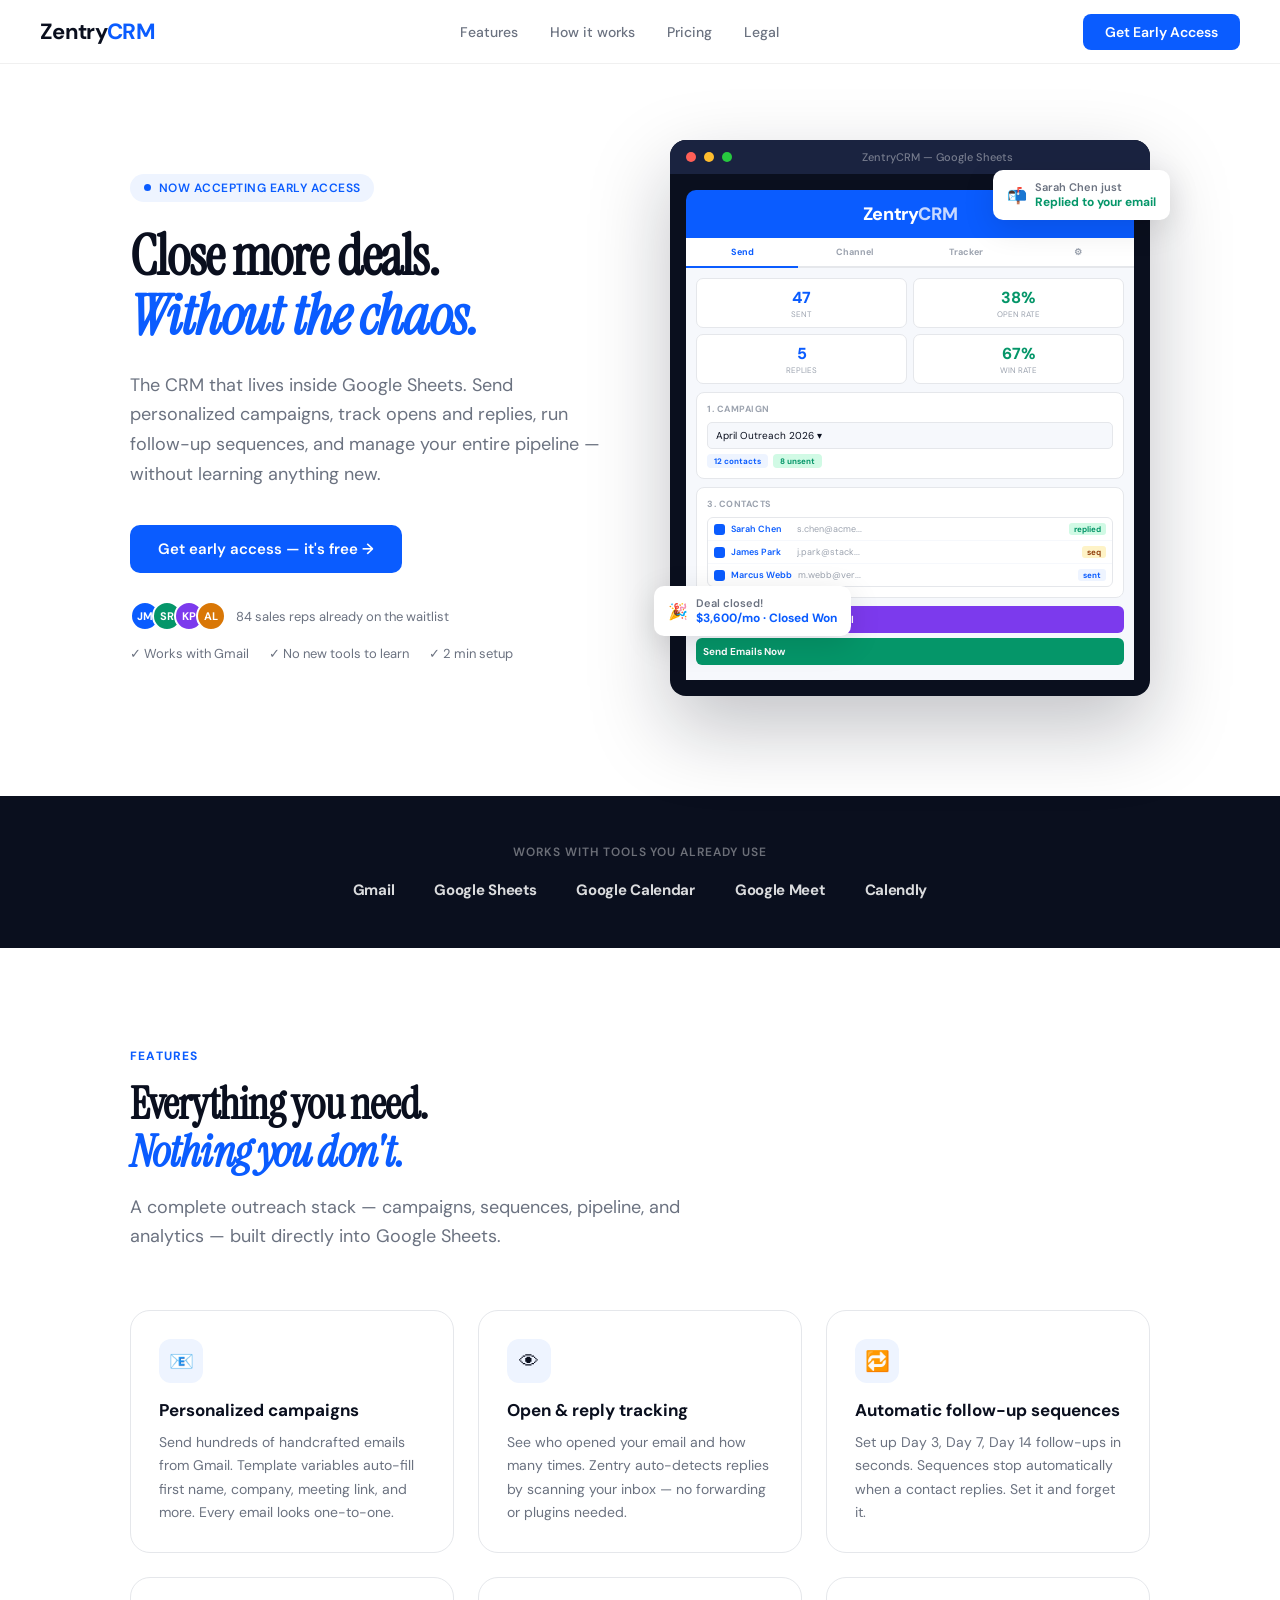
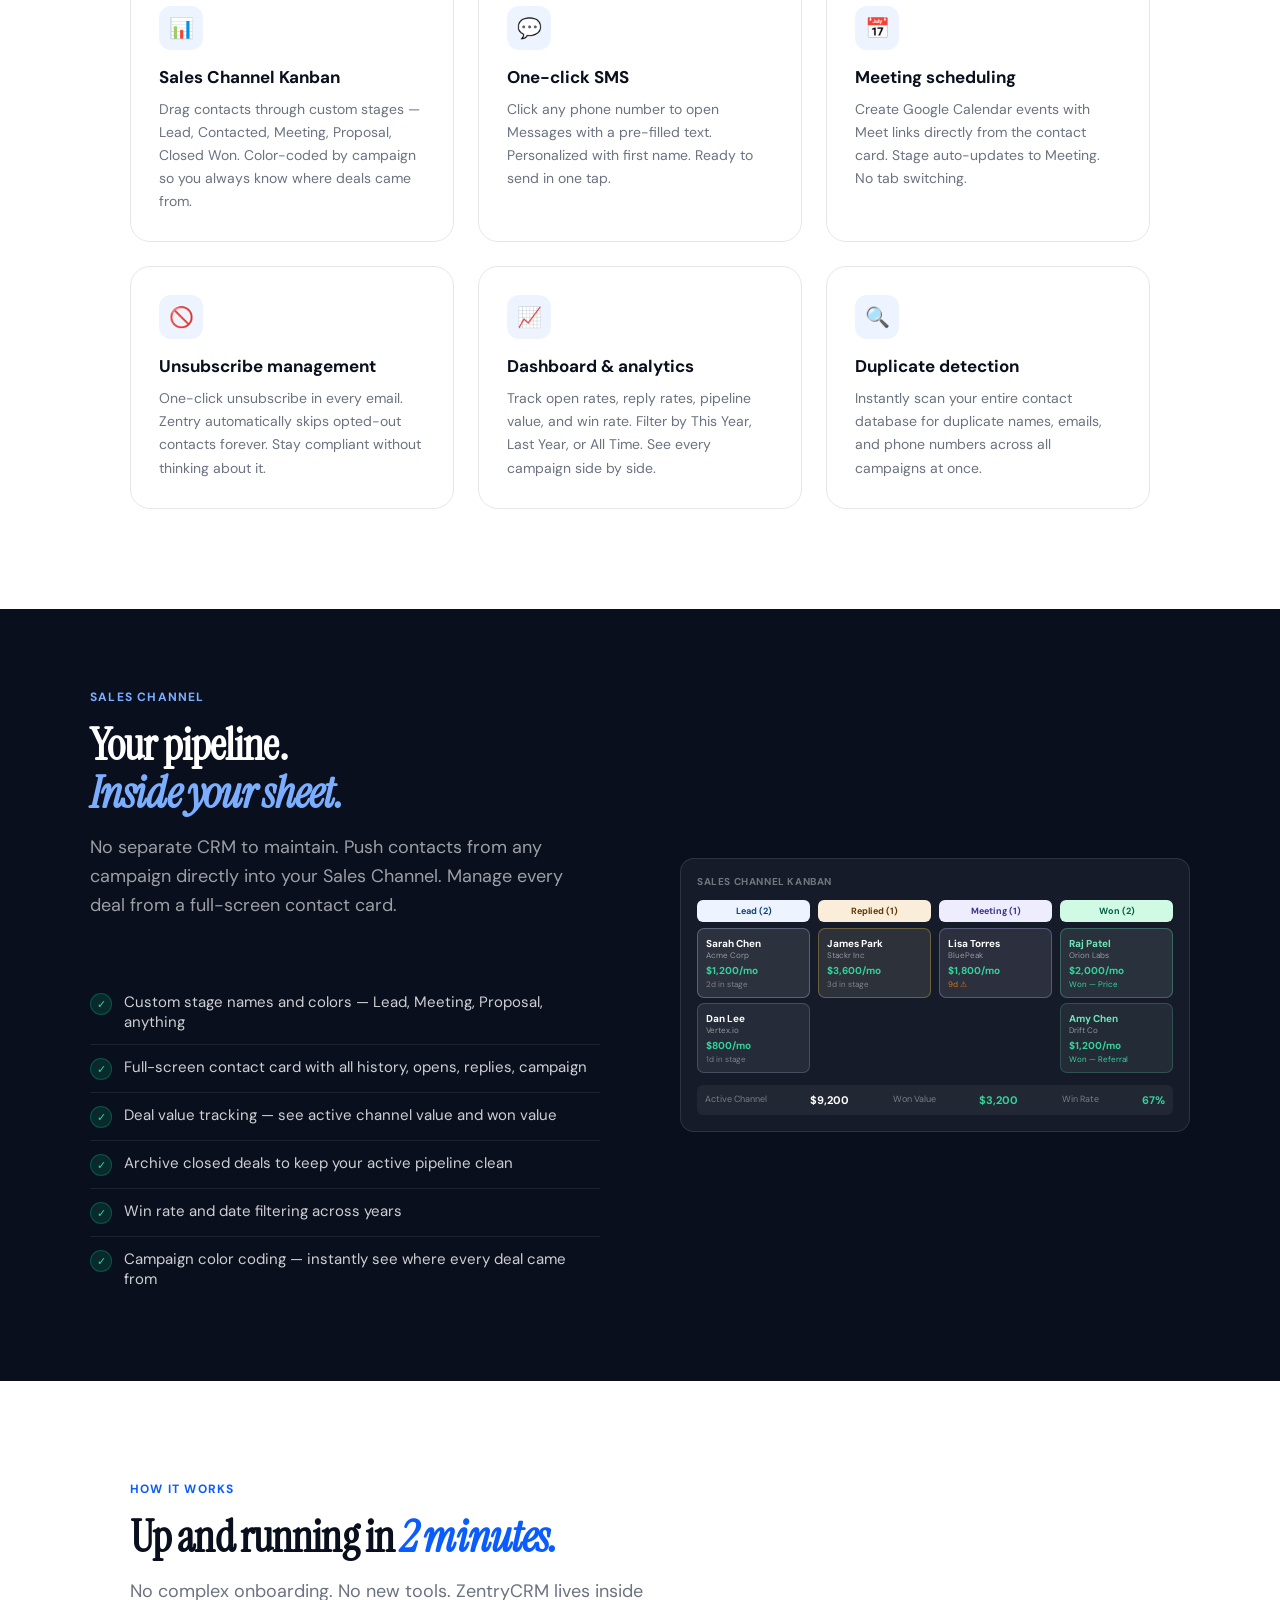
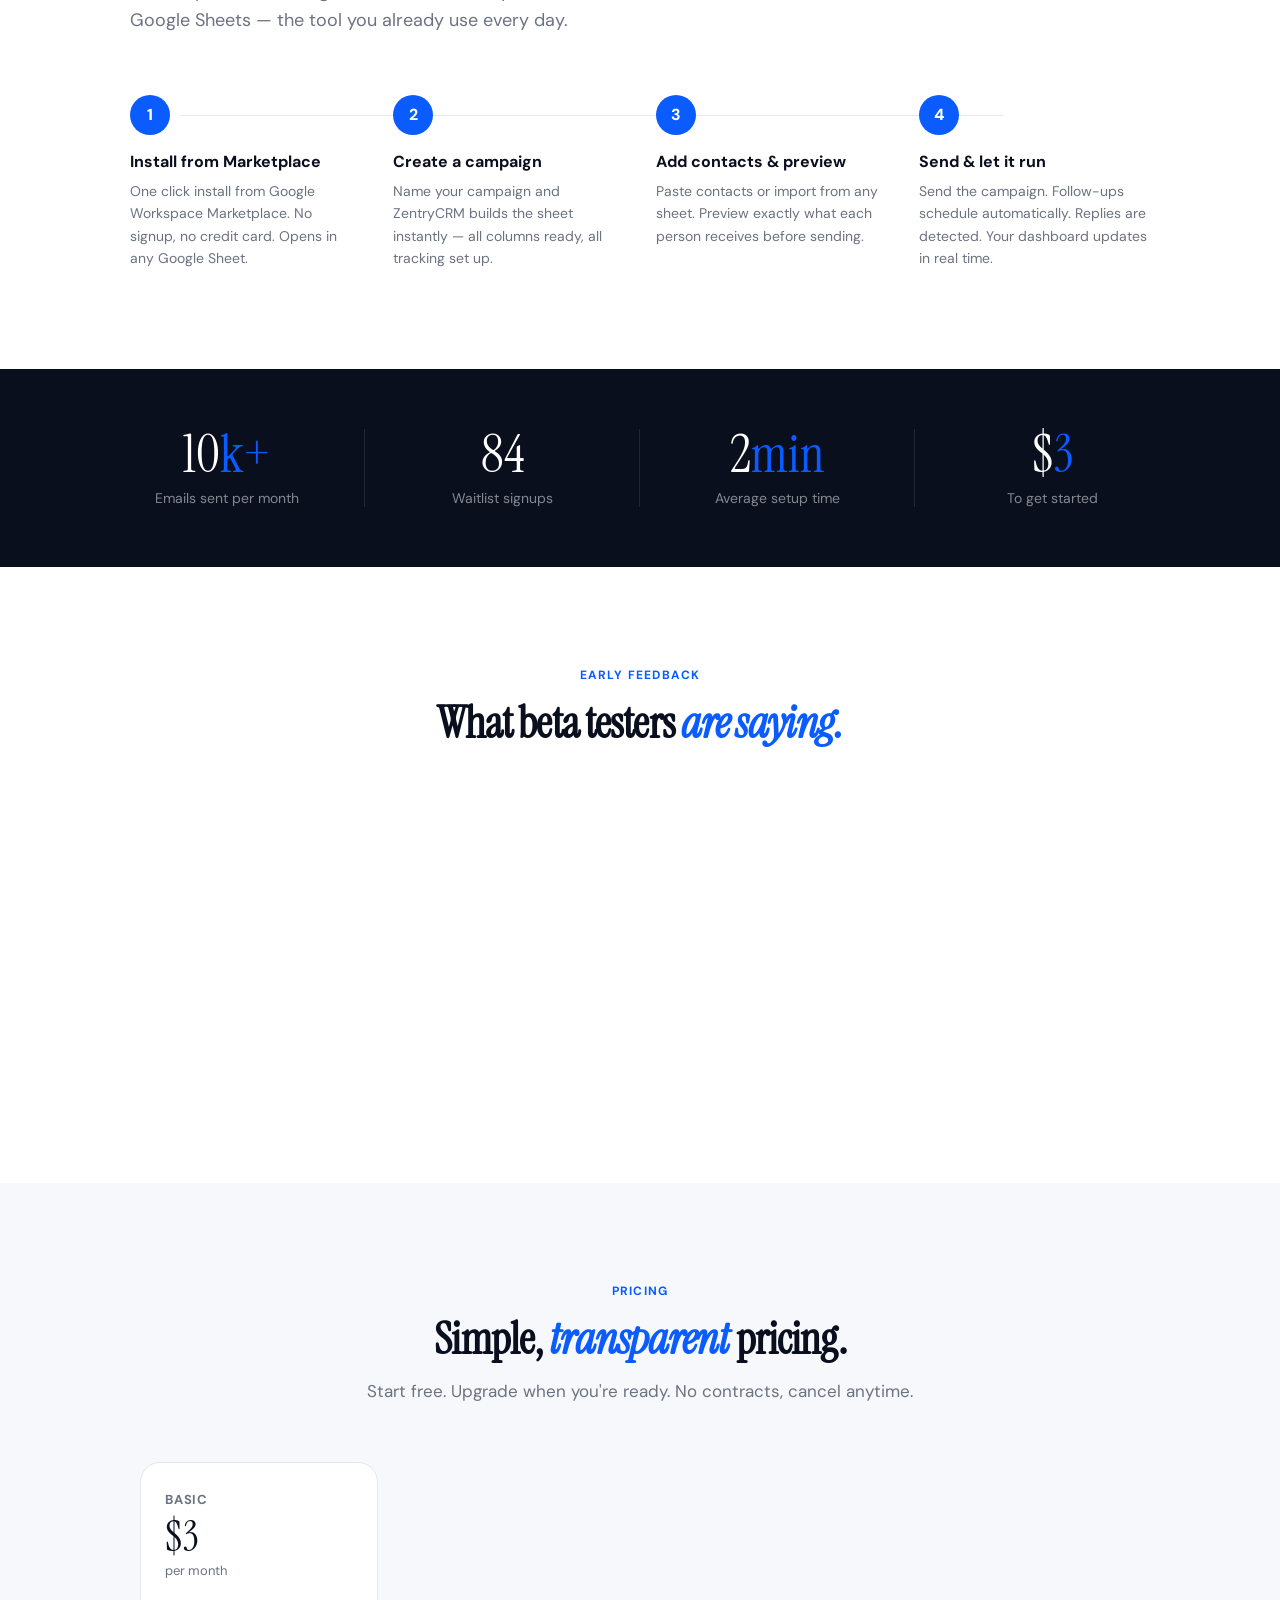
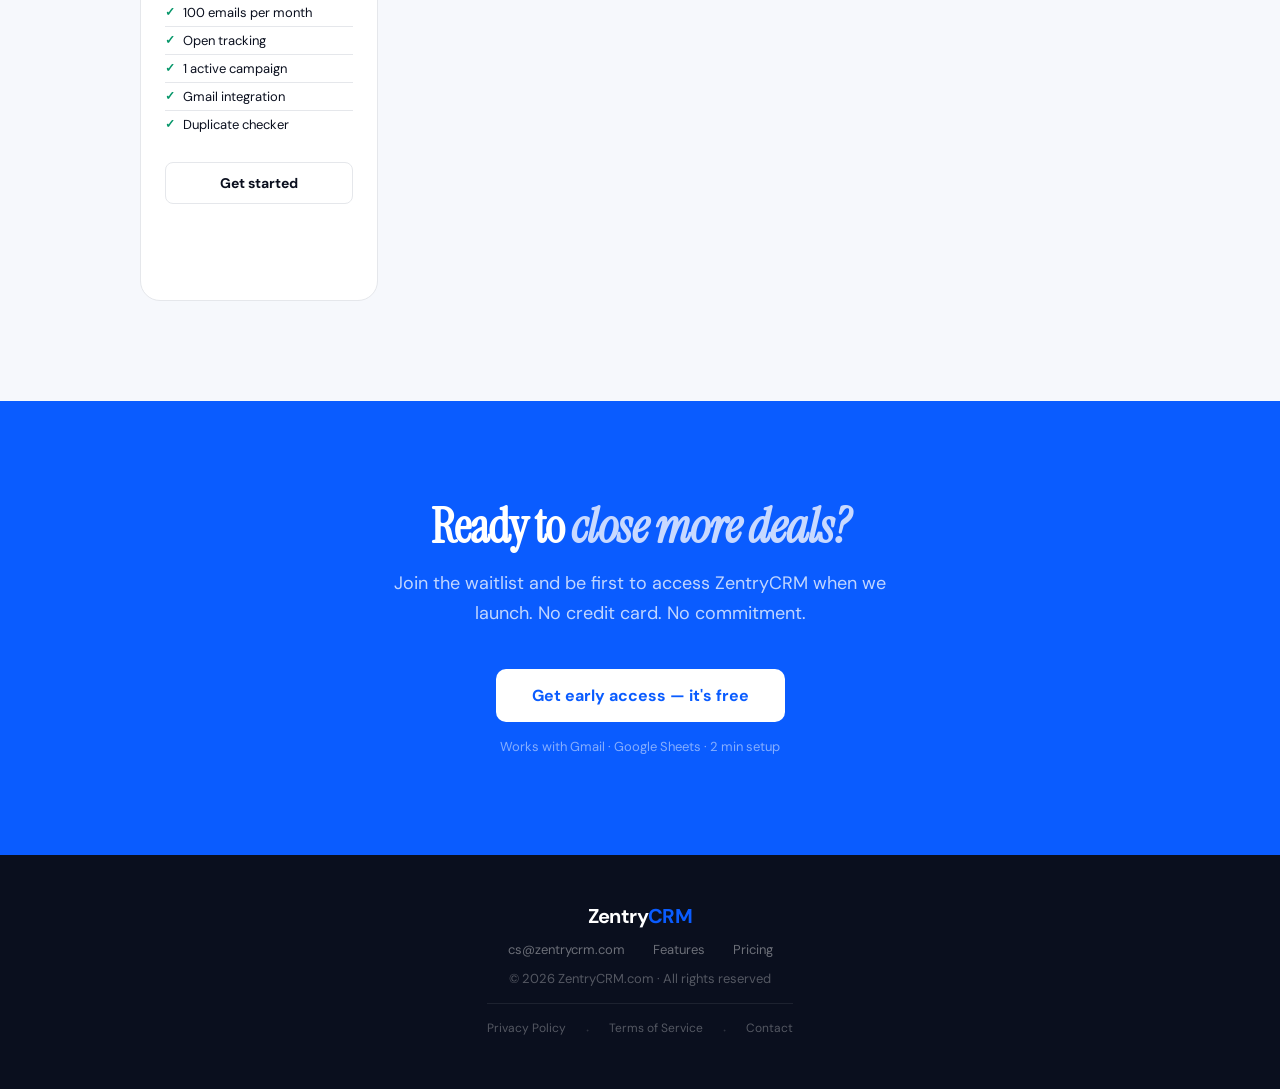
==== index.html @ ab3c55de "Update index.html" ====
<!DOCTYPE html>
<html lang="en">
<head>
<meta charset="UTF-8">
<meta name="viewport" content="width=device-width, initial-scale=1.0">
<title>ZentryCRM — Cold Outreach CRM for Google Sheets</title>
<link rel="preconnect" href="https://fonts.googleapis.com">
<link href="https://fonts.googleapis.com/css2?family=Instrument+Serif:ital@0;1&family=DM+Sans:wght@300;400;500;600;700&display=swap" rel="stylesheet">
<style>
:root {
  --blue: #0A5CFF;
  --blue-dark: #0040CC;
  --blue-light: #EEF4FF;
  --navy: #0A0F1E;
  --navy2: #111827;
  --green: #059669;
  --green-light: #D1FAE5;
  --text: #0A0F1E;
  --muted: #6B7280;
  --border: #E5E7EB;
  --bg: #F6F8FC;
  --white: #FFFFFF;
  --radius: 12px;
  --radius-lg: 20px;
}

* { box-sizing: border-box; margin: 0; padding: 0; }

html { scroll-behavior: smooth; }

body {
  font-family: 'DM Sans', sans-serif;
  font-size: 16px;
  color: var(--text);
  background: var(--white);
  overflow-x: hidden;
}

/* NAV */
nav {
  position: fixed; top: 0; left: 0; right: 0; z-index: 100;
  padding: 0 40px;
  display: flex; align-items: center; justify-content: space-between;
  height: 64px;
  background: rgba(255,255,255,0.92);
  backdrop-filter: blur(12px);
  border-bottom: 1px solid rgba(0,0,0,0.06);
}
.nav-logo {
  font-family: 'DM Sans', sans-serif;
  font-size: 22px; font-weight: 700;
  color: var(--navy); letter-spacing: -.03em;
}
.nav-logo span { color: var(--blue); }
.nav-links { display: flex; gap: 32px; }
.nav-links a {
  font-size: 14px; font-weight: 500;
  color: var(--muted); text-decoration: none;
  transition: color .2s;
}
.nav-links a:hover { color: var(--navy); }
.nav-cta {
  background: var(--blue); color: white;
  padding: 9px 22px; border-radius: 8px;
  font-size: 14px; font-weight: 600;
  text-decoration: none; transition: background .2s;
}
.nav-cta:hover { background: var(--blue-dark); }

/* HERO */
.hero {
  padding: 140px 40px 100px;
  max-width: 1100px; margin: 0 auto;
  display: grid; grid-template-columns: 1fr 1fr;
  gap: 60px; align-items: center;
}
.hero-badge {
  display: inline-flex; align-items: center; gap: 8px;
  background: var(--blue-light); color: var(--blue);
  padding: 6px 14px; border-radius: 100px;
  font-size: 12px; font-weight: 600;
  letter-spacing: .04em; text-transform: uppercase;
  margin-bottom: 24px;
}
.hero-badge span { width: 7px; height: 7px; background: var(--blue); border-radius: 50%; animation: pulse 2s infinite; }
@keyframes pulse { 0%,100%{opacity:1}50%{opacity:.4} }
h1 {
  font-family: 'Instrument Serif', serif;
  font-size: 56px; line-height: 1.08;
  color: var(--navy); margin-bottom: 24px;
  letter-spacing: -.02em;
}
h1 em { font-style: italic; color: var(--blue); }
.hero-sub {
  font-size: 18px; color: var(--muted);
  line-height: 1.65; margin-bottom: 36px;
  font-weight: 400;
}
.hero-actions { display: flex; gap: 12px; align-items: center; flex-wrap: wrap; }
.btn-primary {
  background: var(--blue); color: white;
  padding: 14px 28px; border-radius: 10px;
  font-size: 15px; font-weight: 600;
  text-decoration: none; transition: all .2s;
  display: inline-flex; align-items: center; gap: 8px;
}
.btn-primary:hover { background: var(--blue-dark); transform: translateY(-1px); box-shadow: 0 8px 24px rgba(10,92,255,.25); }
.btn-secondary {
  color: var(--muted); font-size: 14px; font-weight: 500;
  text-decoration: none; display: flex; align-items: center; gap: 6px;
}
.hero-trust {
  margin-top: 28px; display: flex; align-items: center; gap: 10px;
  font-size: 13px; color: var(--muted);
}
.trust-avatars { display: flex; }
.trust-avatars div {
  width: 30px; height: 30px; border-radius: 50%;
  border: 2px solid white; margin-left: -8px;
  font-size: 11px; font-weight: 700; color: white;
  display: flex; align-items: center; justify-content: center;
}
.trust-avatars div:first-child { margin-left: 0; }

/* HERO MOCKUP */
.hero-visual {
  position: relative;
}
.mockup-shell {
  background: var(--navy);
  border-radius: 16px;
  overflow: hidden;
  box-shadow: 0 32px 80px rgba(10,15,30,.25), 0 0 0 1px rgba(255,255,255,.08);
}
.mockup-bar {
  background: #1A2340; padding: 10px 16px;
  display: flex; align-items: center; gap: 8px;
}
.dot { width: 10px; height: 10px; border-radius: 50%; }
.d1{background:#FF5F57;} .d2{background:#FFBD2E;} .d3{background:#27C93F;}
.mockup-bar-title {
  flex: 1; text-align: center; font-size: 11px;
  color: rgba(255,255,255,.4); font-weight: 500;
}
.mockup-body { padding: 16px; }
.m-hdr {
  background: var(--blue); border-radius: 10px 10px 0 0;
  padding: 12px 16px; text-align: center;
  font-weight: 800; font-size: 18px; color: white; letter-spacing: -.02em;
}
.m-hdr span { color: #C8D9FF; }
.m-tabs {
  background: white; display: flex;
  border-bottom: 2px solid var(--border);
}
.m-tab {
  flex: 1; padding: 8px 4px; text-align: center;
  font-size: 9px; font-weight: 700; color: #9CA3AF;
  border-bottom: 2px solid transparent; margin-bottom: -2px;
}
.m-tab.on { color: var(--blue); border-bottom-color: var(--blue); }
.m-body { background: var(--bg); padding: 10px; }
.m-card {
  background: white; border: 1px solid var(--border);
  border-radius: 8px; padding: 10px; margin-bottom: 8px;
}
.m-card-title { font-size: 9px; font-weight: 700; color: #9CA3AF; text-transform: uppercase; letter-spacing: .06em; margin-bottom: 7px; }
.m-inp {
  width: 100%; background: var(--bg); border: 1px solid var(--border);
  border-radius: 5px; padding: 6px 8px; font-size: 10px; color: var(--text);
  margin-bottom: 5px;
}
.m-stat-row { display: grid; grid-template-columns: 1fr 1fr; gap: 6px; margin-bottom: 8px; }
.m-stat { background: white; border: 1px solid var(--border); border-radius: 7px; padding: 8px; text-align: center; }
.m-stat-n { font-size: 16px; font-weight: 800; color: var(--blue); }
.m-stat-l { font-size: 8px; color: #9CA3AF; margin-top: 1px; text-transform: uppercase; }
.m-contact {
  display: flex; align-items: center; gap: 6px;
  padding: 5px 6px; border-bottom: .5px solid var(--bg);
  font-size: 9px;
}
.m-contact:last-child { border-bottom: none; }
.m-cb { width: 11px; height: 11px; border-radius: 3px; background: var(--blue); flex-shrink: 0; }
.m-cname { font-weight: 600; color: var(--blue); min-width: 60px; }
.m-cemail { color: #9CA3AF; flex: 1; overflow: hidden; text-overflow: ellipsis; white-space: nowrap; }
.m-tag { padding: 1px 5px; border-radius: 3px; font-size: 8px; font-weight: 700; }
.m-tag-s { background: var(--blue-light); color: var(--blue); }
.m-tag-r { background: var(--green-light); color: var(--green); }
.m-tag-p { background: #FEF3C7; color: #92400E; }
.m-btn { display: block; width: 100%; padding: 7px; border-radius: 6px; border: none; font-size: 10px; font-weight: 700; margin-bottom: 5px; cursor: pointer; }
.m-btn-blue { background: var(--blue); color: white; }
.m-btn-green { background: var(--green); color: white; }
.m-btn-purple { background: #7C3AED; color: white; }
.float-badge {
  position: absolute; right: -20px; top: 30px;
  background: white; border-radius: 10px;
  padding: 10px 14px; box-shadow: 0 8px 32px rgba(0,0,0,.12);
  font-size: 12px; font-weight: 600;
  display: flex; align-items: center; gap: 8px;
  animation: float 3s ease-in-out infinite;
}
@keyframes float { 0%,100%{transform:translateY(0)}50%{transform:translateY(-6px)} }
.float-badge2 {
  position: absolute; left: -16px; bottom: 60px;
  background: white; border-radius: 10px;
  padding: 10px 14px; box-shadow: 0 8px 32px rgba(0,0,0,.12);
  font-size: 12px; font-weight: 600;
  display: flex; align-items: center; gap: 8px;
  animation: float 3s ease-in-out infinite .8s;
}
.badge-dot { width: 8px; height: 8px; border-radius: 50%; }

/* LOGOS */
.logos-section {
  padding: 48px 40px; text-align: center;
  background: var(--navy);
}
.logos-label { font-size: 12px; color: rgba(255,255,255,.4); text-transform: uppercase; letter-spacing: .08em; font-weight: 600; margin-bottom: 20px; }
.logos-row { display: flex; gap: 40px; justify-content: center; align-items: center; flex-wrap: wrap; }
.logo-item { font-size: 15px; font-weight: 700; color: rgba(255,255,255,.85); letter-spacing: -.02em; }

/* FEATURES */
.features {
  padding: 100px 40px;
  max-width: 1100px; margin: 0 auto;
}
.section-label {
  font-size: 12px; font-weight: 700; color: var(--blue);
  text-transform: uppercase; letter-spacing: .1em;
  margin-bottom: 16px;
}
h2 {
  font-family: 'Instrument Serif', serif;
  font-size: 44px; line-height: 1.1;
  color: var(--navy); margin-bottom: 16px;
  letter-spacing: -.02em;
}
h2 em { font-style: italic; color: var(--blue); }
.section-sub { font-size: 18px; color: var(--muted); max-width: 560px; line-height: 1.6; margin-bottom: 60px; }

.features-grid {
  display: grid; grid-template-columns: repeat(3,1fr); gap: 24px;
}
.feature-card {
  background: var(--white); border: 1px solid var(--border);
  border-radius: var(--radius-lg); padding: 28px;
  transition: all .25s;
  position: relative; overflow: hidden;
}
.feature-card::before {
  content: ''; position: absolute; inset: 0;
  background: linear-gradient(135deg, var(--blue-light) 0%, transparent 60%);
  opacity: 0; transition: opacity .25s;
}
.feature-card:hover { border-color: var(--blue); transform: translateY(-3px); box-shadow: 0 12px 40px rgba(10,92,255,.1); }
.feature-card:hover::before { opacity: 1; }
.feature-icon {
  width: 44px; height: 44px; border-radius: 12px;
  background: var(--blue-light); display: flex; align-items: center; justify-content: center;
  font-size: 20px; margin-bottom: 16px; position: relative; z-index: 1;
}
.feature-card h3 { font-size: 17px; font-weight: 700; color: var(--navy); margin-bottom: 10px; position: relative; z-index: 1; }
.feature-card p { font-size: 14px; color: var(--muted); line-height: 1.65; position: relative; z-index: 1; }

/* BIG FEATURE */
.big-feature {
  padding: 80px 40px;
  background: var(--navy);
}
.big-feature-inner {
  max-width: 1100px; margin: 0 auto;
  display: grid; grid-template-columns: 1fr 1fr;
  gap: 80px; align-items: center;
}
.big-feature h2 { color: white; }
.big-feature h2 em { color: #7BAEFF; }
.big-feature .section-label { color: #7BAEFF; }
.big-feature .section-sub { color: rgba(255,255,255,.6); }
.feature-list { list-style: none; }
.feature-list li {
  display: flex; align-items: flex-start; gap: 12px;
  padding: 12px 0; border-bottom: 1px solid rgba(255,255,255,.08);
  font-size: 15px; color: rgba(255,255,255,.8);
}
.feature-list li:last-child { border-bottom: none; }
.check {
  width: 22px; height: 22px; border-radius: 50%;
  background: rgba(5,150,105,.2); border: 1px solid rgba(5,150,105,.4);
  display: flex; align-items: center; justify-content: center;
  font-size: 11px; flex-shrink: 0; margin-top: 1px;
  color: #34D399;
}
.kanban-preview {
  background: rgba(255,255,255,.05);
  border: 1px solid rgba(255,255,255,.1);
  border-radius: 14px; padding: 16px; overflow: hidden;
}
.kanban-header { display: flex; gap: 8px; margin-bottom: 12px; }
.k-stage {
  flex: 1; border-radius: 6px; padding: 6px 8px;
  font-size: 9px; font-weight: 700; text-align: center;
}
.k-cards { display: flex; gap: 8px; }
.k-col { flex: 1; }
.k-card {
  border-radius: 7px; padding: 8px; margin-bottom: 6px;
  border: 1px solid;
}
.k-card-name { font-size: 10px; font-weight: 700; margin-bottom: 2px; }
.k-card-co { font-size: 8px; margin-bottom: 4px; }
.k-card-val { font-size: 10px; font-weight: 700; }
.k-card-age { font-size: 8px; margin-top: 2px; }

/* HOW IT WORKS */
.how {
  padding: 100px 40px;
  max-width: 1100px; margin: 0 auto;
}
.steps { display: grid; grid-template-columns: repeat(4,1fr); gap: 32px; margin-top: 60px; }
.step { position: relative; }
.step-num {
  width: 40px; height: 40px; border-radius: 50%;
  background: var(--blue); color: white;
  font-size: 16px; font-weight: 800;
  display: flex; align-items: center; justify-content: center;
  margin-bottom: 16px;
}
.step::after {
  content: ''; position: absolute;
  top: 20px; left: 50px; right: -50%;
  height: 1px; background: var(--border);
  z-index: 0;
}
.step:last-child::after { display: none; }
.step h3 { font-size: 16px; font-weight: 700; color: var(--navy); margin-bottom: 8px; }
.step p { font-size: 14px; color: var(--muted); line-height: 1.6; }

/* PRICING */
.pricing {
  padding: 100px 40px;
  background: var(--bg);
}
.pricing-inner { max-width: 1000px; margin: 0 auto; text-align: center; }
.pricing-grid { display: grid; grid-template-columns: repeat(4,1fr); gap: 16px; margin-top: 60px; }
.price-card {
  background: white; border: 1.5px solid var(--border);
  border-radius: var(--radius-lg); padding: 28px 24px;
  text-align: left; position: relative; transition: all .2s;
}
.price-card:hover { transform: translateY(-4px); box-shadow: 0 16px 48px rgba(0,0,0,.1); }
.price-card.featured {
  border-color: var(--blue); background: var(--blue);
  color: white;
}
.price-badge {
  position: absolute; top: -12px; left: 50%; transform: translateX(-50%);
  background: var(--green); color: white;
  padding: 3px 12px; border-radius: 100px;
  font-size: 11px; font-weight: 700; white-space: nowrap;
}
.price-name { font-size: 13px; font-weight: 700; text-transform: uppercase; letter-spacing: .06em; color: var(--muted); margin-bottom: 8px; }
.price-card.featured .price-name { color: rgba(255,255,255,.7); }
.price-amount { font-family: 'Instrument Serif', serif; font-size: 42px; line-height: 1; color: var(--navy); margin-bottom: 4px; }
.price-card.featured .price-amount { color: white; }
.price-period { font-size: 13px; color: var(--muted); margin-bottom: 20px; }
.price-card.featured .price-period { color: rgba(255,255,255,.6); }
.price-features { list-style: none; margin-bottom: 24px; }
.price-features li {
  font-size: 13px; color: var(--text); padding: 5px 0;
  display: flex; align-items: center; gap: 8px;
  border-bottom: .5px solid var(--border);
}
.price-card.featured .price-features li { color: rgba(255,255,255,.9); border-color: rgba(255,255,255,.15); }
.price-features li:last-child { border-bottom: none; }
.price-features li::before { content: '✓'; color: var(--green); font-weight: 700; font-size: 12px; flex-shrink: 0; }
.price-card.featured .price-features li::before { color: #6EE7B7; }
.price-btn {
  display: block; width: 100%; padding: 11px;
  border-radius: 8px; font-size: 14px; font-weight: 700;
  text-align: center; text-decoration: none; border: none; cursor: pointer;
  transition: all .2s;
}
.price-btn-outline {
  background: transparent; border: 1.5px solid var(--border);
  color: var(--navy);
}
.price-btn-outline:hover { border-color: var(--blue); color: var(--blue); }
.price-btn-solid { background: white; color: var(--blue); }
.price-btn-solid:hover { background: var(--blue-light); }

/* STATS */
.stats-band {
  background: var(--navy); padding: 60px 40px;
}
.stats-inner { max-width: 1100px; margin: 0 auto; display: grid; grid-template-columns: repeat(4,1fr); gap: 0; }
.stat-item { text-align: center; padding: 0 20px; border-right: 1px solid rgba(255,255,255,.1); }
.stat-item:last-child { border-right: none; }
.stat-num { font-family: 'Instrument Serif', serif; font-size: 52px; color: white; line-height: 1; }
.stat-num span { color: var(--blue); }
.stat-label { font-size: 14px; color: rgba(255,255,255,.5); margin-top: 8px; }

/* TESTIMONIALS */
.testimonials { padding: 100px 40px; max-width: 1100px; margin: 0 auto; }
.testimonial-grid { display: grid; grid-template-columns: repeat(3,1fr); gap: 24px; margin-top: 60px; }
.testimonial-card {
  background: var(--bg); border: 1px solid var(--border);
  border-radius: var(--radius-lg); padding: 28px;
}
.testimonial-stars { color: #FBBF24; font-size: 14px; margin-bottom: 14px; }
.testimonial-text { font-size: 15px; color: var(--text); line-height: 1.7; margin-bottom: 20px; font-style: italic; }
.testimonial-author { display: flex; align-items: center; gap: 10px; }
.testimonial-avatar {
  width: 38px; height: 38px; border-radius: 50%;
  display: flex; align-items: center; justify-content: center;
  font-size: 13px; font-weight: 700; color: white; flex-shrink: 0;
}
.testimonial-name { font-size: 14px; font-weight: 700; color: var(--navy); }
.testimonial-role { font-size: 12px; color: var(--muted); }

/* CTA */
.cta-section {
  padding: 100px 40px;
  background: var(--blue);
  text-align: center;
}
.cta-section h2 { color: white; font-size: 48px; }
.cta-section h2 em { color: #C8D9FF; font-style: italic; }
.cta-section p { color: rgba(255,255,255,.75); font-size: 18px; max-width: 500px; margin: 16px auto 40px; line-height: 1.65; }
.cta-white {
  background: white; color: var(--blue);
  padding: 16px 36px; border-radius: 10px;
  font-size: 16px; font-weight: 700;
  text-decoration: none; display: inline-block;
  transition: all .2s;
}
.cta-white:hover { background: var(--blue-light); transform: translateY(-2px); box-shadow: 0 12px 40px rgba(0,0,0,.2); }
.cta-note { color: rgba(255,255,255,.5); font-size: 13px; margin-top: 16px; }

/* FOOTER */
footer {
  background: var(--navy); padding: 48px 40px;
  display: flex; justify-content: space-between; align-items: center;
}
.footer-logo { font-size: 20px; font-weight: 700; color: white; letter-spacing: -.03em; }
.footer-logo span { color: var(--blue); }
.footer-links { display: flex; gap: 28px; }
.footer-links a { font-size: 13px; color: rgba(255,255,255,.4); text-decoration: none; }
.footer-links a:hover { color: rgba(255,255,255,.7); }
.footer-legal { display: flex; gap: 20px; justify-content: center; margin-top: 16px; padding-top: 16px; border-top: 1px solid rgba(255,255,255,.08); }
.footer-legal a { font-size: 12px; color: rgba(255,255,255,.3); text-decoration: none; }
.footer-legal a:hover { color: rgba(255,255,255,.6); }
.footer-copy { font-size: 13px; color: rgba(255,255,255,.3); }

/* ANIMATIONS */
.fade-up { opacity: 0; transform: translateY(24px); transition: all .6s cubic-bezier(.16,1,.3,1); }
.fade-up.visible { opacity: 1; transform: translateY(0); }

@media (max-width: 900px) {
  .hero { grid-template-columns: 1fr; padding: 100px 24px 60px; }
  .hero-visual { display: none; }
  h1 { font-size: 40px; }
  .features-grid { grid-template-columns: 1fr 1fr; }
  .big-feature-inner { grid-template-columns: 1fr; }
  .pricing-grid { grid-template-columns: 1fr 1fr; }
  .steps { grid-template-columns: 1fr 1fr; }
  .stats-inner { grid-template-columns: 1fr 1fr; gap: 24px; }
  nav { padding: 0 24px; }
  .nav-links { display: none; }
  footer { flex-direction: column; gap: 20px; text-align: center; }
  .testimonial-grid { grid-template-columns: 1fr; }
}
</style>
</head>
<body>

<!-- NAV -->
<nav>
  <div class="nav-logo">Zentry<span>CRM</span></div>
  <div class="nav-links">
    <a href="#features">Features</a>
    <a href="#how">How it works</a>
    <a href="#pricing">Pricing</a>
    <a href="/privacy.html" style="color:var(--muted)">Legal</a>
  </div>
  <a href="https://tally.so/r/obVMPx" class="nav-cta">Get Early Access</a>
</nav>

<!-- HERO -->
<section class="hero">
  <div class="hero-text">
    <div class="hero-badge"><span></span>Now accepting early access</div>
    <h1>Close more deals.<br><em>Without the chaos.</em></h1>
    <p class="hero-sub">The CRM that lives inside Google Sheets. Send personalized campaigns, track opens and replies, run follow-up sequences, and manage your entire pipeline — without learning anything new.</p>
    <div class="hero-actions">
      <a href="https://tally.so/r/obVMPx" class="btn-primary">Get early access — it's free →</a>
    </div>
    <div class="hero-trust">
      <div class="trust-avatars">
        <div style="background:#0A5CFF">JM</div>
        <div style="background:#059669">SR</div>
        <div style="background:#7C3AED">KP</div>
        <div style="background:#D97706">AL</div>
      </div>
      <span>84 sales reps already on the waitlist</span>
    </div>
    <div style="margin-top:14px;display:flex;gap:20px;font-size:13px;color:var(--muted)">
      <span>✓ Works with Gmail</span>
      <span>✓ No new tools to learn</span>
      <span>✓ 2 min setup</span>
    </div>
  </div>

  <div class="hero-visual">
    <div class="float-badge">
      <span style="font-size:16px">📬</span>
      <div><div style="font-size:11px;color:var(--muted)">Sarah Chen just</div><div style="font-size:12px;font-weight:700;color:var(--green)">Replied to your email</div></div>
    </div>
    <div class="mockup-shell">
      <div class="mockup-bar">
        <div class="dot d1"></div><div class="dot d2"></div><div class="dot d3"></div>
        <div class="mockup-bar-title">ZentryCRM — Google Sheets</div>
      </div>
      <div class="mockup-body">
        <div class="m-hdr">Zentry<span>CRM</span></div>
        <div class="m-tabs">
          <div class="m-tab on">Send</div>
          <div class="m-tab">Channel</div>
          <div class="m-tab">Tracker</div>
          <div class="m-tab">⚙</div>
        </div>
        <div class="m-body">
          <div class="m-stat-row">
            <div class="m-stat"><div class="m-stat-n">47</div><div class="m-stat-l">Sent</div></div>
            <div class="m-stat"><div class="m-stat-n" style="color:var(--green)">38%</div><div class="m-stat-l">Open Rate</div></div>
            <div class="m-stat"><div class="m-stat-n">5</div><div class="m-stat-l">Replies</div></div>
            <div class="m-stat"><div class="m-stat-n" style="color:var(--green)">67%</div><div class="m-stat-l">Win Rate</div></div>
          </div>
          <div class="m-card">
            <div class="m-card-title">1. Campaign</div>
            <div class="m-inp">April Outreach 2026 ▾</div>
            <div style="display:flex;gap:5px;margin-top:4px">
              <span style="background:var(--blue-light);color:var(--blue);padding:2px 7px;border-radius:4px;font-size:8px;font-weight:700">12 contacts</span>
              <span style="background:var(--green-light);color:var(--green);padding:2px 7px;border-radius:4px;font-size:8px;font-weight:700">8 unsent</span>
            </div>
          </div>
          <div class="m-card">
            <div class="m-card-title">3. Contacts</div>
            <div style="border:1px solid var(--border);border-radius:6px;background:white">
              <div class="m-contact"><div class="m-cb"></div><span class="m-cname">Sarah Chen</span><span class="m-cemail">s.chen@acme...</span><span class="m-tag m-tag-r">replied</span></div>
              <div class="m-contact"><div class="m-cb"></div><span class="m-cname">James Park</span><span class="m-cemail">j.park@stack...</span><span class="m-tag m-tag-p">seq</span></div>
              <div class="m-contact"><div class="m-cb"></div><span class="m-cname">Marcus Webb</span><span class="m-cemail">m.webb@ver...</span><span class="m-tag m-tag-s">sent</span></div>
            </div>
          </div>
          <div class="m-btn m-btn-purple">Push Selected to Sales Channel</div>
          <div class="m-btn m-btn-green">Send Emails Now</div>
        </div>
      </div>
    </div>
    <div class="float-badge2">
      <span style="font-size:16px">🎉</span>
      <div><div style="font-size:11px;color:var(--muted)">Deal closed!</div><div style="font-size:12px;font-weight:700;color:var(--blue)">$3,600/mo · Closed Won</div></div>
    </div>
  </div>
</section>

<!-- LOGOS -->
<div class="logos-section">
  <div class="logos-label">Works with tools you already use</div>
  <div class="logos-row">
    <div class="logo-item">Gmail</div>
    <div class="logo-item">Google Sheets</div>
    <div class="logo-item">Google Calendar</div>
    <div class="logo-item">Google Meet</div>
    <div class="logo-item">Calendly</div>
  </div>
</div>

<!-- FEATURES -->
<section class="features" id="features">
  <div class="fade-up">
    <div class="section-label">Features</div>
    <h2>Everything you need.<br><em>Nothing you don't.</em></h2>
    <p class="section-sub">A complete outreach stack — campaigns, sequences, pipeline, and analytics — built directly into Google Sheets.</p>
  </div>
  <div class="features-grid">
    <div class="feature-card fade-up">
      <div class="feature-icon">📧</div>
      <h3>Personalized campaigns</h3>
      <p>Send hundreds of handcrafted emails from Gmail. Template variables auto-fill first name, company, meeting link, and more. Every email looks one-to-one.</p>
    </div>
    <div class="feature-card fade-up">
      <div class="feature-icon">👁</div>
      <h3>Open & reply tracking</h3>
      <p>See who opened your email and how many times. Zentry auto-detects replies by scanning your inbox — no forwarding or plugins needed.</p>
    </div>
    <div class="feature-card fade-up">
      <div class="feature-icon">🔁</div>
      <h3>Automatic follow-up sequences</h3>
      <p>Set up Day 3, Day 7, Day 14 follow-ups in seconds. Sequences stop automatically when a contact replies. Set it and forget it.</p>
    </div>
    <div class="feature-card fade-up">
      <div class="feature-icon">📊</div>
      <h3>Sales Channel Kanban</h3>
      <p>Drag contacts through custom stages — Lead, Contacted, Meeting, Proposal, Closed Won. Color-coded by campaign so you always know where deals came from.</p>
    </div>
    <div class="feature-card fade-up">
      <div class="feature-icon">💬</div>
      <h3>One-click SMS</h3>
      <p>Click any phone number to open Messages with a pre-filled text. Personalized with first name. Ready to send in one tap.</p>
    </div>
    <div class="feature-card fade-up">
      <div class="feature-icon">📅</div>
      <h3>Meeting scheduling</h3>
      <p>Create Google Calendar events with Meet links directly from the contact card. Stage auto-updates to Meeting. No tab switching.</p>
    </div>
    <div class="feature-card fade-up">
      <div class="feature-icon">🚫</div>
      <h3>Unsubscribe management</h3>
      <p>One-click unsubscribe in every email. Zentry automatically skips opted-out contacts forever. Stay compliant without thinking about it.</p>
    </div>
    <div class="feature-card fade-up">
      <div class="feature-icon">📈</div>
      <h3>Dashboard & analytics</h3>
      <p>Track open rates, reply rates, pipeline value, and win rate. Filter by This Year, Last Year, or All Time. See every campaign side by side.</p>
    </div>
    <div class="feature-card fade-up">
      <div class="feature-icon">🔍</div>
      <h3>Duplicate detection</h3>
      <p>Instantly scan your entire contact database for duplicate names, emails, and phone numbers across all campaigns at once.</p>
    </div>
  </div>
</section>

<!-- BIG FEATURE — PIPELINE -->
<section class="big-feature" id="pipeline">
  <div class="big-feature-inner">
    <div class="fade-up">
      <div class="section-label">Sales Channel</div>
      <h2>Your pipeline.<br><em>Inside your sheet.</em></h2>
      <p class="section-sub">No separate CRM to maintain. Push contacts from any campaign directly into your Sales Channel. Manage every deal from a full-screen contact card.</p>
      <ul class="feature-list">
        <li><div class="check">✓</div>Custom stage names and colors — Lead, Meeting, Proposal, anything</li>
        <li><div class="check">✓</div>Full-screen contact card with all history, opens, replies, campaign</li>
        <li><div class="check">✓</div>Deal value tracking — see active channel value and won value</li>
        <li><div class="check">✓</div>Archive closed deals to keep your active pipeline clean</li>
        <li><div class="check">✓</div>Win rate and date filtering across years</li>
        <li><div class="check">✓</div>Campaign color coding — instantly see where every deal came from</li>
      </ul>
    </div>
    <div class="kanban-preview fade-up">
      <div style="font-size:10px;font-weight:700;color:rgba(255,255,255,.4);text-transform:uppercase;letter-spacing:.06em;margin-bottom:12px">Sales Channel Kanban</div>
      <div style="display:grid;grid-template-columns:1fr 1fr 1fr 1fr;gap:8px">
        <div>
          <div style="background:#EEF4FF;color:#0C447C;padding:5px 8px;border-radius:6px;font-size:9px;font-weight:700;text-align:center;margin-bottom:6px">Lead (2)</div>
          <div style="background:rgba(238,244,255,.1);border:1px solid rgba(191,219,254,.3);border-radius:7px;padding:8px;margin-bottom:5px">
            <div style="font-size:10px;font-weight:700;color:white">Sarah Chen</div>
            <div style="font-size:8px;color:rgba(255,255,255,.5)">Acme Corp</div>
            <div style="font-size:10px;font-weight:700;color:#34D399;margin-top:4px">$1,200/mo</div>
            <div style="font-size:8px;color:rgba(255,255,255,.4);margin-top:2px">2d in stage</div>
          </div>
          <div style="background:rgba(238,244,255,.07);border:1px solid rgba(191,219,254,.2);border-radius:7px;padding:8px">
            <div style="font-size:10px;font-weight:700;color:white">Dan Lee</div>
            <div style="font-size:8px;color:rgba(255,255,255,.5)">Vertex.io</div>
            <div style="font-size:10px;font-weight:700;color:#34D399;margin-top:4px">$800/mo</div>
            <div style="font-size:8px;color:rgba(255,255,255,.4);margin-top:2px">1d in stage</div>
          </div>
        </div>
        <div>
          <div style="background:#FAEEDA;color:#633806;padding:5px 8px;border-radius:6px;font-size:9px;font-weight:700;text-align:center;margin-bottom:6px">Replied (1)</div>
          <div style="background:rgba(250,238,218,.1);border:1px solid rgba(252,211,77,.3);border-radius:7px;padding:8px">
            <div style="font-size:10px;font-weight:700;color:white">James Park</div>
            <div style="font-size:8px;color:rgba(255,255,255,.5)">Stackr Inc</div>
            <div style="font-size:10px;font-weight:700;color:#34D399;margin-top:4px">$3,600/mo</div>
            <div style="font-size:8px;color:rgba(255,255,255,.4);margin-top:2px">3d in stage</div>
          </div>
        </div>
        <div>
          <div style="background:#EEEDFE;color:#3C3489;padding:5px 8px;border-radius:6px;font-size:9px;font-weight:700;text-align:center;margin-bottom:6px">Meeting (1)</div>
          <div style="background:rgba(238,237,254,.1);border:1px solid rgba(196,181,253,.3);border-radius:7px;padding:8px">
            <div style="font-size:10px;font-weight:700;color:white">Lisa Torres</div>
            <div style="font-size:8px;color:rgba(255,255,255,.5)">BluePeak</div>
            <div style="font-size:10px;font-weight:700;color:#34D399;margin-top:4px">$1,800/mo</div>
            <div style="font-size:8px;color:#D97706;margin-top:2px">9d ⚠</div>
          </div>
        </div>
        <div>
          <div style="background:#D1FAE5;color:#065F46;padding:5px 8px;border-radius:6px;font-size:9px;font-weight:700;text-align:center;margin-bottom:6px">Won (2)</div>
          <div style="background:rgba(209,250,229,.1);border:1px solid rgba(110,231,183,.3);border-radius:7px;padding:8px;margin-bottom:5px">
            <div style="font-size:10px;font-weight:700;color:#6EE7B7">Raj Patel</div>
            <div style="font-size:8px;color:rgba(255,255,255,.5)">Orion Labs</div>
            <div style="font-size:10px;font-weight:700;color:#34D399;margin-top:4px">$2,000/mo</div>
            <div style="font-size:8px;color:#34D399;margin-top:2px">Won — Price</div>
          </div>
          <div style="background:rgba(209,250,229,.07);border:1px solid rgba(110,231,183,.2);border-radius:7px;padding:8px">
            <div style="font-size:10px;font-weight:700;color:#6EE7B7">Amy Chen</div>
            <div style="font-size:8px;color:rgba(255,255,255,.5)">Drift Co</div>
            <div style="font-size:10px;font-weight:700;color:#34D399;margin-top:4px">$1,200/mo</div>
            <div style="font-size:8px;color:#34D399;margin-top:2px">Won — Referral</div>
          </div>
        </div>
      </div>
      <div style="margin-top:12px;padding:8px;background:rgba(255,255,255,.05);border-radius:6px;display:flex;justify-content:space-between">
        <span style="font-size:9px;color:rgba(255,255,255,.4)">Active Channel</span>
        <span style="font-size:11px;font-weight:700;color:white">$9,200</span>
        <span style="font-size:9px;color:rgba(255,255,255,.4)">Won Value</span>
        <span style="font-size:11px;font-weight:700;color:#34D399">$3,200</span>
        <span style="font-size:9px;color:rgba(255,255,255,.4)">Win Rate</span>
        <span style="font-size:11px;font-weight:700;color:#34D399">67%</span>
      </div>
    </div>
  </div>
</section>

<!-- HOW IT WORKS -->
<section class="how" id="how">
  <div class="fade-up">
    <div class="section-label">How it works</div>
    <h2>Up and running in <em>2 minutes.</em></h2>
    <p class="section-sub">No complex onboarding. No new tools. ZentryCRM lives inside Google Sheets — the tool you already use every day.</p>
  </div>
  <div class="steps">
    <div class="step fade-up">
      <div class="step-num">1</div>
      <h3>Install from Marketplace</h3>
      <p>One click install from Google Workspace Marketplace. No signup, no credit card. Opens in any Google Sheet.</p>
    </div>
    <div class="step fade-up">
      <div class="step-num">2</div>
      <h3>Create a campaign</h3>
      <p>Name your campaign and ZentryCRM builds the sheet instantly — all columns ready, all tracking set up.</p>
    </div>
    <div class="step fade-up">
      <div class="step-num">3</div>
      <h3>Add contacts & preview</h3>
      <p>Paste contacts or import from any sheet. Preview exactly what each person receives before sending.</p>
    </div>
    <div class="step fade-up">
      <div class="step-num">4</div>
      <h3>Send & let it run</h3>
      <p>Send the campaign. Follow-ups schedule automatically. Replies are detected. Your dashboard updates in real time.</p>
    </div>
  </div>
</section>

<!-- STATS -->
<div class="stats-band">
  <div class="stats-inner">
    <div class="stat-item fade-up">
      <div class="stat-num">10<span>k+</span></div>
      <div class="stat-label">Emails sent per month</div>
    </div>
    <div class="stat-item fade-up">
      <div class="stat-num">84</div>
      <div class="stat-label">Waitlist signups</div>
    </div>
    <div class="stat-item fade-up">
      <div class="stat-num">2<span>min</span></div>
      <div class="stat-label">Average setup time</div>
    </div>
    <div class="stat-item fade-up">
      <div class="stat-num">$<span>3</span></div>
      <div class="stat-label">To get started</div>
    </div>
  </div>
</div>

<!-- TESTIMONIALS -->
<section class="testimonials">
  <div class="fade-up" style="text-align:center">
    <div class="section-label" style="text-align:center">Early feedback</div>
    <h2>What beta testers <em>are saying.</em></h2>
  </div>
  <div class="testimonial-grid">
    <div class="testimonial-card fade-up">
      <div class="testimonial-stars">★★★★★</div>
      <p class="testimonial-text">"I've been using HubSpot for 3 years. ZentryCRM does 80% of what I need for a fraction of the cost — and it's already in my Sheets."</p>
      <div class="testimonial-author">
        <div class="testimonial-avatar" style="background:#0A5CFF">JM</div>
        <div>
          <div class="testimonial-name">Jeff M.</div>
          <div class="testimonial-role">SaaS Account Executive</div>
        </div>
      </div>
    </div>
    <div class="testimonial-card fade-up">
      <div class="testimonial-stars">★★★★★</div>
      <p class="testimonial-text">"The sequence feature is a game changer. Set up my Day 3 and Day 7 follow-ups once and they just run. Closed 2 deals this month I would have forgotten about."</p>
      <div class="testimonial-author">
        <div class="testimonial-avatar" style="background:#059669">SR</div>
        <div>
          <div class="testimonial-name">Sarah R.</div>
          <div class="testimonial-role">Freelance Consultant</div>
        </div>
      </div>
    </div>
    <div class="testimonial-card fade-up">
      <div class="testimonial-stars">★★★★★</div>
      <p class="testimonial-text">"Finally a CRM that doesn't require a 3-hour onboarding. My whole team was using it in 10 minutes. The Kanban view inside Sheets is genuinely impressive."</p>
      <div class="testimonial-author">
        <div class="testimonial-avatar" style="background:#7C3AED">KP</div>
        <div>
          <div class="testimonial-name">Kevin P.</div>
          <div class="testimonial-role">Startup Founder</div>
        </div>
      </div>
    </div>
  </div>
</section>

<!-- PRICING -->
<section class="pricing" id="pricing">
  <div class="pricing-inner">
    <div class="fade-up">
      <div class="section-label" style="text-align:center">Pricing</div>
      <h2>Simple, <em>transparent</em> pricing.</h2>
      <p style="color:var(--muted);font-size:17px;margin-top:12px">Start free. Upgrade when you're ready. No contracts, cancel anytime.</p>
    </div>
    <div class="pricing-grid">
      <div class="price-card fade-up">
        <div class="price-name">Basic</div>
        <div class="price-amount">$3</div>
        <div class="price-period">per month</div>
        <ul class="price-features">
          <li>100 emails per month</li>
          <li>Open tracking</li>
          <li>1 active campaign</li>
          <li>Gmail integration</li>
          <li>Duplicate checker</li>
        </ul>
        <a href="https://tally.so/r/obVMPx" class="price-btn price-btn-outline">Get started</a>
      </div>
      <div class="price-card fade-up">
        <div class="price-name">Starter</div>
        <div class="price-amount" style="font-size:28px;color:var(--muted)">Coming Soon</div>
        <div class="price-period">&nbsp;</div>
        <ul class="price-features">
          <li>500 emails per month</li>
          <li>Open & reply tracking</li>
          <li>Unlimited campaigns</li>
          <li>One-click SMS</li>
          <li>Unsubscribe management</li>
        </ul>
        <a href="https://tally.so/r/obVMPx" class="price-btn price-btn-outline">Get started</a>
      </div>
      <div class="price-card featured fade-up">
        <div class="price-badge">Most popular</div>
        <div class="price-name">Pro</div>
        <div class="price-amount" style="font-size:28px;color:rgba(255,255,255,.7)">Coming Soon</div>
        <div class="price-period">&nbsp;</div>
        <ul class="price-features">
          <li>Unlimited emails</li>
          <li>Full Sales Channel CRM</li>
          <li>Auto follow-up sequences</li>
          <li>Auto reply detection</li>
          <li>Meeting scheduling</li>
          <li>Dashboard & analytics</li>
          <li>Campaign color coding</li>
          <li>Priority support</li>
        </ul>
        <a href="https://tally.so/r/obVMPx" class="price-btn price-btn-solid">Get started</a>
      </div>
      <div class="price-card fade-up">
        <div class="price-name">Team</div>
        <div class="price-amount" style="font-size:28px;color:var(--muted)">Coming Soon</div>
        <div class="price-period">&nbsp;</div>
        <ul class="price-features">
          <li>Up to 5 users</li>
          <li>Shared pipeline view</li>
          <li>Team campaigns</li>
          <li>Admin dashboard</li>
          <li>Onboarding support</li>
        </ul>
        <a href="https://tally.so/r/obVMPx" class="price-btn price-btn-outline">Get started</a>
      </div>
    </div>
  </div>
</section>

<!-- CTA -->
<section class="cta-section">
  <h2>Ready to <em>close more deals?</em></h2>
  <p>Join the waitlist and be first to access ZentryCRM when we launch. No credit card. No commitment.</p>
  <a href="https://tally.so/r/obVMPx" class="cta-white">Get early access — it's free</a>
  <div class="cta-note">Works with Gmail · Google Sheets · 2 min setup</div>
</section>

<!-- FOOTER -->
<footer style="flex-direction:column;align-items:center;text-align:center;gap:0">
  <div class="footer-logo" style="margin-bottom:12px">Zentry<span>CRM</span></div>
  <div class="footer-links" style="justify-content:center">
    <a href="mailto:cs@zentrycrm.com">cs@zentrycrm.com</a>
    <a href="#features">Features</a>
    <a href="#pricing">Pricing</a>
  </div>
  <div class="footer-copy" style="margin-top:12px">© 2026 ZentryCRM.com · All rights reserved</div>
  <div class="footer-legal">
    <a href="/privacy.html">Privacy Policy</a>
    <span style="color:rgba(255,255,255,.15)">·</span>
    <a href="/terms.html">Terms of Service</a>
    <span style="color:rgba(255,255,255,.15)">·</span>
    <a href="mailto:cs@zentrycrm.com">Contact</a>
  </div>
</footer>

<script>
// Scroll animations
const obs = new IntersectionObserver((entries) => {
  entries.forEach((e, i) => {
    if (e.isIntersecting) {
      setTimeout(() => e.target.classList.add('visible'), i * 80);
    }
  });
}, { threshold: 0.1 });
document.querySelectorAll('.fade-up').forEach(el => obs.observe(el));

// Nav shadow on scroll
window.addEventListener('scroll', () => {
  document.querySelector('nav').style.boxShadow = window.scrollY > 20
    ? '0 2px 20px rgba(0,0,0,.08)' : 'none';
});
</script>
</body>
</html>
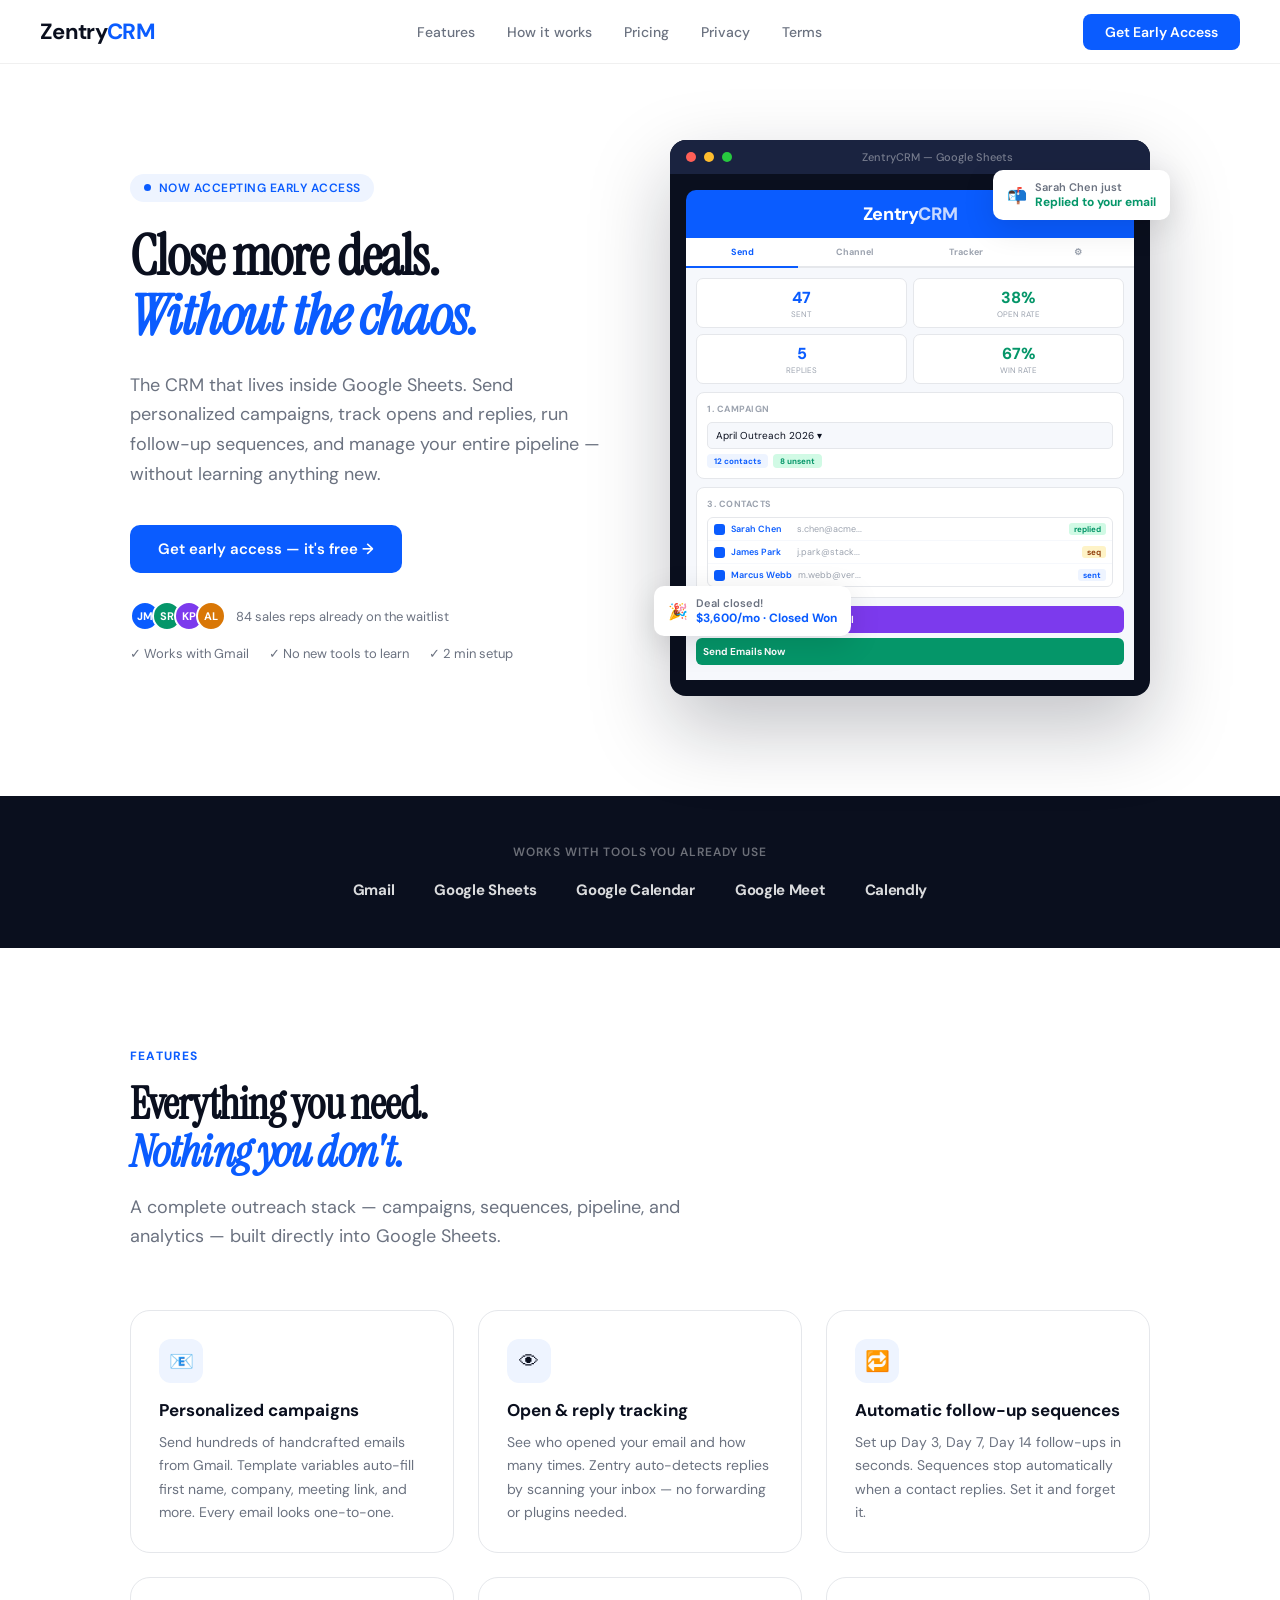
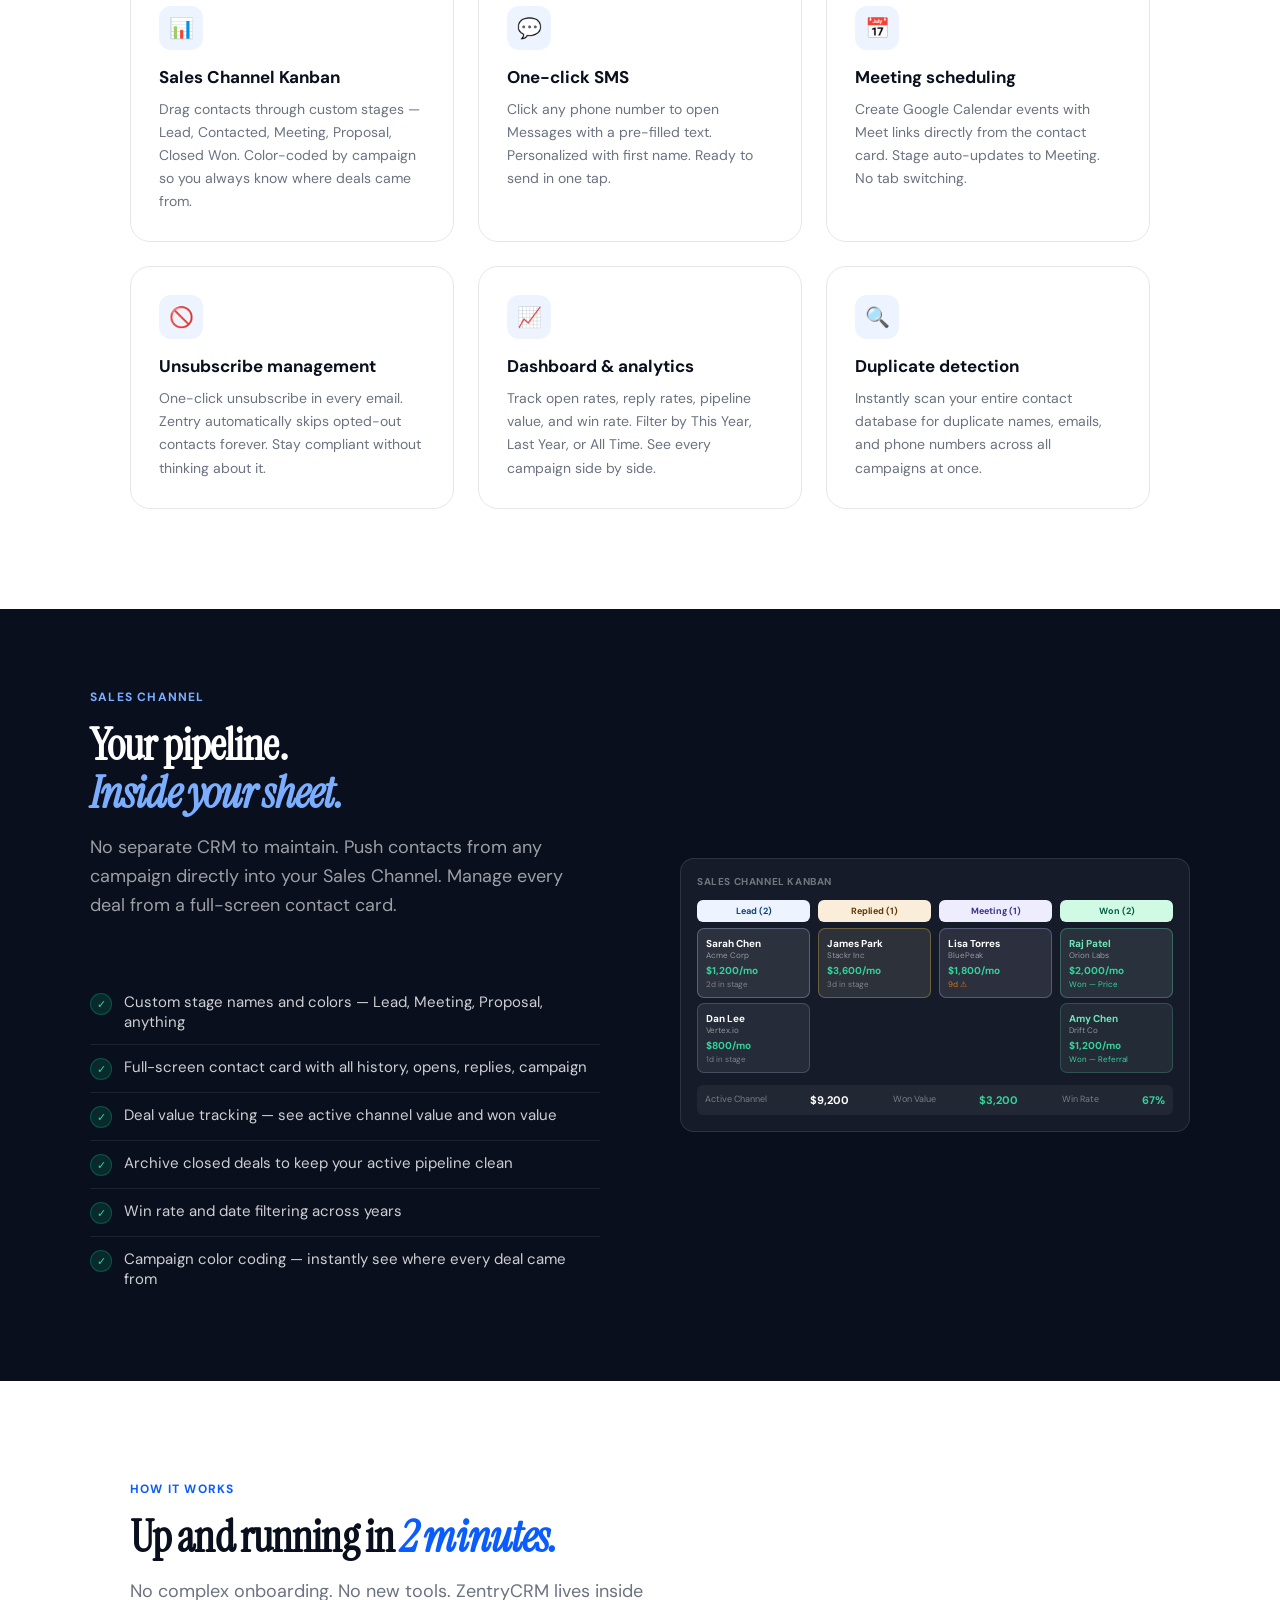
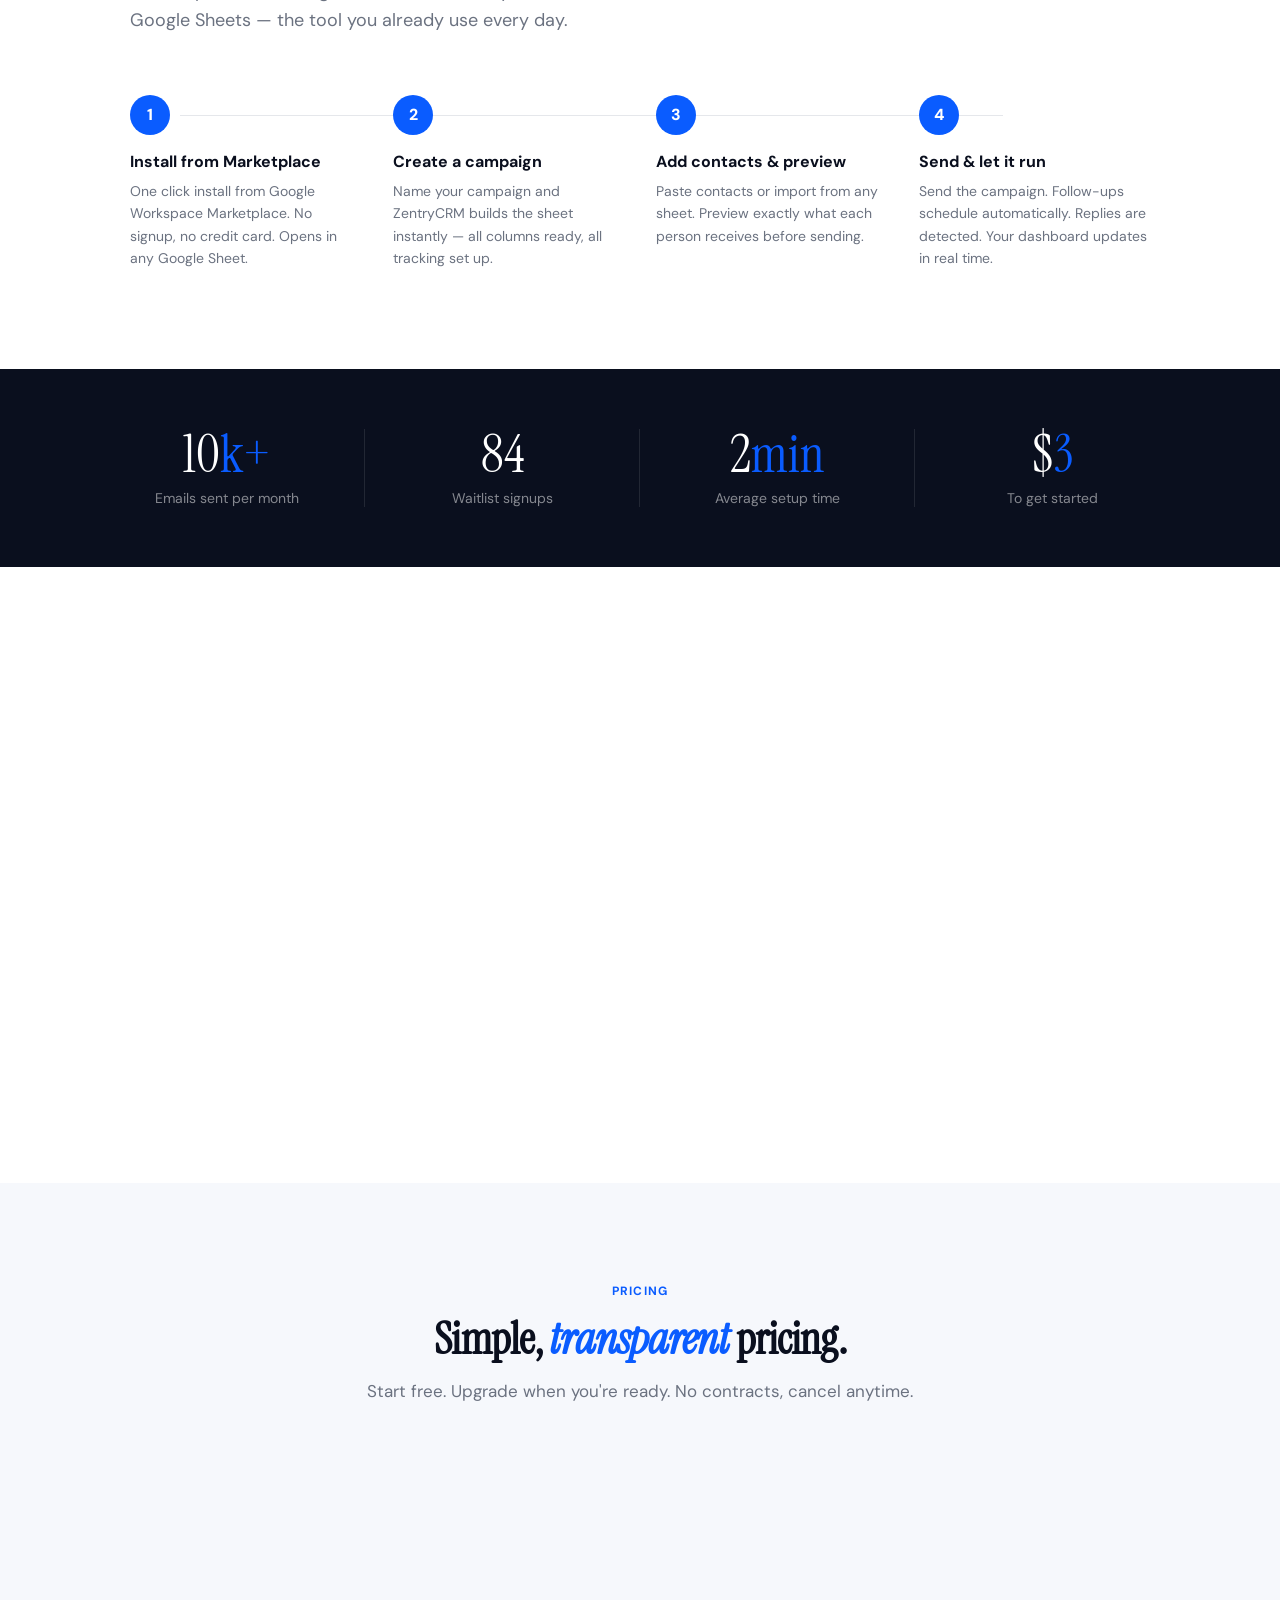
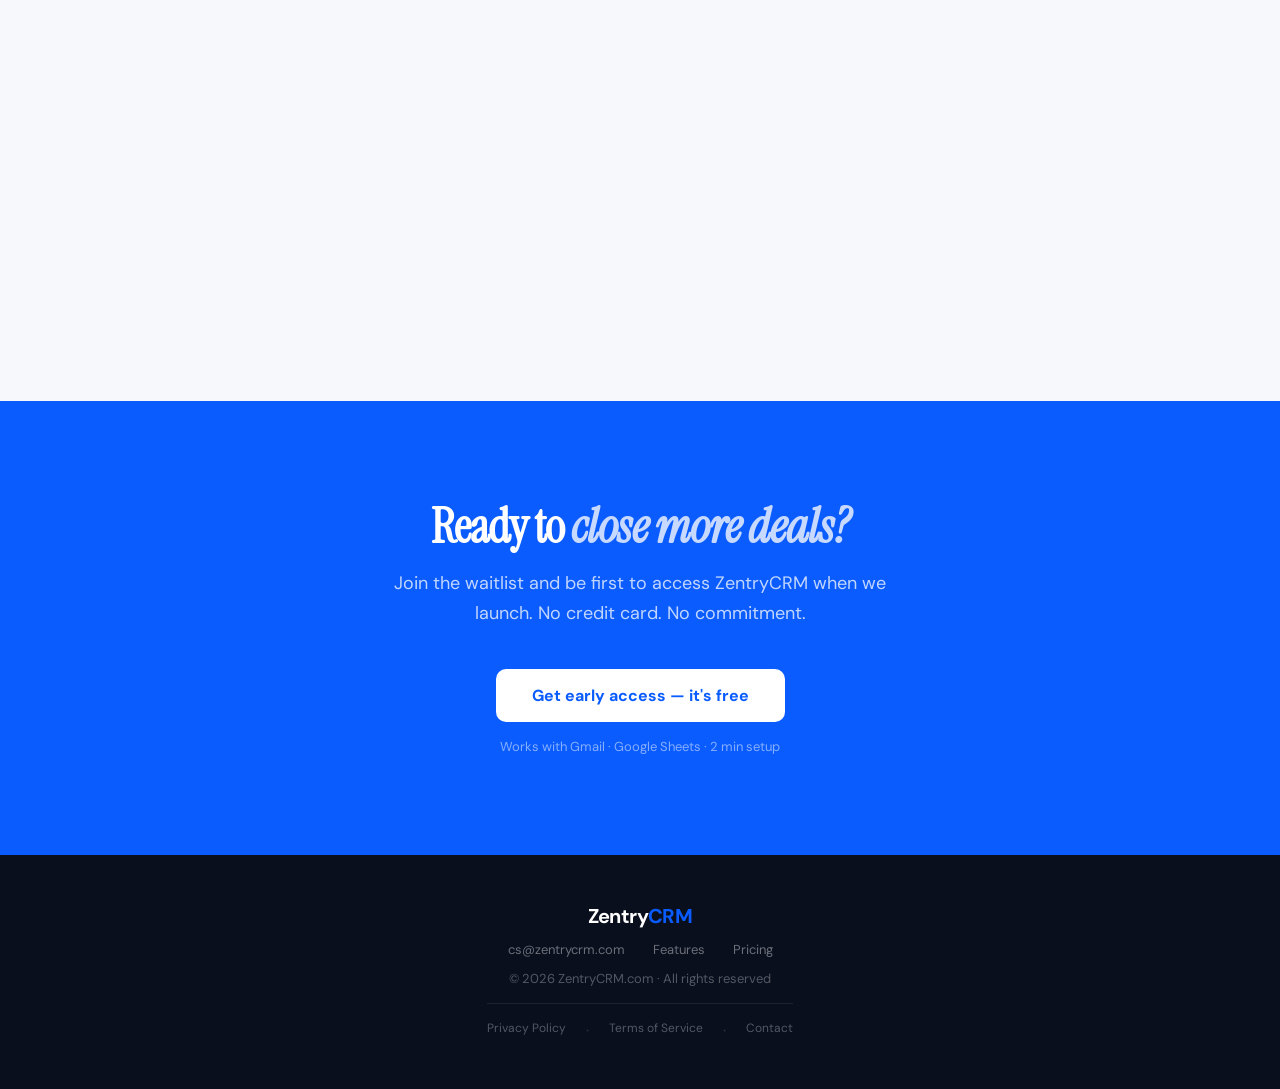
==== commit a111447e: "Update index.html" ====
--- a/index.html
+++ b/index.html
@@ -480,7 +480,8 @@
     <a href="#features">Features</a>
     <a href="#how">How it works</a>
     <a href="#pricing">Pricing</a>
-    <a href="/privacy.html" style="color:var(--muted)">Legal</a>
+    <a href="/privacy.html">Privacy</a>
+    <a href="/terms.html">Terms</a>
   </div>
   <a href="https://tally.so/r/obVMPx" class="nav-cta">Get Early Access</a>
 </nav>
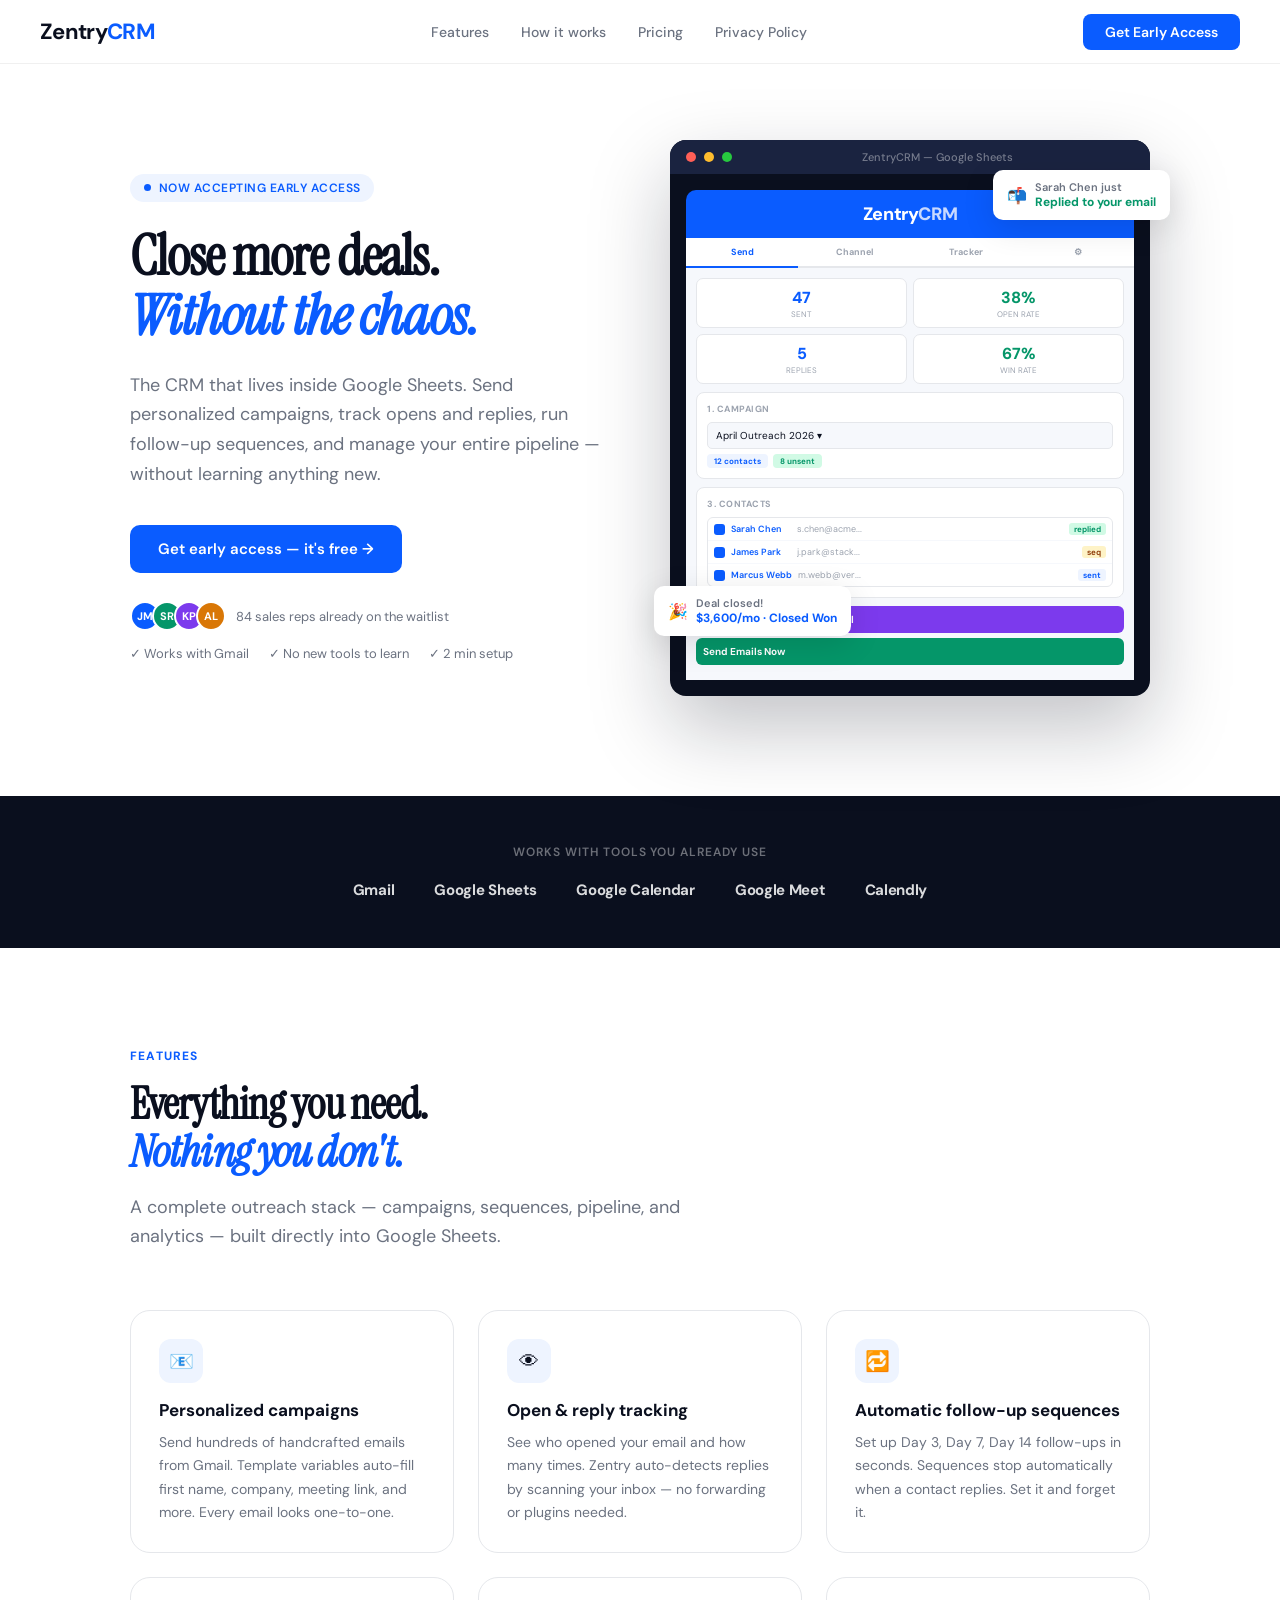
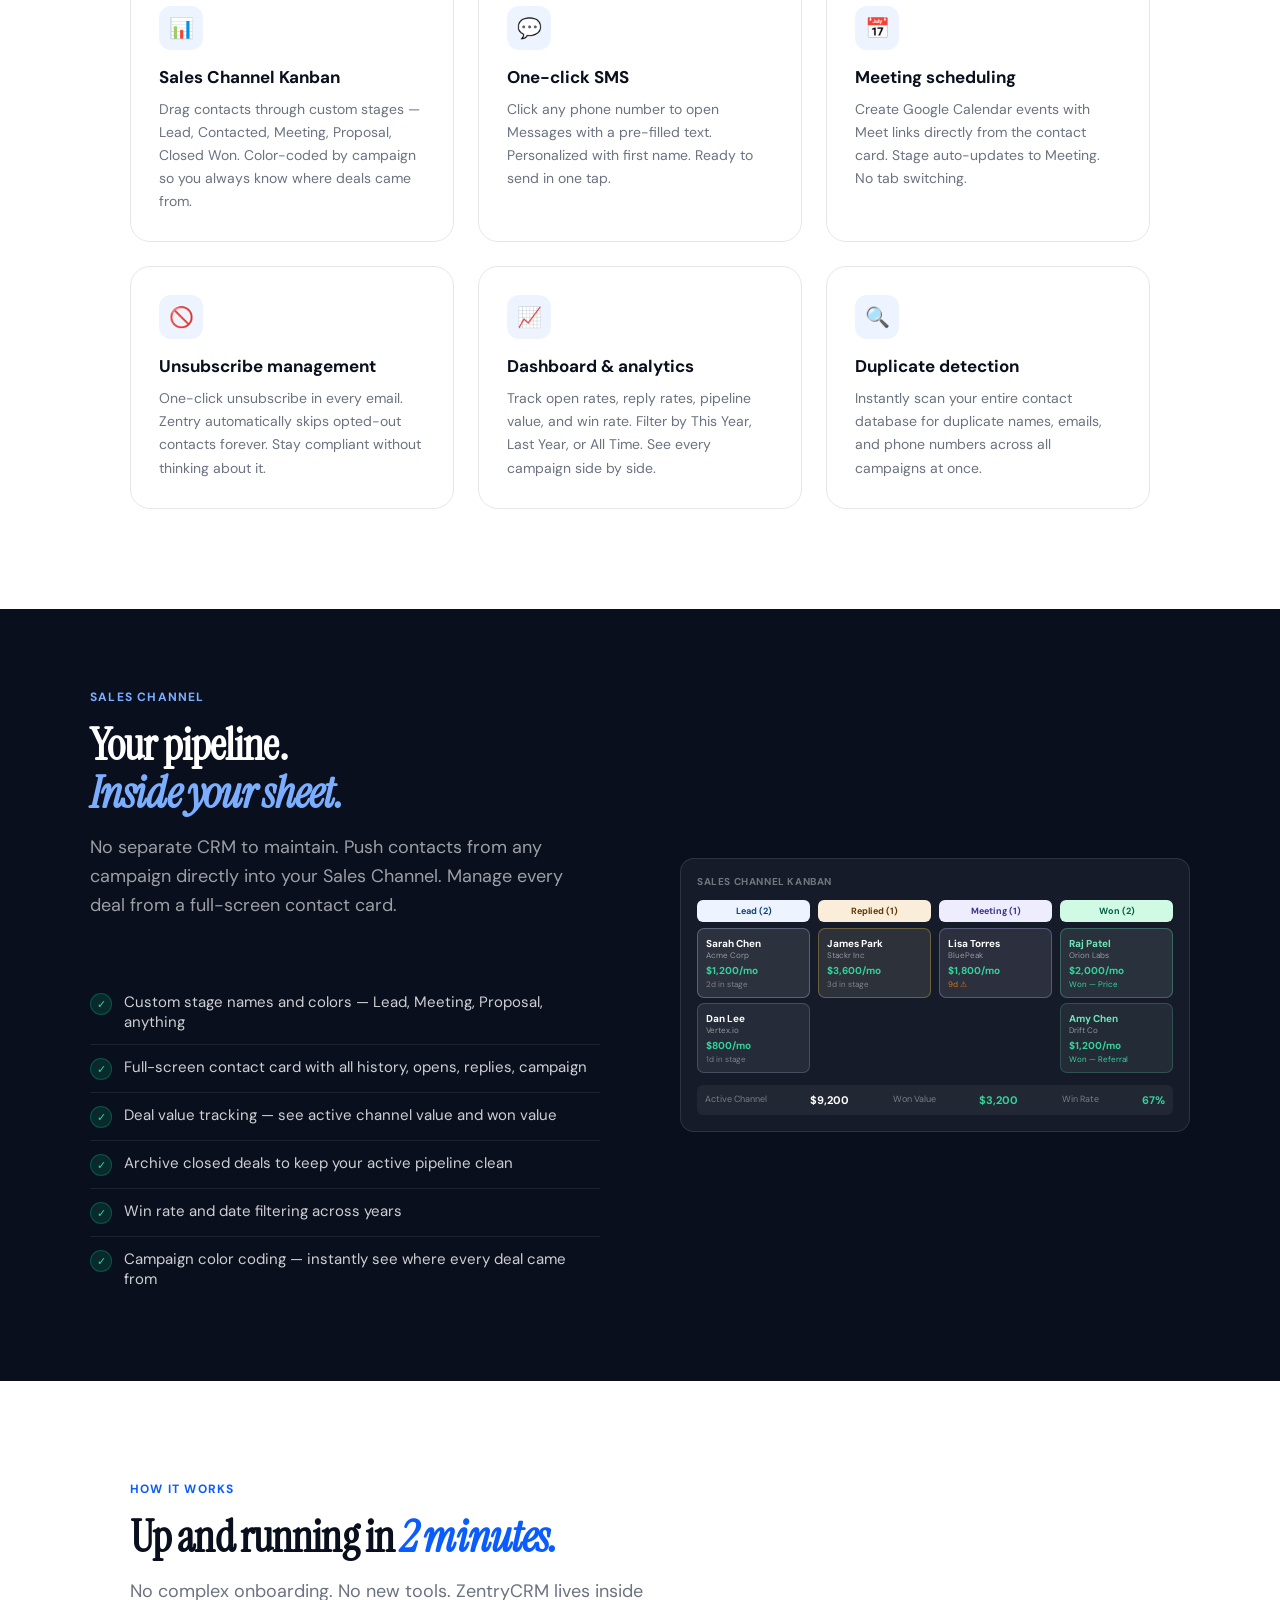
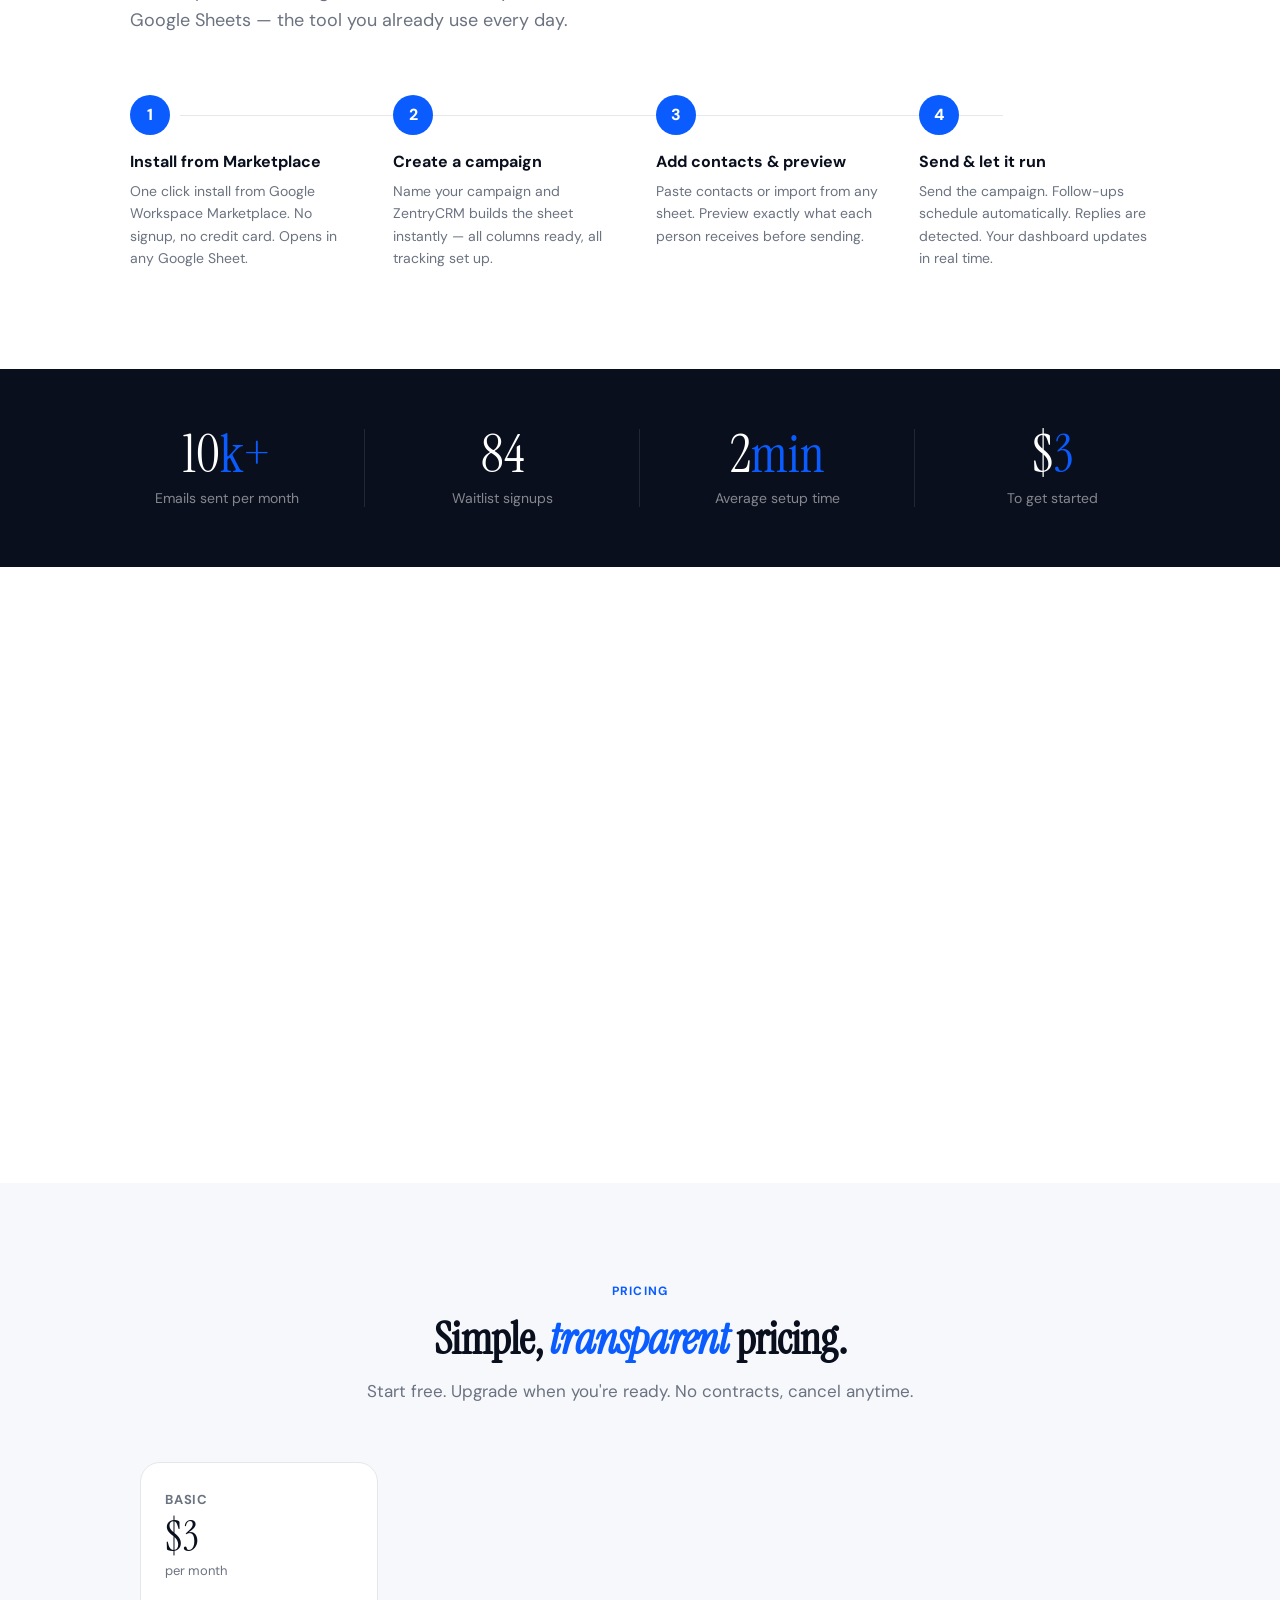
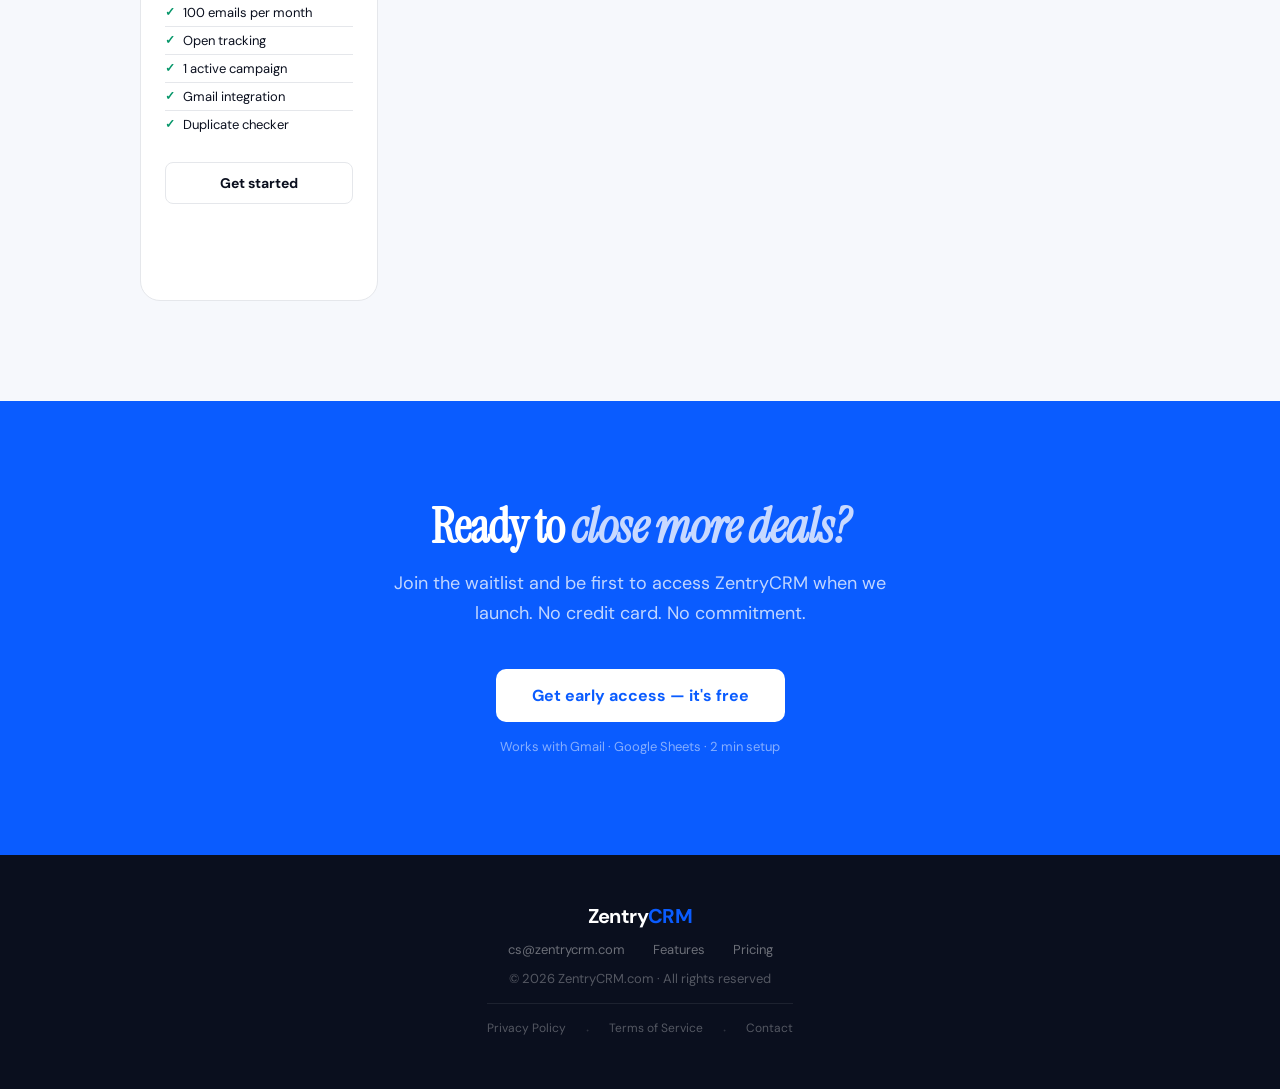
==== commit 6dc639f3: "Update index.html" ====
--- a/index.html
+++ b/index.html
@@ -480,8 +480,7 @@
     <a href="#features">Features</a>
     <a href="#how">How it works</a>
     <a href="#pricing">Pricing</a>
-    <a href="/privacy.html">Privacy</a>
-    <a href="/terms.html">Terms</a>
+    <a href="/privacy.html">Privacy Policy</a>
   </div>
   <a href="https://tally.so/r/obVMPx" class="nav-cta">Get Early Access</a>
 </nav>
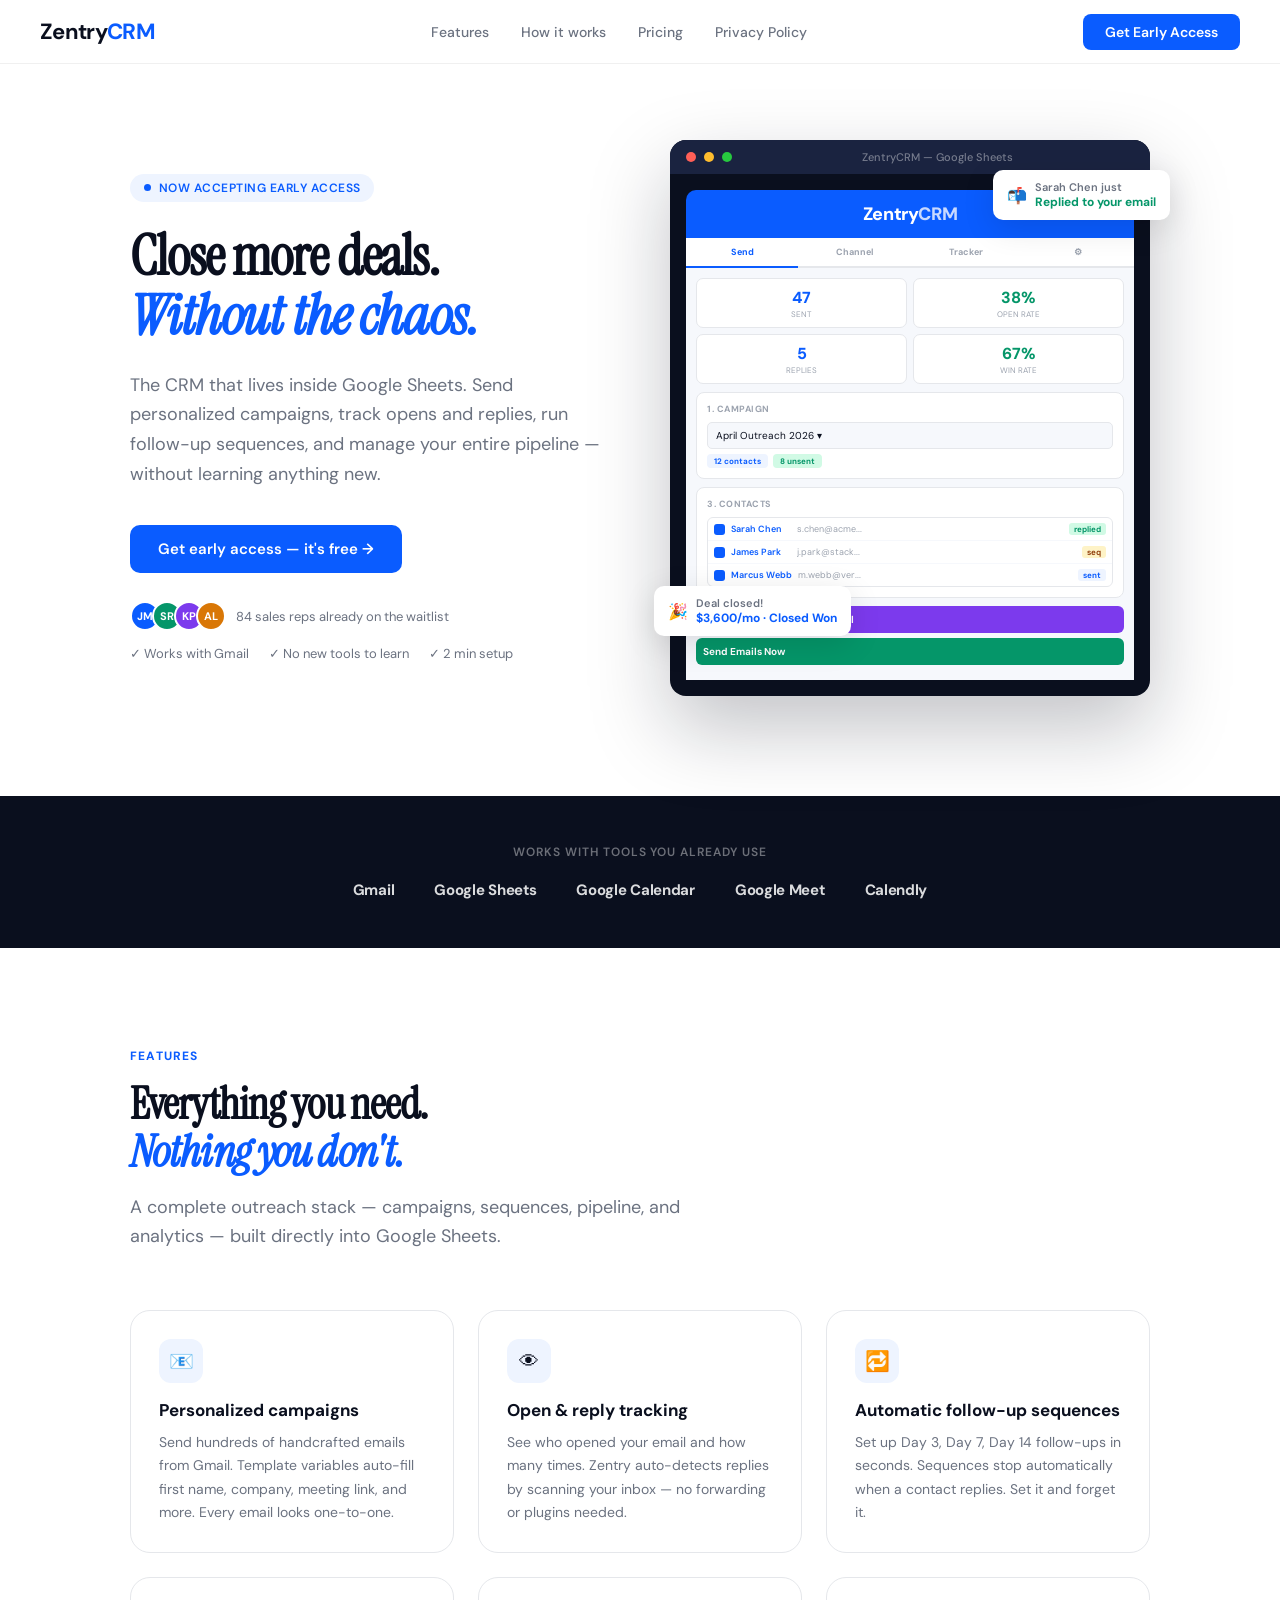
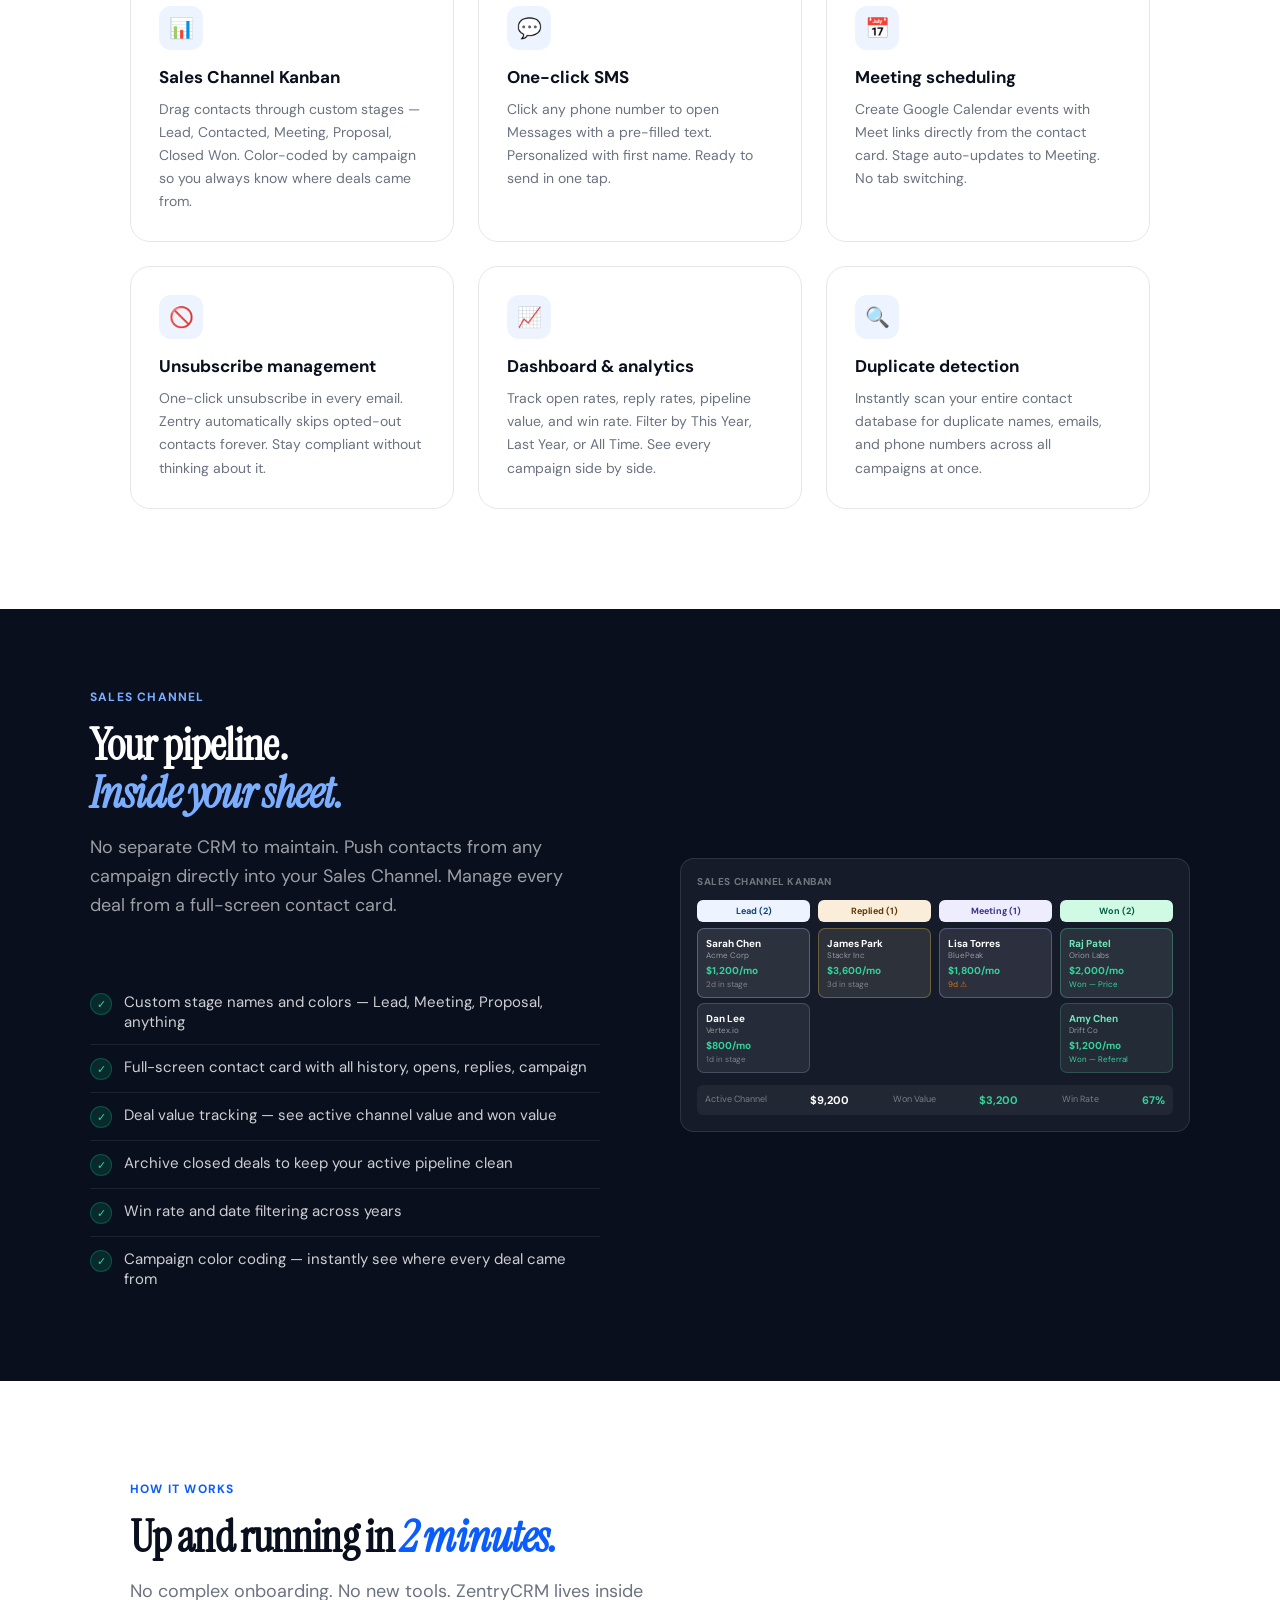
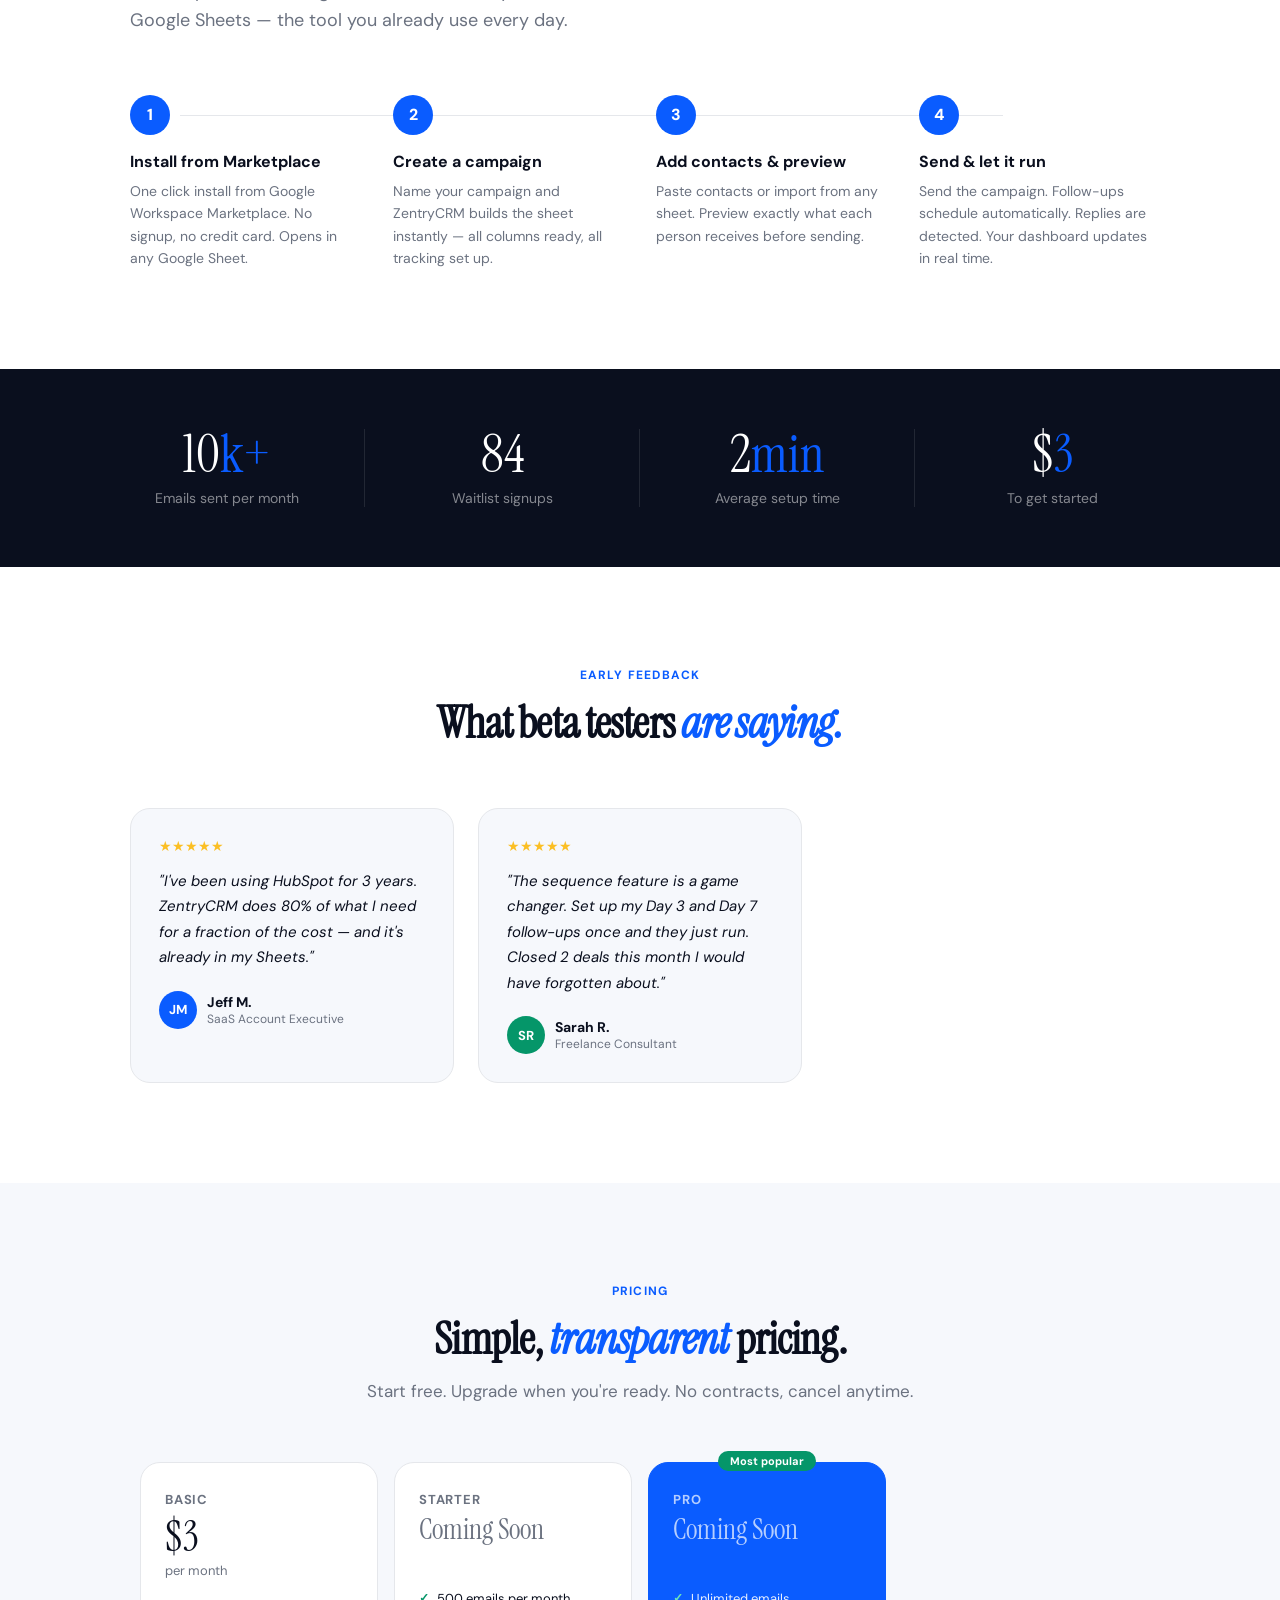
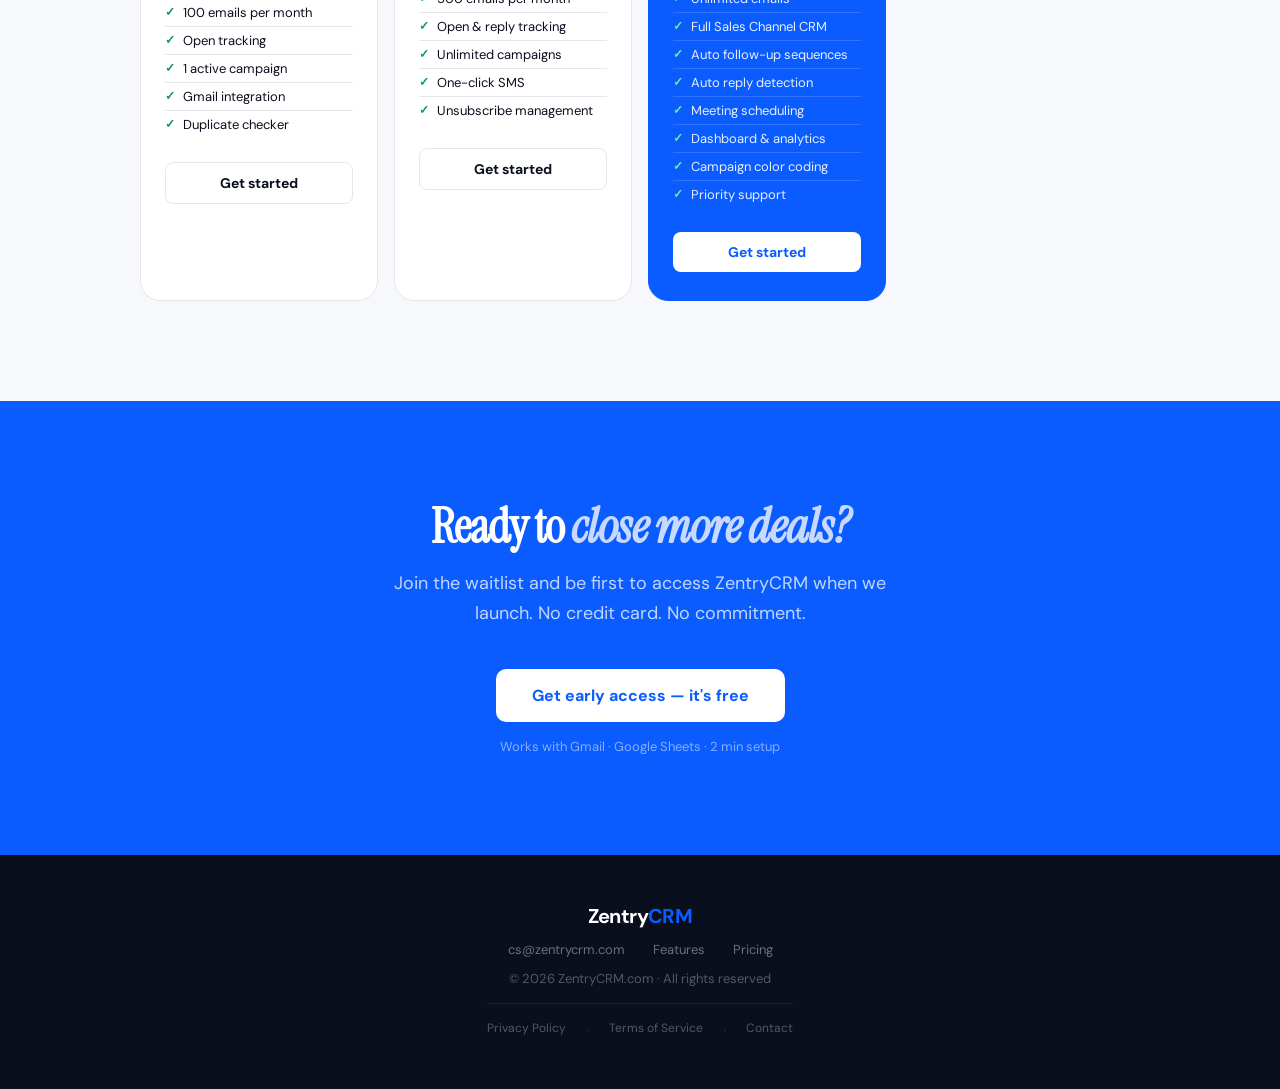
==== commit 4dd550a5: "Update index.html" ====
--- a/index.html
+++ b/index.html
@@ -480,7 +480,7 @@
     <a href="#features">Features</a>
     <a href="#how">How it works</a>
     <a href="#pricing">Pricing</a>
-    <a href="/privacy.html">Privacy Policy</a>
+    <a href="/privacy">Privacy Policy</a>
   </div>
   <a href="https://tally.so/r/obVMPx" class="nav-cta">Get Early Access</a>
 </nav>
@@ -894,9 +894,9 @@
   </div>
   <div class="footer-copy" style="margin-top:12px">© 2026 ZentryCRM.com · All rights reserved</div>
   <div class="footer-legal">
-    <a href="/privacy.html">Privacy Policy</a>
+    <a href="/privacy">Privacy Policy</a>
     <span style="color:rgba(255,255,255,.15)">·</span>
-    <a href="/terms.html">Terms of Service</a>
+    <a href="/terms">Terms of Service</a>
     <span style="color:rgba(255,255,255,.15)">·</span>
     <a href="mailto:cs@zentrycrm.com">Contact</a>
   </div>
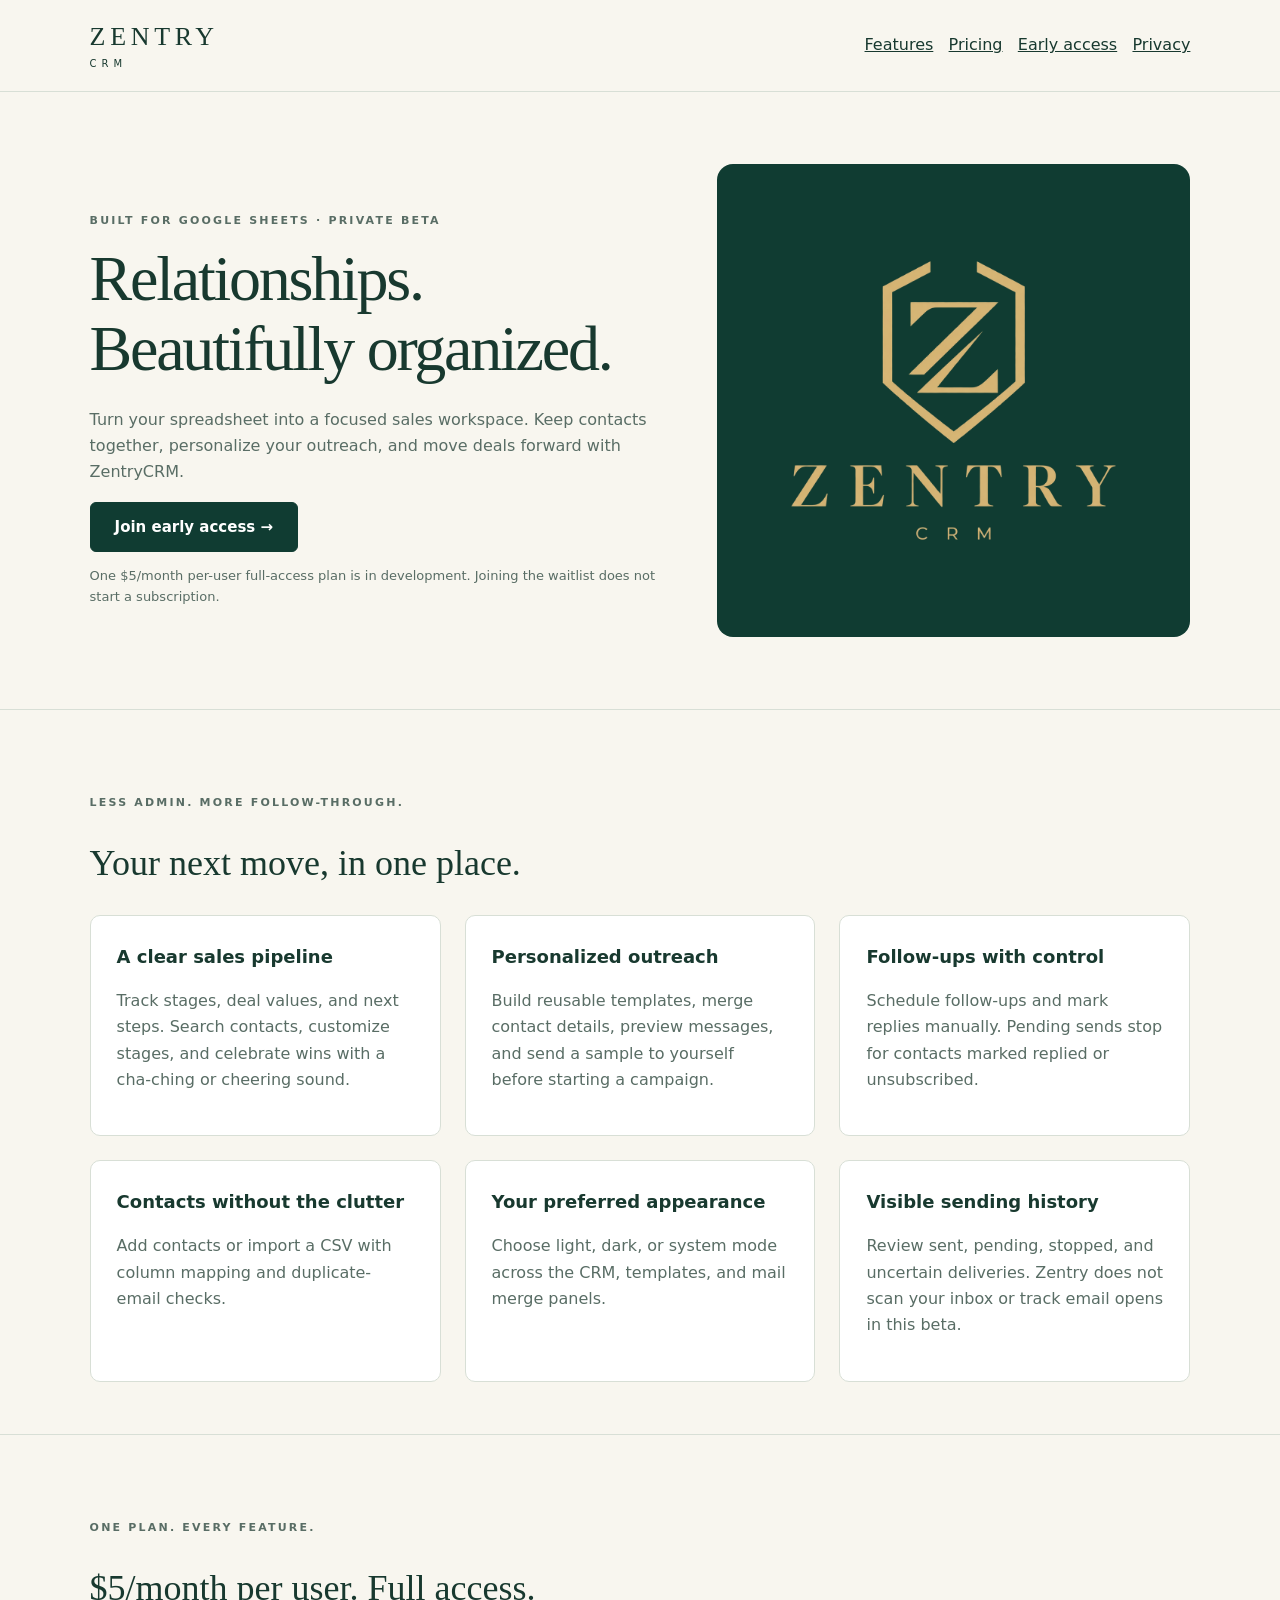
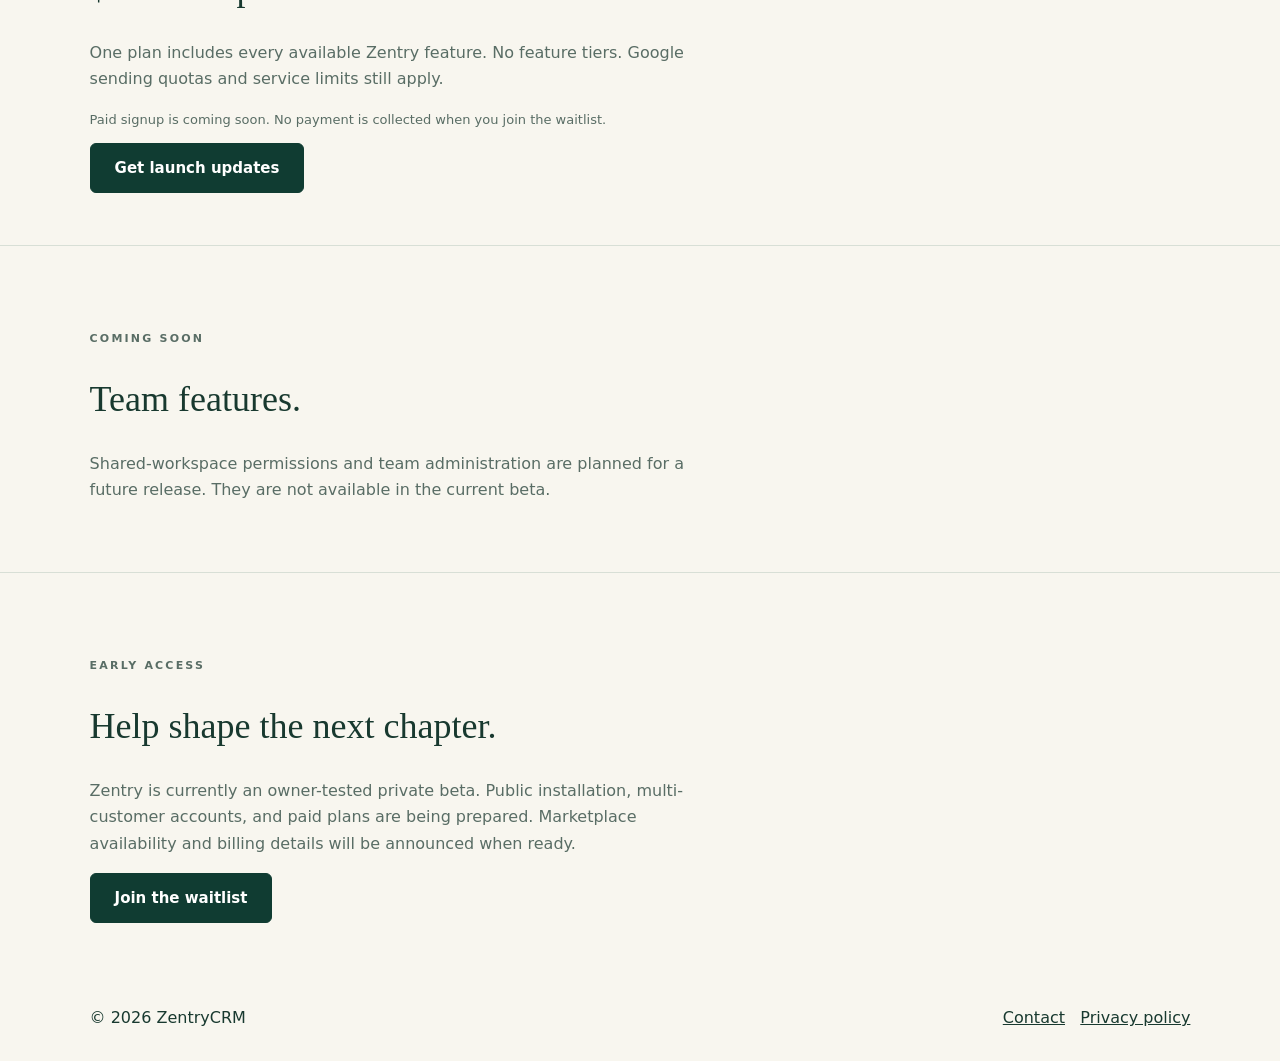
==== commit 76248c5f: "Align Zentry branding, pricing and feature claims with beta" ====
--- a/index.html
+++ b/index.html
@@ -1,923 +1 @@
-<!DOCTYPE html>
-<html lang="en">
-<head>
-<meta charset="UTF-8">
-<meta name="viewport" content="width=device-width, initial-scale=1.0">
-<title>ZentryCRM — Cold Outreach CRM for Google Sheets</title>
-<link rel="preconnect" href="https://fonts.googleapis.com">
-<link href="https://fonts.googleapis.com/css2?family=Instrument+Serif:ital@0;1&family=DM+Sans:wght@300;400;500;600;700&display=swap" rel="stylesheet">
-<style>
-:root {
-  --blue: #0A5CFF;
-  --blue-dark: #0040CC;
-  --blue-light: #EEF4FF;
-  --navy: #0A0F1E;
-  --navy2: #111827;
-  --green: #059669;
-  --green-light: #D1FAE5;
-  --text: #0A0F1E;
-  --muted: #6B7280;
-  --border: #E5E7EB;
-  --bg: #F6F8FC;
-  --white: #FFFFFF;
-  --radius: 12px;
-  --radius-lg: 20px;
-}
-
-* { box-sizing: border-box; margin: 0; padding: 0; }
-
-html { scroll-behavior: smooth; }
-
-body {
-  font-family: 'DM Sans', sans-serif;
-  font-size: 16px;
-  color: var(--text);
-  background: var(--white);
-  overflow-x: hidden;
-}
-
-/* NAV */
-nav {
-  position: fixed; top: 0; left: 0; right: 0; z-index: 100;
-  padding: 0 40px;
-  display: flex; align-items: center; justify-content: space-between;
-  height: 64px;
-  background: rgba(255,255,255,0.92);
-  backdrop-filter: blur(12px);
-  border-bottom: 1px solid rgba(0,0,0,0.06);
-}
-.nav-logo {
-  font-family: 'DM Sans', sans-serif;
-  font-size: 22px; font-weight: 700;
-  color: var(--navy); letter-spacing: -.03em;
-}
-.nav-logo span { color: var(--blue); }
-.nav-links { display: flex; gap: 32px; }
-.nav-links a {
-  font-size: 14px; font-weight: 500;
-  color: var(--muted); text-decoration: none;
-  transition: color .2s;
-}
-.nav-links a:hover { color: var(--navy); }
-.nav-cta {
-  background: var(--blue); color: white;
-  padding: 9px 22px; border-radius: 8px;
-  font-size: 14px; font-weight: 600;
-  text-decoration: none; transition: background .2s;
-}
-.nav-cta:hover { background: var(--blue-dark); }
-
-/* HERO */
-.hero {
-  padding: 140px 40px 100px;
-  max-width: 1100px; margin: 0 auto;
-  display: grid; grid-template-columns: 1fr 1fr;
-  gap: 60px; align-items: center;
-}
-.hero-badge {
-  display: inline-flex; align-items: center; gap: 8px;
-  background: var(--blue-light); color: var(--blue);
-  padding: 6px 14px; border-radius: 100px;
-  font-size: 12px; font-weight: 600;
-  letter-spacing: .04em; text-transform: uppercase;
-  margin-bottom: 24px;
-}
-.hero-badge span { width: 7px; height: 7px; background: var(--blue); border-radius: 50%; animation: pulse 2s infinite; }
-@keyframes pulse { 0%,100%{opacity:1}50%{opacity:.4} }
-h1 {
-  font-family: 'Instrument Serif', serif;
-  font-size: 56px; line-height: 1.08;
-  color: var(--navy); margin-bottom: 24px;
-  letter-spacing: -.02em;
-}
-h1 em { font-style: italic; color: var(--blue); }
-.hero-sub {
-  font-size: 18px; color: var(--muted);
-  line-height: 1.65; margin-bottom: 36px;
-  font-weight: 400;
-}
-.hero-actions { display: flex; gap: 12px; align-items: center; flex-wrap: wrap; }
-.btn-primary {
-  background: var(--blue); color: white;
-  padding: 14px 28px; border-radius: 10px;
-  font-size: 15px; font-weight: 600;
-  text-decoration: none; transition: all .2s;
-  display: inline-flex; align-items: center; gap: 8px;
-}
-.btn-primary:hover { background: var(--blue-dark); transform: translateY(-1px); box-shadow: 0 8px 24px rgba(10,92,255,.25); }
-.btn-secondary {
-  color: var(--muted); font-size: 14px; font-weight: 500;
-  text-decoration: none; display: flex; align-items: center; gap: 6px;
-}
-.hero-trust {
-  margin-top: 28px; display: flex; align-items: center; gap: 10px;
-  font-size: 13px; color: var(--muted);
-}
-.trust-avatars { display: flex; }
-.trust-avatars div {
-  width: 30px; height: 30px; border-radius: 50%;
-  border: 2px solid white; margin-left: -8px;
-  font-size: 11px; font-weight: 700; color: white;
-  display: flex; align-items: center; justify-content: center;
-}
-.trust-avatars div:first-child { margin-left: 0; }
-
-/* HERO MOCKUP */
-.hero-visual {
-  position: relative;
-}
-.mockup-shell {
-  background: var(--navy);
-  border-radius: 16px;
-  overflow: hidden;
-  box-shadow: 0 32px 80px rgba(10,15,30,.25), 0 0 0 1px rgba(255,255,255,.08);
-}
-.mockup-bar {
-  background: #1A2340; padding: 10px 16px;
-  display: flex; align-items: center; gap: 8px;
-}
-.dot { width: 10px; height: 10px; border-radius: 50%; }
-.d1{background:#FF5F57;} .d2{background:#FFBD2E;} .d3{background:#27C93F;}
-.mockup-bar-title {
-  flex: 1; text-align: center; font-size: 11px;
-  color: rgba(255,255,255,.4); font-weight: 500;
-}
-.mockup-body { padding: 16px; }
-.m-hdr {
-  background: var(--blue); border-radius: 10px 10px 0 0;
-  padding: 12px 16px; text-align: center;
-  font-weight: 800; font-size: 18px; color: white; letter-spacing: -.02em;
-}
-.m-hdr span { color: #C8D9FF; }
-.m-tabs {
-  background: white; display: flex;
-  border-bottom: 2px solid var(--border);
-}
-.m-tab {
-  flex: 1; padding: 8px 4px; text-align: center;
-  font-size: 9px; font-weight: 700; color: #9CA3AF;
-  border-bottom: 2px solid transparent; margin-bottom: -2px;
-}
-.m-tab.on { color: var(--blue); border-bottom-color: var(--blue); }
-.m-body { background: var(--bg); padding: 10px; }
-.m-card {
-  background: white; border: 1px solid var(--border);
-  border-radius: 8px; padding: 10px; margin-bottom: 8px;
-}
-.m-card-title { font-size: 9px; font-weight: 700; color: #9CA3AF; text-transform: uppercase; letter-spacing: .06em; margin-bottom: 7px; }
-.m-inp {
-  width: 100%; background: var(--bg); border: 1px solid var(--border);
-  border-radius: 5px; padding: 6px 8px; font-size: 10px; color: var(--text);
-  margin-bottom: 5px;
-}
-.m-stat-row { display: grid; grid-template-columns: 1fr 1fr; gap: 6px; margin-bottom: 8px; }
-.m-stat { background: white; border: 1px solid var(--border); border-radius: 7px; padding: 8px; text-align: center; }
-.m-stat-n { font-size: 16px; font-weight: 800; color: var(--blue); }
-.m-stat-l { font-size: 8px; color: #9CA3AF; margin-top: 1px; text-transform: uppercase; }
-.m-contact {
-  display: flex; align-items: center; gap: 6px;
-  padding: 5px 6px; border-bottom: .5px solid var(--bg);
-  font-size: 9px;
-}
-.m-contact:last-child { border-bottom: none; }
-.m-cb { width: 11px; height: 11px; border-radius: 3px; background: var(--blue); flex-shrink: 0; }
-.m-cname { font-weight: 600; color: var(--blue); min-width: 60px; }
-.m-cemail { color: #9CA3AF; flex: 1; overflow: hidden; text-overflow: ellipsis; white-space: nowrap; }
-.m-tag { padding: 1px 5px; border-radius: 3px; font-size: 8px; font-weight: 700; }
-.m-tag-s { background: var(--blue-light); color: var(--blue); }
-.m-tag-r { background: var(--green-light); color: var(--green); }
-.m-tag-p { background: #FEF3C7; color: #92400E; }
-.m-btn { display: block; width: 100%; padding: 7px; border-radius: 6px; border: none; font-size: 10px; font-weight: 700; margin-bottom: 5px; cursor: pointer; }
-.m-btn-blue { background: var(--blue); color: white; }
-.m-btn-green { background: var(--green); color: white; }
-.m-btn-purple { background: #7C3AED; color: white; }
-.float-badge {
-  position: absolute; right: -20px; top: 30px;
-  background: white; border-radius: 10px;
-  padding: 10px 14px; box-shadow: 0 8px 32px rgba(0,0,0,.12);
-  font-size: 12px; font-weight: 600;
-  display: flex; align-items: center; gap: 8px;
-  animation: float 3s ease-in-out infinite;
-}
-@keyframes float { 0%,100%{transform:translateY(0)}50%{transform:translateY(-6px)} }
-.float-badge2 {
-  position: absolute; left: -16px; bottom: 60px;
-  background: white; border-radius: 10px;
-  padding: 10px 14px; box-shadow: 0 8px 32px rgba(0,0,0,.12);
-  font-size: 12px; font-weight: 600;
-  display: flex; align-items: center; gap: 8px;
-  animation: float 3s ease-in-out infinite .8s;
-}
-.badge-dot { width: 8px; height: 8px; border-radius: 50%; }
-
-/* LOGOS */
-.logos-section {
-  padding: 48px 40px; text-align: center;
-  background: var(--navy);
-}
-.logos-label { font-size: 12px; color: rgba(255,255,255,.4); text-transform: uppercase; letter-spacing: .08em; font-weight: 600; margin-bottom: 20px; }
-.logos-row { display: flex; gap: 40px; justify-content: center; align-items: center; flex-wrap: wrap; }
-.logo-item { font-size: 15px; font-weight: 700; color: rgba(255,255,255,.85); letter-spacing: -.02em; }
-
-/* FEATURES */
-.features {
-  padding: 100px 40px;
-  max-width: 1100px; margin: 0 auto;
-}
-.section-label {
-  font-size: 12px; font-weight: 700; color: var(--blue);
-  text-transform: uppercase; letter-spacing: .1em;
-  margin-bottom: 16px;
-}
-h2 {
-  font-family: 'Instrument Serif', serif;
-  font-size: 44px; line-height: 1.1;
-  color: var(--navy); margin-bottom: 16px;
-  letter-spacing: -.02em;
-}
-h2 em { font-style: italic; color: var(--blue); }
-.section-sub { font-size: 18px; color: var(--muted); max-width: 560px; line-height: 1.6; margin-bottom: 60px; }
-
-.features-grid {
-  display: grid; grid-template-columns: repeat(3,1fr); gap: 24px;
-}
-.feature-card {
-  background: var(--white); border: 1px solid var(--border);
-  border-radius: var(--radius-lg); padding: 28px;
-  transition: all .25s;
-  position: relative; overflow: hidden;
-}
-.feature-card::before {
-  content: ''; position: absolute; inset: 0;
-  background: linear-gradient(135deg, var(--blue-light) 0%, transparent 60%);
-  opacity: 0; transition: opacity .25s;
-}
-.feature-card:hover { border-color: var(--blue); transform: translateY(-3px); box-shadow: 0 12px 40px rgba(10,92,255,.1); }
-.feature-card:hover::before { opacity: 1; }
-.feature-icon {
-  width: 44px; height: 44px; border-radius: 12px;
-  background: var(--blue-light); display: flex; align-items: center; justify-content: center;
-  font-size: 20px; margin-bottom: 16px; position: relative; z-index: 1;
-}
-.feature-card h3 { font-size: 17px; font-weight: 700; color: var(--navy); margin-bottom: 10px; position: relative; z-index: 1; }
-.feature-card p { font-size: 14px; color: var(--muted); line-height: 1.65; position: relative; z-index: 1; }
-
-/* BIG FEATURE */
-.big-feature {
-  padding: 80px 40px;
-  background: var(--navy);
-}
-.big-feature-inner {
-  max-width: 1100px; margin: 0 auto;
-  display: grid; grid-template-columns: 1fr 1fr;
-  gap: 80px; align-items: center;
-}
-.big-feature h2 { color: white; }
-.big-feature h2 em { color: #7BAEFF; }
-.big-feature .section-label { color: #7BAEFF; }
-.big-feature .section-sub { color: rgba(255,255,255,.6); }
-.feature-list { list-style: none; }
-.feature-list li {
-  display: flex; align-items: flex-start; gap: 12px;
-  padding: 12px 0; border-bottom: 1px solid rgba(255,255,255,.08);
-  font-size: 15px; color: rgba(255,255,255,.8);
-}
-.feature-list li:last-child { border-bottom: none; }
-.check {
-  width: 22px; height: 22px; border-radius: 50%;
-  background: rgba(5,150,105,.2); border: 1px solid rgba(5,150,105,.4);
-  display: flex; align-items: center; justify-content: center;
-  font-size: 11px; flex-shrink: 0; margin-top: 1px;
-  color: #34D399;
-}
-.kanban-preview {
-  background: rgba(255,255,255,.05);
-  border: 1px solid rgba(255,255,255,.1);
-  border-radius: 14px; padding: 16px; overflow: hidden;
-}
-.kanban-header { display: flex; gap: 8px; margin-bottom: 12px; }
-.k-stage {
-  flex: 1; border-radius: 6px; padding: 6px 8px;
-  font-size: 9px; font-weight: 700; text-align: center;
-}
-.k-cards { display: flex; gap: 8px; }
-.k-col { flex: 1; }
-.k-card {
-  border-radius: 7px; padding: 8px; margin-bottom: 6px;
-  border: 1px solid;
-}
-.k-card-name { font-size: 10px; font-weight: 700; margin-bottom: 2px; }
-.k-card-co { font-size: 8px; margin-bottom: 4px; }
-.k-card-val { font-size: 10px; font-weight: 700; }
-.k-card-age { font-size: 8px; margin-top: 2px; }
-
-/* HOW IT WORKS */
-.how {
-  padding: 100px 40px;
-  max-width: 1100px; margin: 0 auto;
-}
-.steps { display: grid; grid-template-columns: repeat(4,1fr); gap: 32px; margin-top: 60px; }
-.step { position: relative; }
-.step-num {
-  width: 40px; height: 40px; border-radius: 50%;
-  background: var(--blue); color: white;
-  font-size: 16px; font-weight: 800;
-  display: flex; align-items: center; justify-content: center;
-  margin-bottom: 16px;
-}
-.step::after {
-  content: ''; position: absolute;
-  top: 20px; left: 50px; right: -50%;
-  height: 1px; background: var(--border);
-  z-index: 0;
-}
-.step:last-child::after { display: none; }
-.step h3 { font-size: 16px; font-weight: 700; color: var(--navy); margin-bottom: 8px; }
-.step p { font-size: 14px; color: var(--muted); line-height: 1.6; }
-
-/* PRICING */
-.pricing {
-  padding: 100px 40px;
-  background: var(--bg);
-}
-.pricing-inner { max-width: 1000px; margin: 0 auto; text-align: center; }
-.pricing-grid { display: grid; grid-template-columns: repeat(4,1fr); gap: 16px; margin-top: 60px; }
-.price-card {
-  background: white; border: 1.5px solid var(--border);
-  border-radius: var(--radius-lg); padding: 28px 24px;
-  text-align: left; position: relative; transition: all .2s;
-}
-.price-card:hover { transform: translateY(-4px); box-shadow: 0 16px 48px rgba(0,0,0,.1); }
-.price-card.featured {
-  border-color: var(--blue); background: var(--blue);
-  color: white;
-}
-.price-badge {
-  position: absolute; top: -12px; left: 50%; transform: translateX(-50%);
-  background: var(--green); color: white;
-  padding: 3px 12px; border-radius: 100px;
-  font-size: 11px; font-weight: 700; white-space: nowrap;
-}
-.price-name { font-size: 13px; font-weight: 700; text-transform: uppercase; letter-spacing: .06em; color: var(--muted); margin-bottom: 8px; }
-.price-card.featured .price-name { color: rgba(255,255,255,.7); }
-.price-amount { font-family: 'Instrument Serif', serif; font-size: 42px; line-height: 1; color: var(--navy); margin-bottom: 4px; }
-.price-card.featured .price-amount { color: white; }
-.price-period { font-size: 13px; color: var(--muted); margin-bottom: 20px; }
-.price-card.featured .price-period { color: rgba(255,255,255,.6); }
-.price-features { list-style: none; margin-bottom: 24px; }
-.price-features li {
-  font-size: 13px; color: var(--text); padding: 5px 0;
-  display: flex; align-items: center; gap: 8px;
-  border-bottom: .5px solid var(--border);
-}
-.price-card.featured .price-features li { color: rgba(255,255,255,.9); border-color: rgba(255,255,255,.15); }
-.price-features li:last-child { border-bottom: none; }
-.price-features li::before { content: '✓'; color: var(--green); font-weight: 700; font-size: 12px; flex-shrink: 0; }
-.price-card.featured .price-features li::before { color: #6EE7B7; }
-.price-btn {
-  display: block; width: 100%; padding: 11px;
-  border-radius: 8px; font-size: 14px; font-weight: 700;
-  text-align: center; text-decoration: none; border: none; cursor: pointer;
-  transition: all .2s;
-}
-.price-btn-outline {
-  background: transparent; border: 1.5px solid var(--border);
-  color: var(--navy);
-}
-.price-btn-outline:hover { border-color: var(--blue); color: var(--blue); }
-.price-btn-solid { background: white; color: var(--blue); }
-.price-btn-solid:hover { background: var(--blue-light); }
-
-/* STATS */
-.stats-band {
-  background: var(--navy); padding: 60px 40px;
-}
-.stats-inner { max-width: 1100px; margin: 0 auto; display: grid; grid-template-columns: repeat(4,1fr); gap: 0; }
-.stat-item { text-align: center; padding: 0 20px; border-right: 1px solid rgba(255,255,255,.1); }
-.stat-item:last-child { border-right: none; }
-.stat-num { font-family: 'Instrument Serif', serif; font-size: 52px; color: white; line-height: 1; }
-.stat-num span { color: var(--blue); }
-.stat-label { font-size: 14px; color: rgba(255,255,255,.5); margin-top: 8px; }
-
-/* TESTIMONIALS */
-.testimonials { padding: 100px 40px; max-width: 1100px; margin: 0 auto; }
-.testimonial-grid { display: grid; grid-template-columns: repeat(3,1fr); gap: 24px; margin-top: 60px; }
-.testimonial-card {
-  background: var(--bg); border: 1px solid var(--border);
-  border-radius: var(--radius-lg); padding: 28px;
-}
-.testimonial-stars { color: #FBBF24; font-size: 14px; margin-bottom: 14px; }
-.testimonial-text { font-size: 15px; color: var(--text); line-height: 1.7; margin-bottom: 20px; font-style: italic; }
-.testimonial-author { display: flex; align-items: center; gap: 10px; }
-.testimonial-avatar {
-  width: 38px; height: 38px; border-radius: 50%;
-  display: flex; align-items: center; justify-content: center;
-  font-size: 13px; font-weight: 700; color: white; flex-shrink: 0;
-}
-.testimonial-name { font-size: 14px; font-weight: 700; color: var(--navy); }
-.testimonial-role { font-size: 12px; color: var(--muted); }
-
-/* CTA */
-.cta-section {
-  padding: 100px 40px;
-  background: var(--blue);
-  text-align: center;
-}
-.cta-section h2 { color: white; font-size: 48px; }
-.cta-section h2 em { color: #C8D9FF; font-style: italic; }
-.cta-section p { color: rgba(255,255,255,.75); font-size: 18px; max-width: 500px; margin: 16px auto 40px; line-height: 1.65; }
-.cta-white {
-  background: white; color: var(--blue);
-  padding: 16px 36px; border-radius: 10px;
-  font-size: 16px; font-weight: 700;
-  text-decoration: none; display: inline-block;
-  transition: all .2s;
-}
-.cta-white:hover { background: var(--blue-light); transform: translateY(-2px); box-shadow: 0 12px 40px rgba(0,0,0,.2); }
-.cta-note { color: rgba(255,255,255,.5); font-size: 13px; margin-top: 16px; }
-
-/* FOOTER */
-footer {
-  background: var(--navy); padding: 48px 40px;
-  display: flex; justify-content: space-between; align-items: center;
-}
-.footer-logo { font-size: 20px; font-weight: 700; color: white; letter-spacing: -.03em; }
-.footer-logo span { color: var(--blue); }
-.footer-links { display: flex; gap: 28px; }
-.footer-links a { font-size: 13px; color: rgba(255,255,255,.4); text-decoration: none; }
-.footer-links a:hover { color: rgba(255,255,255,.7); }
-.footer-legal { display: flex; gap: 20px; justify-content: center; margin-top: 16px; padding-top: 16px; border-top: 1px solid rgba(255,255,255,.08); }
-.footer-legal a { font-size: 12px; color: rgba(255,255,255,.3); text-decoration: none; }
-.footer-legal a:hover { color: rgba(255,255,255,.6); }
-.footer-copy { font-size: 13px; color: rgba(255,255,255,.3); }
-
-/* ANIMATIONS */
-.fade-up { opacity: 0; transform: translateY(24px); transition: all .6s cubic-bezier(.16,1,.3,1); }
-.fade-up.visible { opacity: 1; transform: translateY(0); }
-
-@media (max-width: 900px) {
-  .hero { grid-template-columns: 1fr; padding: 100px 24px 60px; }
-  .hero-visual { display: none; }
-  h1 { font-size: 40px; }
-  .features-grid { grid-template-columns: 1fr 1fr; }
-  .big-feature-inner { grid-template-columns: 1fr; }
-  .pricing-grid { grid-template-columns: 1fr 1fr; }
-  .steps { grid-template-columns: 1fr 1fr; }
-  .stats-inner { grid-template-columns: 1fr 1fr; gap: 24px; }
-  nav { padding: 0 24px; }
-  .nav-links { display: none; }
-  footer { flex-direction: column; gap: 20px; text-align: center; }
-  .testimonial-grid { grid-template-columns: 1fr; }
-}
-</style>
-</head>
-<body>
-
-<!-- NAV -->
-<nav>
-  <div class="nav-logo">Zentry<span>CRM</span></div>
-  <div class="nav-links">
-    <a href="#features">Features</a>
-    <a href="#how">How it works</a>
-    <a href="#pricing">Pricing</a>
-    <a href="/privacy">Privacy Policy</a>
-  </div>
-  <a href="https://tally.so/r/obVMPx" class="nav-cta">Get Early Access</a>
-</nav>
-
-<!-- HERO -->
-<section class="hero">
-  <div class="hero-text">
-    <div class="hero-badge"><span></span>Now accepting early access</div>
-    <h1>Close more deals.<br><em>Without the chaos.</em></h1>
-    <p class="hero-sub">The CRM that lives inside Google Sheets. Send personalized campaigns, track opens and replies, run follow-up sequences, and manage your entire pipeline — without learning anything new.</p>
-    <div class="hero-actions">
-      <a href="https://tally.so/r/obVMPx" class="btn-primary">Get early access — it's free →</a>
-    </div>
-    <div class="hero-trust">
-      <div class="trust-avatars">
-        <div style="background:#0A5CFF">JM</div>
-        <div style="background:#059669">SR</div>
-        <div style="background:#7C3AED">KP</div>
-        <div style="background:#D97706">AL</div>
-      </div>
-      <span>84 sales reps already on the waitlist</span>
-    </div>
-    <div style="margin-top:14px;display:flex;gap:20px;font-size:13px;color:var(--muted)">
-      <span>✓ Works with Gmail</span>
-      <span>✓ No new tools to learn</span>
-      <span>✓ 2 min setup</span>
-    </div>
-  </div>
-
-  <div class="hero-visual">
-    <div class="float-badge">
-      <span style="font-size:16px">📬</span>
-      <div><div style="font-size:11px;color:var(--muted)">Sarah Chen just</div><div style="font-size:12px;font-weight:700;color:var(--green)">Replied to your email</div></div>
-    </div>
-    <div class="mockup-shell">
-      <div class="mockup-bar">
-        <div class="dot d1"></div><div class="dot d2"></div><div class="dot d3"></div>
-        <div class="mockup-bar-title">ZentryCRM — Google Sheets</div>
-      </div>
-      <div class="mockup-body">
-        <div class="m-hdr">Zentry<span>CRM</span></div>
-        <div class="m-tabs">
-          <div class="m-tab on">Send</div>
-          <div class="m-tab">Channel</div>
-          <div class="m-tab">Tracker</div>
-          <div class="m-tab">⚙</div>
-        </div>
-        <div class="m-body">
-          <div class="m-stat-row">
-            <div class="m-stat"><div class="m-stat-n">47</div><div class="m-stat-l">Sent</div></div>
-            <div class="m-stat"><div class="m-stat-n" style="color:var(--green)">38%</div><div class="m-stat-l">Open Rate</div></div>
-            <div class="m-stat"><div class="m-stat-n">5</div><div class="m-stat-l">Replies</div></div>
-            <div class="m-stat"><div class="m-stat-n" style="color:var(--green)">67%</div><div class="m-stat-l">Win Rate</div></div>
-          </div>
-          <div class="m-card">
-            <div class="m-card-title">1. Campaign</div>
-            <div class="m-inp">April Outreach 2026 ▾</div>
-            <div style="display:flex;gap:5px;margin-top:4px">
-              <span style="background:var(--blue-light);color:var(--blue);padding:2px 7px;border-radius:4px;font-size:8px;font-weight:700">12 contacts</span>
-              <span style="background:var(--green-light);color:var(--green);padding:2px 7px;border-radius:4px;font-size:8px;font-weight:700">8 unsent</span>
-            </div>
-          </div>
-          <div class="m-card">
-            <div class="m-card-title">3. Contacts</div>
-            <div style="border:1px solid var(--border);border-radius:6px;background:white">
-              <div class="m-contact"><div class="m-cb"></div><span class="m-cname">Sarah Chen</span><span class="m-cemail">s.chen@acme...</span><span class="m-tag m-tag-r">replied</span></div>
-              <div class="m-contact"><div class="m-cb"></div><span class="m-cname">James Park</span><span class="m-cemail">j.park@stack...</span><span class="m-tag m-tag-p">seq</span></div>
-              <div class="m-contact"><div class="m-cb"></div><span class="m-cname">Marcus Webb</span><span class="m-cemail">m.webb@ver...</span><span class="m-tag m-tag-s">sent</span></div>
-            </div>
-          </div>
-          <div class="m-btn m-btn-purple">Push Selected to Sales Channel</div>
-          <div class="m-btn m-btn-green">Send Emails Now</div>
-        </div>
-      </div>
-    </div>
-    <div class="float-badge2">
-      <span style="font-size:16px">🎉</span>
-      <div><div style="font-size:11px;color:var(--muted)">Deal closed!</div><div style="font-size:12px;font-weight:700;color:var(--blue)">$3,600/mo · Closed Won</div></div>
-    </div>
-  </div>
-</section>
-
-<!-- LOGOS -->
-<div class="logos-section">
-  <div class="logos-label">Works with tools you already use</div>
-  <div class="logos-row">
-    <div class="logo-item">Gmail</div>
-    <div class="logo-item">Google Sheets</div>
-    <div class="logo-item">Google Calendar</div>
-    <div class="logo-item">Google Meet</div>
-    <div class="logo-item">Calendly</div>
-  </div>
-</div>
-
-<!-- FEATURES -->
-<section class="features" id="features">
-  <div class="fade-up">
-    <div class="section-label">Features</div>
-    <h2>Everything you need.<br><em>Nothing you don't.</em></h2>
-    <p class="section-sub">A complete outreach stack — campaigns, sequences, pipeline, and analytics — built directly into Google Sheets.</p>
-  </div>
-  <div class="features-grid">
-    <div class="feature-card fade-up">
-      <div class="feature-icon">📧</div>
-      <h3>Personalized campaigns</h3>
-      <p>Send hundreds of handcrafted emails from Gmail. Template variables auto-fill first name, company, meeting link, and more. Every email looks one-to-one.</p>
-    </div>
-    <div class="feature-card fade-up">
-      <div class="feature-icon">👁</div>
-      <h3>Open & reply tracking</h3>
-      <p>See who opened your email and how many times. Zentry auto-detects replies by scanning your inbox — no forwarding or plugins needed.</p>
-    </div>
-    <div class="feature-card fade-up">
-      <div class="feature-icon">🔁</div>
-      <h3>Automatic follow-up sequences</h3>
-      <p>Set up Day 3, Day 7, Day 14 follow-ups in seconds. Sequences stop automatically when a contact replies. Set it and forget it.</p>
-    </div>
-    <div class="feature-card fade-up">
-      <div class="feature-icon">📊</div>
-      <h3>Sales Channel Kanban</h3>
-      <p>Drag contacts through custom stages — Lead, Contacted, Meeting, Proposal, Closed Won. Color-coded by campaign so you always know where deals came from.</p>
-    </div>
-    <div class="feature-card fade-up">
-      <div class="feature-icon">💬</div>
-      <h3>One-click SMS</h3>
-      <p>Click any phone number to open Messages with a pre-filled text. Personalized with first name. Ready to send in one tap.</p>
-    </div>
-    <div class="feature-card fade-up">
-      <div class="feature-icon">📅</div>
-      <h3>Meeting scheduling</h3>
-      <p>Create Google Calendar events with Meet links directly from the contact card. Stage auto-updates to Meeting. No tab switching.</p>
-    </div>
-    <div class="feature-card fade-up">
-      <div class="feature-icon">🚫</div>
-      <h3>Unsubscribe management</h3>
-      <p>One-click unsubscribe in every email. Zentry automatically skips opted-out contacts forever. Stay compliant without thinking about it.</p>
-    </div>
-    <div class="feature-card fade-up">
-      <div class="feature-icon">📈</div>
-      <h3>Dashboard & analytics</h3>
-      <p>Track open rates, reply rates, pipeline value, and win rate. Filter by This Year, Last Year, or All Time. See every campaign side by side.</p>
-    </div>
-    <div class="feature-card fade-up">
-      <div class="feature-icon">🔍</div>
-      <h3>Duplicate detection</h3>
-      <p>Instantly scan your entire contact database for duplicate names, emails, and phone numbers across all campaigns at once.</p>
-    </div>
-  </div>
-</section>
-
-<!-- BIG FEATURE — PIPELINE -->
-<section class="big-feature" id="pipeline">
-  <div class="big-feature-inner">
-    <div class="fade-up">
-      <div class="section-label">Sales Channel</div>
-      <h2>Your pipeline.<br><em>Inside your sheet.</em></h2>
-      <p class="section-sub">No separate CRM to maintain. Push contacts from any campaign directly into your Sales Channel. Manage every deal from a full-screen contact card.</p>
-      <ul class="feature-list">
-        <li><div class="check">✓</div>Custom stage names and colors — Lead, Meeting, Proposal, anything</li>
-        <li><div class="check">✓</div>Full-screen contact card with all history, opens, replies, campaign</li>
-        <li><div class="check">✓</div>Deal value tracking — see active channel value and won value</li>
-        <li><div class="check">✓</div>Archive closed deals to keep your active pipeline clean</li>
-        <li><div class="check">✓</div>Win rate and date filtering across years</li>
-        <li><div class="check">✓</div>Campaign color coding — instantly see where every deal came from</li>
-      </ul>
-    </div>
-    <div class="kanban-preview fade-up">
-      <div style="font-size:10px;font-weight:700;color:rgba(255,255,255,.4);text-transform:uppercase;letter-spacing:.06em;margin-bottom:12px">Sales Channel Kanban</div>
-      <div style="display:grid;grid-template-columns:1fr 1fr 1fr 1fr;gap:8px">
-        <div>
-          <div style="background:#EEF4FF;color:#0C447C;padding:5px 8px;border-radius:6px;font-size:9px;font-weight:700;text-align:center;margin-bottom:6px">Lead (2)</div>
-          <div style="background:rgba(238,244,255,.1);border:1px solid rgba(191,219,254,.3);border-radius:7px;padding:8px;margin-bottom:5px">
-            <div style="font-size:10px;font-weight:700;color:white">Sarah Chen</div>
-            <div style="font-size:8px;color:rgba(255,255,255,.5)">Acme Corp</div>
-            <div style="font-size:10px;font-weight:700;color:#34D399;margin-top:4px">$1,200/mo</div>
-            <div style="font-size:8px;color:rgba(255,255,255,.4);margin-top:2px">2d in stage</div>
-          </div>
-          <div style="background:rgba(238,244,255,.07);border:1px solid rgba(191,219,254,.2);border-radius:7px;padding:8px">
-            <div style="font-size:10px;font-weight:700;color:white">Dan Lee</div>
-            <div style="font-size:8px;color:rgba(255,255,255,.5)">Vertex.io</div>
-            <div style="font-size:10px;font-weight:700;color:#34D399;margin-top:4px">$800/mo</div>
-            <div style="font-size:8px;color:rgba(255,255,255,.4);margin-top:2px">1d in stage</div>
-          </div>
-        </div>
-        <div>
-          <div style="background:#FAEEDA;color:#633806;padding:5px 8px;border-radius:6px;font-size:9px;font-weight:700;text-align:center;margin-bottom:6px">Replied (1)</div>
-          <div style="background:rgba(250,238,218,.1);border:1px solid rgba(252,211,77,.3);border-radius:7px;padding:8px">
-            <div style="font-size:10px;font-weight:700;color:white">James Park</div>
-            <div style="font-size:8px;color:rgba(255,255,255,.5)">Stackr Inc</div>
-            <div style="font-size:10px;font-weight:700;color:#34D399;margin-top:4px">$3,600/mo</div>
-            <div style="font-size:8px;color:rgba(255,255,255,.4);margin-top:2px">3d in stage</div>
-          </div>
-        </div>
-        <div>
-          <div style="background:#EEEDFE;color:#3C3489;padding:5px 8px;border-radius:6px;font-size:9px;font-weight:700;text-align:center;margin-bottom:6px">Meeting (1)</div>
-          <div style="background:rgba(238,237,254,.1);border:1px solid rgba(196,181,253,.3);border-radius:7px;padding:8px">
-            <div style="font-size:10px;font-weight:700;color:white">Lisa Torres</div>
-            <div style="font-size:8px;color:rgba(255,255,255,.5)">BluePeak</div>
-            <div style="font-size:10px;font-weight:700;color:#34D399;margin-top:4px">$1,800/mo</div>
-            <div style="font-size:8px;color:#D97706;margin-top:2px">9d ⚠</div>
-          </div>
-        </div>
-        <div>
-          <div style="background:#D1FAE5;color:#065F46;padding:5px 8px;border-radius:6px;font-size:9px;font-weight:700;text-align:center;margin-bottom:6px">Won (2)</div>
-          <div style="background:rgba(209,250,229,.1);border:1px solid rgba(110,231,183,.3);border-radius:7px;padding:8px;margin-bottom:5px">
-            <div style="font-size:10px;font-weight:700;color:#6EE7B7">Raj Patel</div>
-            <div style="font-size:8px;color:rgba(255,255,255,.5)">Orion Labs</div>
-            <div style="font-size:10px;font-weight:700;color:#34D399;margin-top:4px">$2,000/mo</div>
-            <div style="font-size:8px;color:#34D399;margin-top:2px">Won — Price</div>
-          </div>
-          <div style="background:rgba(209,250,229,.07);border:1px solid rgba(110,231,183,.2);border-radius:7px;padding:8px">
-            <div style="font-size:10px;font-weight:700;color:#6EE7B7">Amy Chen</div>
-            <div style="font-size:8px;color:rgba(255,255,255,.5)">Drift Co</div>
-            <div style="font-size:10px;font-weight:700;color:#34D399;margin-top:4px">$1,200/mo</div>
-            <div style="font-size:8px;color:#34D399;margin-top:2px">Won — Referral</div>
-          </div>
-        </div>
-      </div>
-      <div style="margin-top:12px;padding:8px;background:rgba(255,255,255,.05);border-radius:6px;display:flex;justify-content:space-between">
-        <span style="font-size:9px;color:rgba(255,255,255,.4)">Active Channel</span>
-        <span style="font-size:11px;font-weight:700;color:white">$9,200</span>
-        <span style="font-size:9px;color:rgba(255,255,255,.4)">Won Value</span>
-        <span style="font-size:11px;font-weight:700;color:#34D399">$3,200</span>
-        <span style="font-size:9px;color:rgba(255,255,255,.4)">Win Rate</span>
-        <span style="font-size:11px;font-weight:700;color:#34D399">67%</span>
-      </div>
-    </div>
-  </div>
-</section>
-
-<!-- HOW IT WORKS -->
-<section class="how" id="how">
-  <div class="fade-up">
-    <div class="section-label">How it works</div>
-    <h2>Up and running in <em>2 minutes.</em></h2>
-    <p class="section-sub">No complex onboarding. No new tools. ZentryCRM lives inside Google Sheets — the tool you already use every day.</p>
-  </div>
-  <div class="steps">
-    <div class="step fade-up">
-      <div class="step-num">1</div>
-      <h3>Install from Marketplace</h3>
-      <p>One click install from Google Workspace Marketplace. No signup, no credit card. Opens in any Google Sheet.</p>
-    </div>
-    <div class="step fade-up">
-      <div class="step-num">2</div>
-      <h3>Create a campaign</h3>
-      <p>Name your campaign and ZentryCRM builds the sheet instantly — all columns ready, all tracking set up.</p>
-    </div>
-    <div class="step fade-up">
-      <div class="step-num">3</div>
-      <h3>Add contacts & preview</h3>
-      <p>Paste contacts or import from any sheet. Preview exactly what each person receives before sending.</p>
-    </div>
-    <div class="step fade-up">
-      <div class="step-num">4</div>
-      <h3>Send & let it run</h3>
-      <p>Send the campaign. Follow-ups schedule automatically. Replies are detected. Your dashboard updates in real time.</p>
-    </div>
-  </div>
-</section>
-
-<!-- STATS -->
-<div class="stats-band">
-  <div class="stats-inner">
-    <div class="stat-item fade-up">
-      <div class="stat-num">10<span>k+</span></div>
-      <div class="stat-label">Emails sent per month</div>
-    </div>
-    <div class="stat-item fade-up">
-      <div class="stat-num">84</div>
-      <div class="stat-label">Waitlist signups</div>
-    </div>
-    <div class="stat-item fade-up">
-      <div class="stat-num">2<span>min</span></div>
-      <div class="stat-label">Average setup time</div>
-    </div>
-    <div class="stat-item fade-up">
-      <div class="stat-num">$<span>3</span></div>
-      <div class="stat-label">To get started</div>
-    </div>
-  </div>
-</div>
-
-<!-- TESTIMONIALS -->
-<section class="testimonials">
-  <div class="fade-up" style="text-align:center">
-    <div class="section-label" style="text-align:center">Early feedback</div>
-    <h2>What beta testers <em>are saying.</em></h2>
-  </div>
-  <div class="testimonial-grid">
-    <div class="testimonial-card fade-up">
-      <div class="testimonial-stars">★★★★★</div>
-      <p class="testimonial-text">"I've been using HubSpot for 3 years. ZentryCRM does 80% of what I need for a fraction of the cost — and it's already in my Sheets."</p>
-      <div class="testimonial-author">
-        <div class="testimonial-avatar" style="background:#0A5CFF">JM</div>
-        <div>
-          <div class="testimonial-name">Jeff M.</div>
-          <div class="testimonial-role">SaaS Account Executive</div>
-        </div>
-      </div>
-    </div>
-    <div class="testimonial-card fade-up">
-      <div class="testimonial-stars">★★★★★</div>
-      <p class="testimonial-text">"The sequence feature is a game changer. Set up my Day 3 and Day 7 follow-ups once and they just run. Closed 2 deals this month I would have forgotten about."</p>
-      <div class="testimonial-author">
-        <div class="testimonial-avatar" style="background:#059669">SR</div>
-        <div>
-          <div class="testimonial-name">Sarah R.</div>
-          <div class="testimonial-role">Freelance Consultant</div>
-        </div>
-      </div>
-    </div>
-    <div class="testimonial-card fade-up">
-      <div class="testimonial-stars">★★★★★</div>
-      <p class="testimonial-text">"Finally a CRM that doesn't require a 3-hour onboarding. My whole team was using it in 10 minutes. The Kanban view inside Sheets is genuinely impressive."</p>
-      <div class="testimonial-author">
-        <div class="testimonial-avatar" style="background:#7C3AED">KP</div>
-        <div>
-          <div class="testimonial-name">Kevin P.</div>
-          <div class="testimonial-role">Startup Founder</div>
-        </div>
-      </div>
-    </div>
-  </div>
-</section>
-
-<!-- PRICING -->
-<section class="pricing" id="pricing">
-  <div class="pricing-inner">
-    <div class="fade-up">
-      <div class="section-label" style="text-align:center">Pricing</div>
-      <h2>Simple, <em>transparent</em> pricing.</h2>
-      <p style="color:var(--muted);font-size:17px;margin-top:12px">Start free. Upgrade when you're ready. No contracts, cancel anytime.</p>
-    </div>
-    <div class="pricing-grid">
-      <div class="price-card fade-up">
-        <div class="price-name">Basic</div>
-        <div class="price-amount">$3</div>
-        <div class="price-period">per month</div>
-        <ul class="price-features">
-          <li>100 emails per month</li>
-          <li>Open tracking</li>
-          <li>1 active campaign</li>
-          <li>Gmail integration</li>
-          <li>Duplicate checker</li>
-        </ul>
-        <a href="https://tally.so/r/obVMPx" class="price-btn price-btn-outline">Get started</a>
-      </div>
-      <div class="price-card fade-up">
-        <div class="price-name">Starter</div>
-        <div class="price-amount" style="font-size:28px;color:var(--muted)">Coming Soon</div>
-        <div class="price-period">&nbsp;</div>
-        <ul class="price-features">
-          <li>500 emails per month</li>
-          <li>Open & reply tracking</li>
-          <li>Unlimited campaigns</li>
-          <li>One-click SMS</li>
-          <li>Unsubscribe management</li>
-        </ul>
-        <a href="https://tally.so/r/obVMPx" class="price-btn price-btn-outline">Get started</a>
-      </div>
-      <div class="price-card featured fade-up">
-        <div class="price-badge">Most popular</div>
-        <div class="price-name">Pro</div>
-        <div class="price-amount" style="font-size:28px;color:rgba(255,255,255,.7)">Coming Soon</div>
-        <div class="price-period">&nbsp;</div>
-        <ul class="price-features">
-          <li>Unlimited emails</li>
-          <li>Full Sales Channel CRM</li>
-          <li>Auto follow-up sequences</li>
-          <li>Auto reply detection</li>
-          <li>Meeting scheduling</li>
-          <li>Dashboard & analytics</li>
-          <li>Campaign color coding</li>
-          <li>Priority support</li>
-        </ul>
-        <a href="https://tally.so/r/obVMPx" class="price-btn price-btn-solid">Get started</a>
-      </div>
-      <div class="price-card fade-up">
-        <div class="price-name">Team</div>
-        <div class="price-amount" style="font-size:28px;color:var(--muted)">Coming Soon</div>
-        <div class="price-period">&nbsp;</div>
-        <ul class="price-features">
-          <li>Up to 5 users</li>
-          <li>Shared pipeline view</li>
-          <li>Team campaigns</li>
-          <li>Admin dashboard</li>
-          <li>Onboarding support</li>
-        </ul>
-        <a href="https://tally.so/r/obVMPx" class="price-btn price-btn-outline">Get started</a>
-      </div>
-    </div>
-  </div>
-</section>
-
-<!-- CTA -->
-<section class="cta-section">
-  <h2>Ready to <em>close more deals?</em></h2>
-  <p>Join the waitlist and be first to access ZentryCRM when we launch. No credit card. No commitment.</p>
-  <a href="https://tally.so/r/obVMPx" class="cta-white">Get early access — it's free</a>
-  <div class="cta-note">Works with Gmail · Google Sheets · 2 min setup</div>
-</section>
-
-<!-- FOOTER -->
-<footer style="flex-direction:column;align-items:center;text-align:center;gap:0">
-  <div class="footer-logo" style="margin-bottom:12px">Zentry<span>CRM</span></div>
-  <div class="footer-links" style="justify-content:center">
-    <a href="mailto:cs@zentrycrm.com">cs@zentrycrm.com</a>
-    <a href="#features">Features</a>
-    <a href="#pricing">Pricing</a>
-  </div>
-  <div class="footer-copy" style="margin-top:12px">© 2026 ZentryCRM.com · All rights reserved</div>
-  <div class="footer-legal">
-    <a href="/privacy">Privacy Policy</a>
-    <span style="color:rgba(255,255,255,.15)">·</span>
-    <a href="/terms">Terms of Service</a>
-    <span style="color:rgba(255,255,255,.15)">·</span>
-    <a href="mailto:cs@zentrycrm.com">Contact</a>
-  </div>
-</footer>
-
-<script>
-// Scroll animations
-const obs = new IntersectionObserver((entries) => {
-  entries.forEach((e, i) => {
-    if (e.isIntersecting) {
-      setTimeout(() => e.target.classList.add('visible'), i * 80);
-    }
-  });
-}, { threshold: 0.1 });
-document.querySelectorAll('.fade-up').forEach(el => obs.observe(el));
-
-// Nav shadow on scroll
-window.addEventListener('scroll', () => {
-  document.querySelector('nav').style.boxShadow = window.scrollY > 20
-    ? '0 2px 20px rgba(0,0,0,.08)' : 'none';
-});
-</script>
-</body>
-</html>
+<!doctype html><html lang="en"><head><meta charset="utf-8"><meta name="viewport" content="width=device-width,initial-scale=1"><meta name="description" content="ZentryCRM brings contacts, personalized outreach, and a sales pipeline into Google Sheets. Join early access."><title>ZentryCRM — Relationships, beautifully organized.</title><link rel="stylesheet" href="/brand.css"></head><body><nav><a class="wordmark" href="/">ZENTRY<span>CRM</span></a><div><a href="#features">Features</a> &nbsp; <a href="#pricing">Pricing</a> &nbsp; <a href="#access">Early access</a> &nbsp; <a href="/privacy">Privacy</a></div></nav><main><section class="hero"><div><div class="eyebrow">BUILT FOR GOOGLE SHEETS · PRIVATE BETA</div><h1>Relationships.<br>Beautifully organized.</h1><p>Turn your spreadsheet into a focused sales workspace. Keep contacts together, personalize your outreach, and move deals forward with ZentryCRM.</p><a class="button" href="https://tally.so/r/obVMPx">Join early access →</a><p class="small">One $5/month per-user full-access plan is in development. Joining the waitlist does not start a subscription.</p></div><div class="logo-panel"><img src="/assets/zentry-logo.png" alt="Zentry CRM gold Z shield logo" width="1024" height="1024"></div></section><section class="section" id="features"><div class="eyebrow">LESS ADMIN. MORE FOLLOW-THROUGH.</div><h2>Your next move, in one place.</h2><div class="grid"><article class="tile"><h3>A clear sales pipeline</h3><p>Track stages, deal values, and next steps. Search contacts, customize stages, and celebrate wins with a cha-ching or cheering sound.</p></article><article class="tile"><h3>Personalized outreach</h3><p>Build reusable templates, merge contact details, preview messages, and send a sample to yourself before starting a campaign.</p></article><article class="tile"><h3>Follow-ups with control</h3><p>Schedule follow-ups and mark replies manually. Pending sends stop for contacts marked replied or unsubscribed.</p></article><article class="tile"><h3>Contacts without the clutter</h3><p>Add contacts or import a CSV with column mapping and duplicate-email checks.</p></article><article class="tile"><h3>Your preferred appearance</h3><p>Choose light, dark, or system mode across the CRM, templates, and mail merge panels.</p></article><article class="tile"><h3>Visible sending history</h3><p>Review sent, pending, stopped, and uncertain deliveries. Zentry does not scan your inbox or track email opens in this beta.</p></article></div></section><section class="section" id="pricing"><div class="eyebrow">ONE PLAN. EVERY FEATURE.</div><h2>$5/month per user. Full access.</h2><p>One plan includes every available Zentry feature. No feature tiers. Google sending quotas and service limits still apply.</p><p class="small">Paid signup is coming soon. No payment is collected when you join the waitlist.</p><a class="button" href="https://tally.so/r/obVMPx">Get launch updates</a></section><section class="section" id="teams"><div class="eyebrow">COMING SOON</div><h2>Team features.</h2><p>Shared-workspace permissions and team administration are planned for a future release. They are not available in the current beta.</p></section><section class="section" id="access"><div class="eyebrow">EARLY ACCESS</div><h2>Help shape the next chapter.</h2><p>Zentry is currently an owner-tested private beta. Public installation, multi-customer accounts, and paid plans are being prepared. Marketplace availability and billing details will be announced when ready.</p><a class="button" href="https://tally.so/r/obVMPx">Join the waitlist</a></section></main><footer><span>© 2026 ZentryCRM</span><div><a href="mailto:cs@zentrycrm.com">Contact</a> &nbsp; <a href="/privacy">Privacy policy</a></div></footer></body></html>
--- a/brand.css
+++ b/brand.css
@@ -0,0 +1 @@
+:root{color-scheme:light;--green:#103c32;--gold:#d5b875;--ink:#18392f;--muted:#596d65;--paper:#f8f6ef}*{box-sizing:border-box}body{margin:0;background:var(--paper);color:var(--ink);font:16px/1.65 system-ui,sans-serif}a{color:inherit}nav{display:flex;justify-content:space-between;align-items:center;gap:24px;padding:22px 7%;border-bottom:1px solid #d8dfd6}.wordmark{font:26px Georgia,serif;letter-spacing:.18em;text-decoration:none}.wordmark span{display:block;font:10px system-ui;letter-spacing:.5em;margin-top:6px}.button{display:inline-block;background:var(--green);color:white;padding:15px 24px;border:1px solid var(--green);border-radius:6px;font:600 15px system-ui;text-decoration:none;cursor:pointer}.button:hover{background:#205847}.button:disabled{opacity:.6;cursor:wait}a:focus-visible,button:focus-visible{outline:3px solid #af8126;outline-offset:5px}.hero{display:grid;grid-template-columns:1.2fr 1fr;align-items:center;padding:72px 7%;gap:60px}.eyebrow{font-size:11px;letter-spacing:.2em;font-weight:700;margin:32px 0 14px;color:var(--muted)}h1{font:clamp(42px,5vw,72px)/1.08 Georgia,serif;letter-spacing:-.035em;margin:0 0 24px}h2{font:36px/1.2 Georgia,serif}p{color:var(--muted);max-width:620px}.logo-panel{background:var(--green);border-radius:16px;overflow:hidden}.logo-panel img{display:block;width:100%;height:auto}.section{padding:52px 7%;border-top:1px solid #d8dfd6}.grid{display:grid;grid-template-columns:repeat(3,1fr);gap:24px}.tile{background:white;border:1px solid #d8dfd6;padding:26px;border-radius:10px}.tile h3{margin:0 0 12px;font-size:18px}.small{font-size:13px}footer{padding:30px 7%;display:flex;justify-content:space-between;gap:20px;flex-wrap:wrap}.preference-page{min-height:100vh;background:var(--green);display:grid;place-items:center;padding:28px}.preference-card{width:100%;max-width:620px;background:var(--paper);padding:48px;border-radius:14px;border-top:5px solid var(--gold)}.preference-card h1{font-size:48px}.preference-card .button{width:100%;margin-top:16px}#status{min-height:26px;font-size:14px}[hidden]{display:none!important}@media(max-width:700px){.hero,.grid{grid-template-columns:1fr}.hero{padding-top:38px;gap:30px}.logo-panel{max-width:360px}.preference-card{padding:28px}.preference-card h1{font-size:38px}nav{flex-wrap:wrap}}
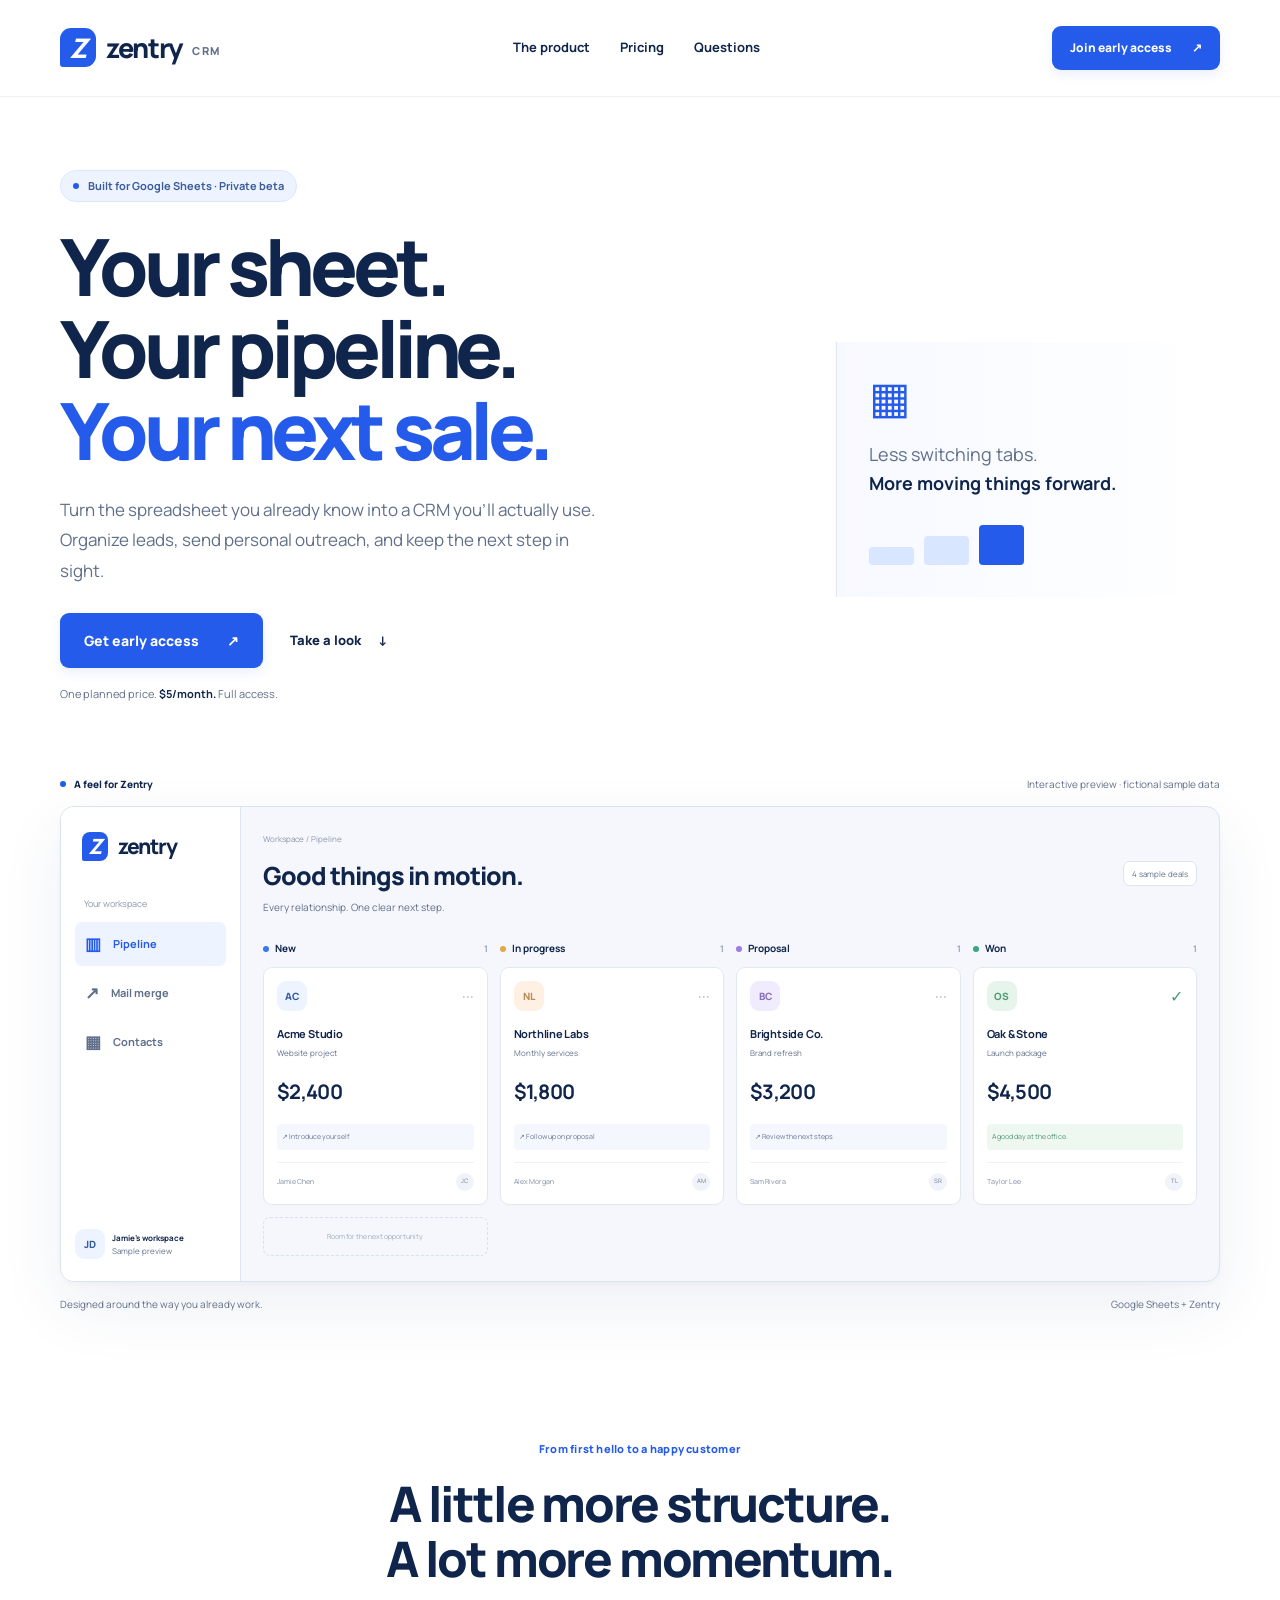
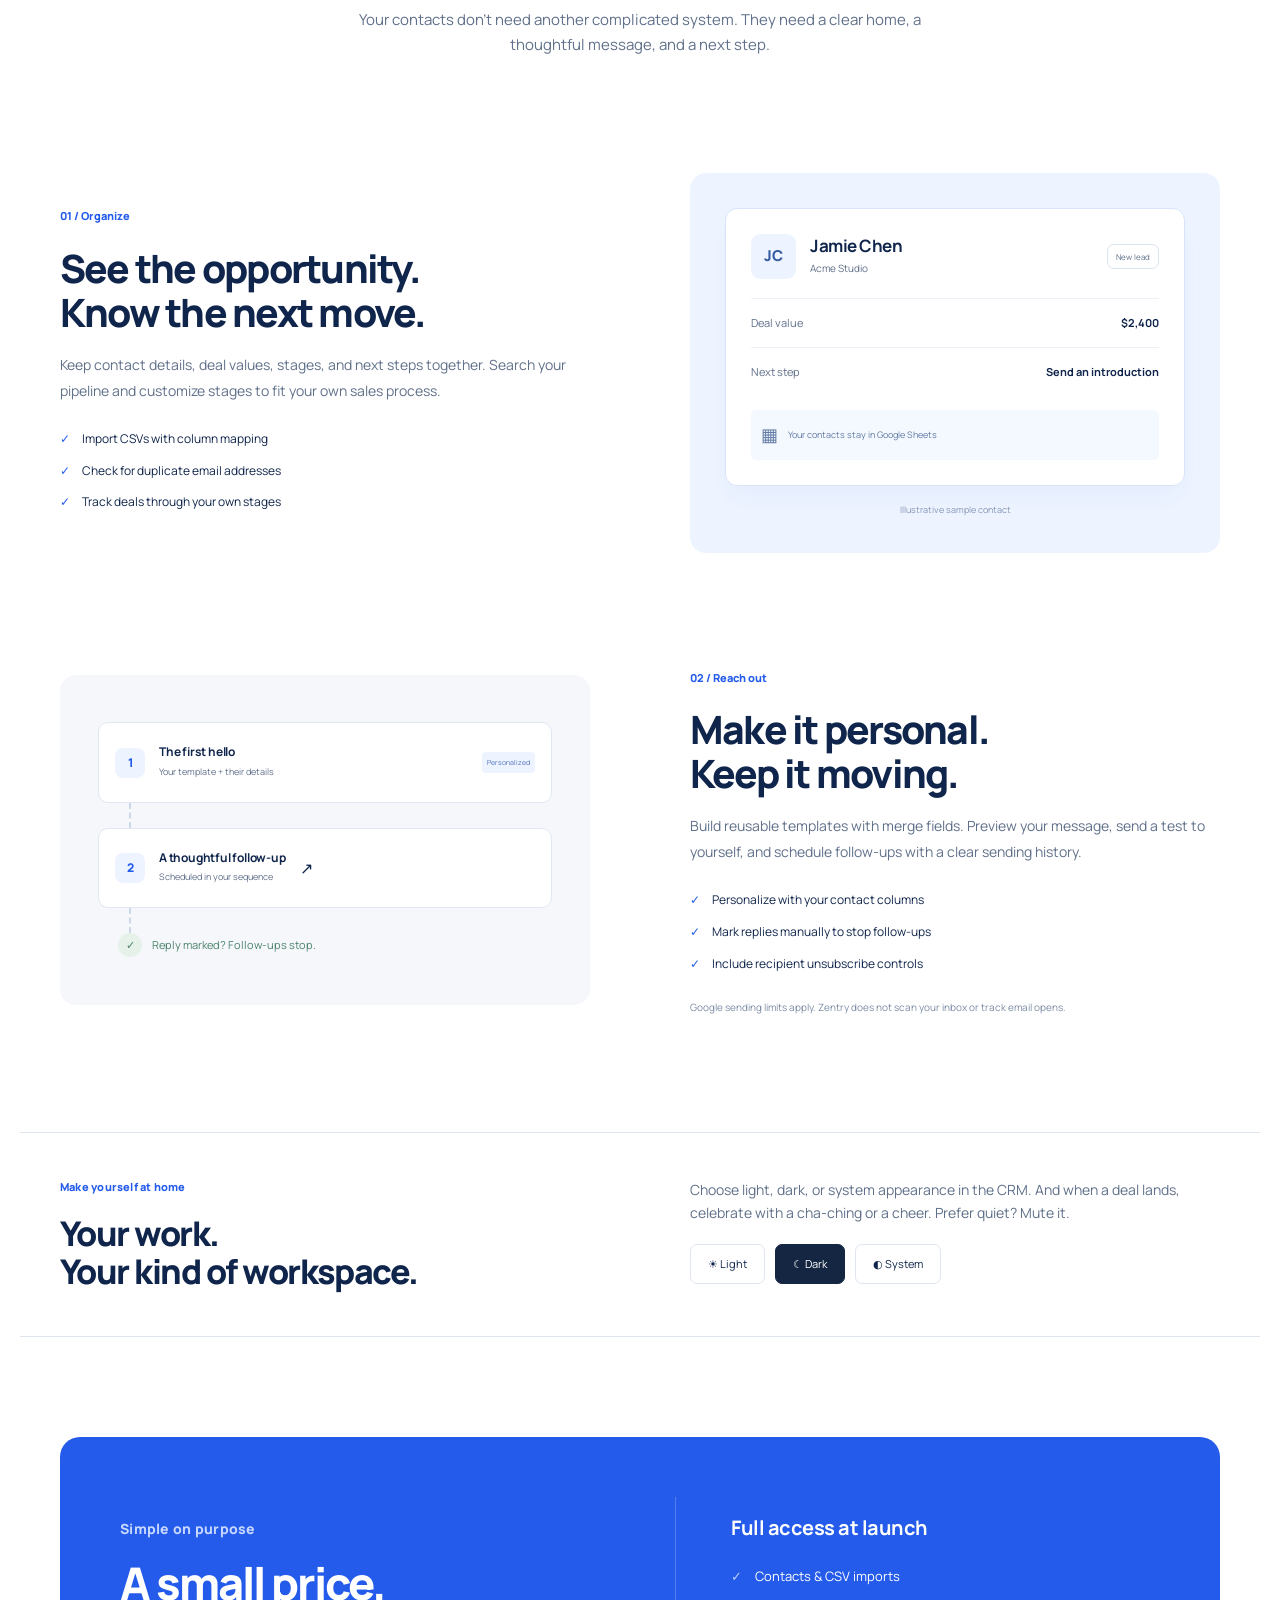
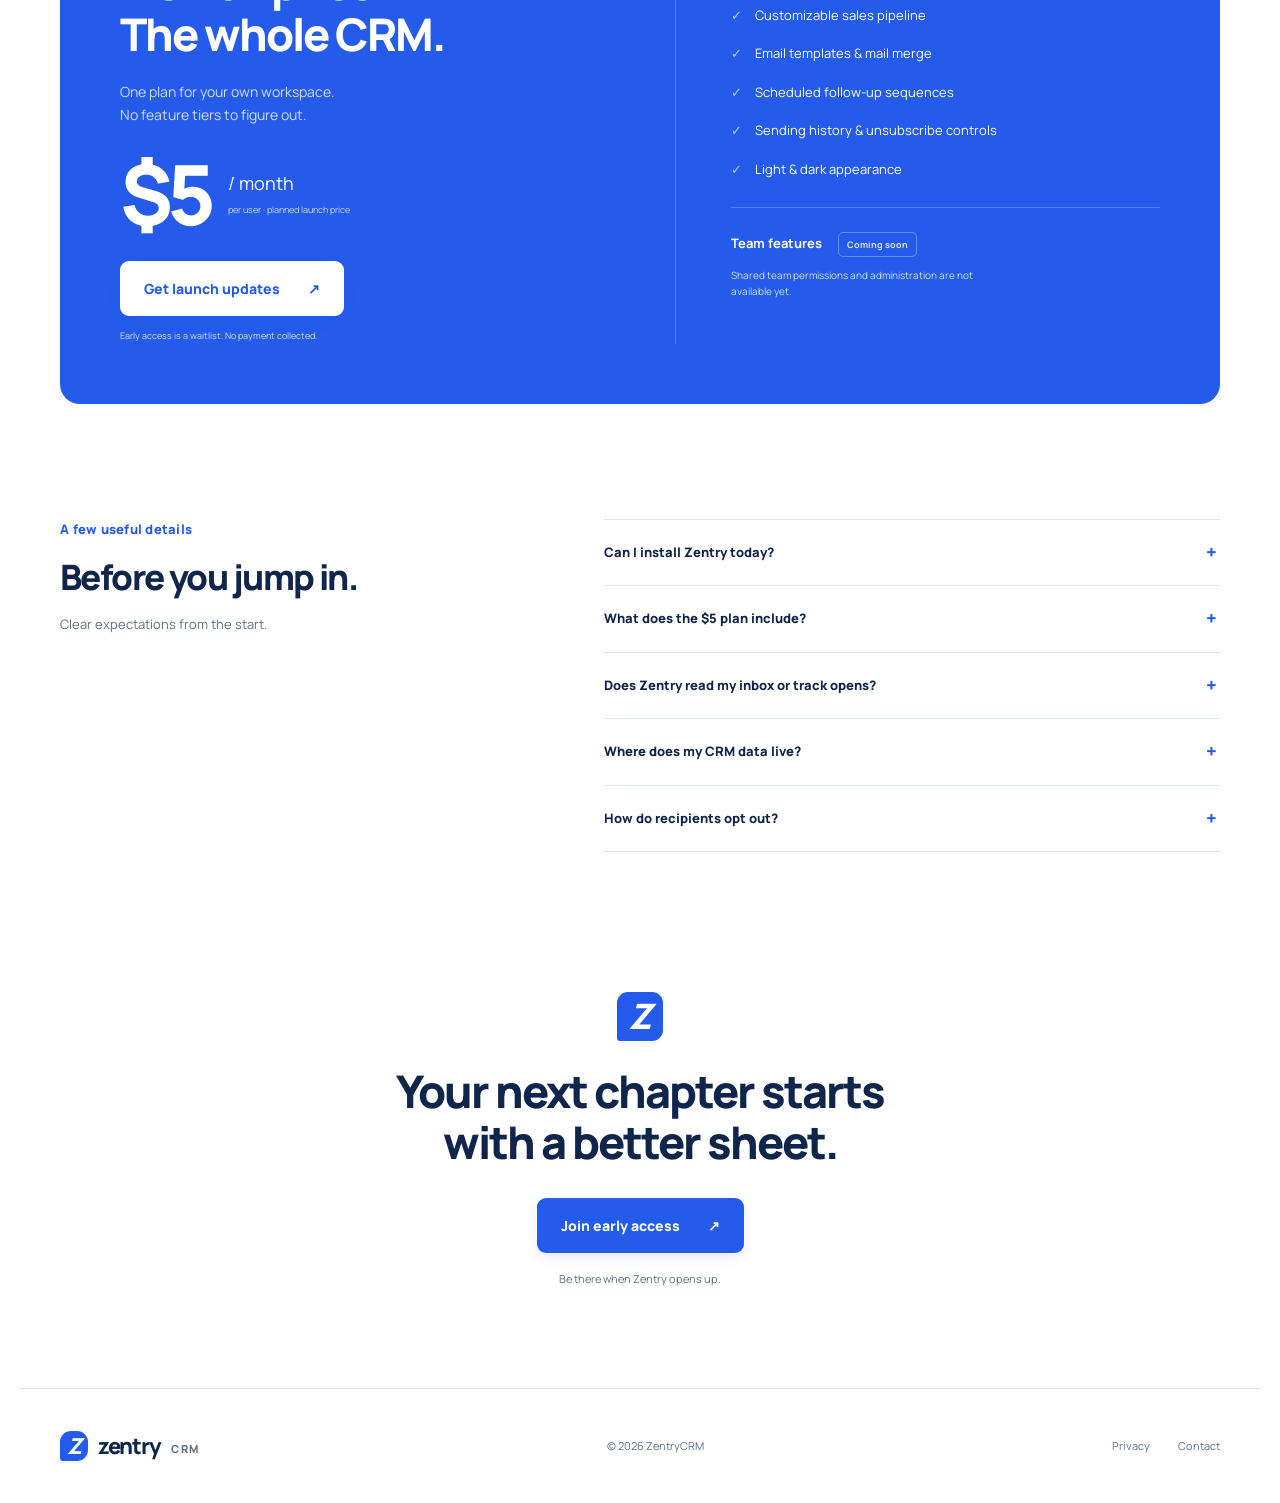
==== commit d1dafc57: "Rebuild Zentry landing page with blue product-focused design" ====
--- a/index.html
+++ b/index.html
@@ -1 +1,14 @@
-<!doctype html><html lang="en"><head><meta charset="utf-8"><meta name="viewport" content="width=device-width,initial-scale=1"><meta name="description" content="ZentryCRM brings contacts, personalized outreach, and a sales pipeline into Google Sheets. Join early access."><title>ZentryCRM — Relationships, beautifully organized.</title><link rel="stylesheet" href="/brand.css"></head><body><nav><a class="wordmark" href="/">ZENTRY<span>CRM</span></a><div><a href="#features">Features</a> &nbsp; <a href="#pricing">Pricing</a> &nbsp; <a href="#access">Early access</a> &nbsp; <a href="/privacy">Privacy</a></div></nav><main><section class="hero"><div><div class="eyebrow">BUILT FOR GOOGLE SHEETS · PRIVATE BETA</div><h1>Relationships.<br>Beautifully organized.</h1><p>Turn your spreadsheet into a focused sales workspace. Keep contacts together, personalize your outreach, and move deals forward with ZentryCRM.</p><a class="button" href="https://tally.so/r/obVMPx">Join early access →</a><p class="small">One $5/month per-user full-access plan is in development. Joining the waitlist does not start a subscription.</p></div><div class="logo-panel"><img src="/assets/zentry-logo.png" alt="Zentry CRM gold Z shield logo" width="1024" height="1024"></div></section><section class="section" id="features"><div class="eyebrow">LESS ADMIN. MORE FOLLOW-THROUGH.</div><h2>Your next move, in one place.</h2><div class="grid"><article class="tile"><h3>A clear sales pipeline</h3><p>Track stages, deal values, and next steps. Search contacts, customize stages, and celebrate wins with a cha-ching or cheering sound.</p></article><article class="tile"><h3>Personalized outreach</h3><p>Build reusable templates, merge contact details, preview messages, and send a sample to yourself before starting a campaign.</p></article><article class="tile"><h3>Follow-ups with control</h3><p>Schedule follow-ups and mark replies manually. Pending sends stop for contacts marked replied or unsubscribed.</p></article><article class="tile"><h3>Contacts without the clutter</h3><p>Add contacts or import a CSV with column mapping and duplicate-email checks.</p></article><article class="tile"><h3>Your preferred appearance</h3><p>Choose light, dark, or system mode across the CRM, templates, and mail merge panels.</p></article><article class="tile"><h3>Visible sending history</h3><p>Review sent, pending, stopped, and uncertain deliveries. Zentry does not scan your inbox or track email opens in this beta.</p></article></div></section><section class="section" id="pricing"><div class="eyebrow">ONE PLAN. EVERY FEATURE.</div><h2>$5/month per user. Full access.</h2><p>One plan includes every available Zentry feature. No feature tiers. Google sending quotas and service limits still apply.</p><p class="small">Paid signup is coming soon. No payment is collected when you join the waitlist.</p><a class="button" href="https://tally.so/r/obVMPx">Get launch updates</a></section><section class="section" id="teams"><div class="eyebrow">COMING SOON</div><h2>Team features.</h2><p>Shared-workspace permissions and team administration are planned for a future release. They are not available in the current beta.</p></section><section class="section" id="access"><div class="eyebrow">EARLY ACCESS</div><h2>Help shape the next chapter.</h2><p>Zentry is currently an owner-tested private beta. Public installation, multi-customer accounts, and paid plans are being prepared. Marketplace availability and billing details will be announced when ready.</p><a class="button" href="https://tally.so/r/obVMPx">Join the waitlist</a></section></main><footer><span>© 2026 ZentryCRM</span><div><a href="mailto:cs@zentrycrm.com">Contact</a> &nbsp; <a href="/privacy">Privacy policy</a></div></footer></body></html>
+<!doctype html>
+<html lang="en"><head><meta charset="utf-8"><meta name="viewport" content="width=device-width,initial-scale=1"><meta name="description" content="Zentry brings contacts, a sales pipeline and personalized outreach into Google Sheets. Join early access. One planned price: $5/month for full access."><meta name="theme-color" content="#245bea"><title>Zentry CRM — Your sheet. Your next sale.</title><link rel="preconnect" href="https://fonts.googleapis.com"><link rel="preconnect" href="https://fonts.gstatic.com" crossorigin><link href="https://fonts.googleapis.com/css2?family=Manrope:wght@400;500;600;700;800&display=swap" rel="stylesheet"><link rel="stylesheet" href="/brand.css"><script src="/site.js" defer></script></head>
+<body><a class="skip" href="#main">Skip to content</a><header><nav aria-label="Main navigation"><a class="wordmark" href="/" aria-label="Zentry CRM home"><span class="mark">Z</span>zentry<span class="crm">CRM</span></a><div class="nav-links"><a href="#features">The product</a><a href="#pricing">Pricing</a><a href="#faq">Questions</a></div><a class="button small" href="https://tally.so/r/obVMPx">Join early access <span aria-hidden="true">↗</span></a></nav></header>
+<main id="main"><section class="hero wrap"><div class="hero-copy"><div class="badge"><span class="status-dot"></span> Built for Google Sheets · Private beta</div><h1>Your sheet.<br>Your pipeline.<br><span>Your next sale.</span></h1><p class="lead">Turn the spreadsheet you already know into a CRM you’ll actually use. Organize leads, send personal outreach, and keep the next step in sight.</p><div class="hero-actions"><a class="button" href="https://tally.so/r/obVMPx">Get early access <span aria-hidden="true">↗</span></a><a class="text-link" href="#preview">Take a look <span aria-hidden="true">↓</span></a></div><p class="micro">One planned price. <strong>$5/month.</strong> Full access.</p></div><div class="hero-note"><span class="sheet-icon" aria-hidden="true">▦</span><p>Less switching tabs.<br><strong>More moving things forward.</strong></p><div class="note-lines" aria-hidden="true"><span></span><span></span><span></span></div></div></section>
+<section class="preview-wrap wrap" id="preview" aria-label="Interactive product illustration"><div class="preview-caption"><span><span class="status-dot"></span> A feel for Zentry</span><span>Interactive preview · fictional sample data</span></div><div class="workspace"><aside class="app-sidebar"><a href="#preview" class="wordmark"><span class="mark">Z</span>zentry</a><div class="workspace-label">Your workspace</div><div class="demo-tabs" role="tablist" aria-label="Product preview"><button role="tab" aria-selected="true" aria-controls="pipeline-demo" id="pipeline-tab" tabindex="0" data-tab="pipeline"><span aria-hidden="true">▥</span> Pipeline</button><button role="tab" aria-selected="false" aria-controls="outreach-demo" id="outreach-tab" tabindex="-1" data-tab="outreach"><span aria-hidden="true">↗</span> Mail merge</button><button role="tab" aria-selected="false" aria-controls="contacts-demo" id="contacts-tab" tabindex="-1" data-tab="contacts"><span aria-hidden="true">▦</span> Contacts</button></div><div class="sidebar-bottom"><span class="avatar">JD</span><span>Jamie’s workspace<small>Sample preview</small></span></div></aside><div class="app-content"><section id="pipeline-demo" role="tabpanel" aria-labelledby="pipeline-tab"><div class="app-heading"><div><div class="breadcrumb">Workspace / Pipeline</div><h2>Good things in motion.</h2><p>Every relationship. One clear next step.</p></div><span class="pill">4 sample deals</span></div><div class="board"><div class="column"><h3><i class="dot blue"></i> New <span>1</span></h3><article class="deal"><div class="deal-top"><span class="avatar pale">AC</span><span>···</span></div><h4>Acme Studio</h4><p>Website project</p><strong>$2,400</strong><div class="deal-next">↗ Introduce yourself</div><div class="person">Jamie Chen <span>JC</span></div></article><div class="empty-slot">Room for the next opportunity</div></div><div class="column"><h3><i class="dot amber"></i> In progress <span>1</span></h3><article class="deal"><div class="deal-top"><span class="avatar peach">NL</span><span>···</span></div><h4>Northline Labs</h4><p>Monthly services</p><strong>$1,800</strong><div class="deal-next">↗ Follow up on proposal</div><div class="person">Alex Morgan <span>AM</span></div></article></div><div class="column"><h3><i class="dot violet"></i> Proposal <span>1</span></h3><article class="deal"><div class="deal-top"><span class="avatar lavender">BC</span><span>···</span></div><h4>Brightside Co.</h4><p>Brand refresh</p><strong>$3,200</strong><div class="deal-next">↗ Review the next steps</div><div class="person">Sam Rivera <span>SR</span></div></article></div><div class="column"><h3><i class="dot green"></i> Won <span>1</span></h3><article class="deal won"><div class="deal-top"><span class="avatar mint">OS</span><span class="won-check">✓</span></div><h4>Oak &amp; Stone</h4><p>Launch package</p><strong>$4,500</strong><div class="deal-next">A good day at the office.</div><div class="person">Taylor Lee <span>TL</span></div></article></div></div></section>
+<section id="outreach-demo" role="tabpanel" aria-labelledby="outreach-tab" hidden><div class="app-heading"><div><div class="breadcrumb">Workspace / Mail merge</div><h2>A personal touch, at scale.</h2><p>Write once. Make every introduction feel considered.</p></div><span class="pill">Preview only</span></div><div class="email-demo"><div class="email-fields"><p><span>Template</span> A friendly introduction</p><p><span>To</span> Jamie Chen · Acme Studio</p><p><span>Subject</span> A thought for Acme Studio</p></div><div class="email-body"><p>Hi <mark>Jamie</mark>,</p><p>I came across <mark>Acme Studio</mark> and wanted to introduce myself.</p><p>Would you be open to a quick conversation about your next project?</p><p>Best,<br>Alex</p></div><div class="email-foot">Merge fields turn your contact columns into a personal message.</div></div></section>
+<section id="contacts-demo" role="tabpanel" aria-labelledby="contacts-tab" hidden><div class="app-heading"><div><div class="breadcrumb">Workspace / Contacts</div><h2>Your relationships start here.</h2><p>Bring a CSV. Map your columns. Keep things organized.</p></div><span class="pill">Sample contacts</span></div><div class="table-scroll"><table><thead><tr><th>Name</th><th>Company</th><th>Email</th><th>Next step</th></tr></thead><tbody><tr><td>Jamie Chen</td><td>Acme Studio</td><td>jamie@example.com</td><td>Introduce yourself</td></tr><tr><td>Alex Morgan</td><td>Northline Labs</td><td>alex@example.com</td><td>Follow up</td></tr><tr><td>Sam Rivera</td><td>Brightside Co.</td><td>sam@example.com</td><td>Review proposal</td></tr><tr><td>Taylor Lee</td><td>Oak &amp; Stone</td><td>taylor@example.com</td><td>Plan kickoff</td></tr></tbody></table></div></section></div></div><div class="preview-bottom"><span>Designed around the way you already work.</span><span>Google Sheets + Zentry</span></div></section>
+<section class="intro wrap" id="features"><p class="eyebrow">From first hello to a happy customer</p><h2>A little more structure.<br>A lot more momentum.</h2><p class="section-lead">Your contacts don’t need another complicated system. They need a clear home, a thoughtful message, and a next step.</p></section>
+<section class="story wrap"><div class="story-copy"><span class="step-number">01 / Organize</span><h2>See the opportunity.<br>Know the next move.</h2><p>Keep contact details, deal values, stages, and next steps together. Search your pipeline and customize stages to fit your own sales process.</p><ul class="check-list"><li>Import CSVs with column mapping</li><li>Check for duplicate email addresses</li><li>Track deals through your own stages</li></ul></div><div class="story-art contact-art"><div class="mini-contact"><span class="avatar pale large">JC</span><div><h3>Jamie Chen</h3><p>Acme Studio</p></div><span class="pill">New lead</span><dl><div><dt>Deal value</dt><dd>$2,400</dd></div><div><dt>Next step</dt><dd>Send an introduction</dd></div></dl><div class="sheet-strip"><span aria-hidden="true">▦</span> Your contacts stay in Google Sheets</div></div><span class="art-caption">Illustrative sample contact</span></div></section>
+<section class="story reverse wrap"><div class="story-copy"><span class="step-number">02 / Reach out</span><h2>Make it personal.<br>Keep it moving.</h2><p>Build reusable templates with merge fields. Preview your message, send a test to yourself, and schedule follow-ups with a clear sending history.</p><ul class="check-list"><li>Personalize with your contact columns</li><li>Mark replies manually to stop follow-ups</li><li>Include recipient unsubscribe controls</li></ul><p class="fine-print">Google sending limits apply. Zentry does not scan your inbox or track email opens.</p></div><div class="story-art sequence-art"><div class="sequence-item"><span class="sequence-number">1</span><div><h3>The first hello</h3><p>Your template + their details</p></div><span class="tiny-tag">Personalized</span></div><div class="sequence-line"></div><div class="sequence-item"><span class="sequence-number">2</span><div><h3>A thoughtful follow-up</h3><p>Scheduled in your sequence</p></div><span aria-hidden="true">↗</span></div><div class="sequence-line"></div><div class="sequence-stop"><span>✓</span> Reply marked? Follow-ups stop.</div></div></section>
+<section class="personality wrap"><div><p class="eyebrow">Make yourself at home</p><h2>Your work.<br>Your kind of workspace.</h2></div><div><p>Choose light, dark, or system appearance in the CRM. And when a deal lands, celebrate with a cha-ching or a cheer. Prefer quiet? Mute it.</p><div class="appearance-swatches" aria-label="CRM supports light and dark appearance"><span>☀ Light</span><span>☾ Dark</span><span>◐ System</span></div></div></section>
+<section class="pricing wrap" id="pricing"><div class="price-intro"><p class="eyebrow">Simple on purpose</p><h2>A small price.<br>The whole CRM.</h2><p>One plan for your own workspace.<br>No feature tiers to figure out.</p><div class="price"><span>$5</span><div>/ month<small>per user · planned launch price</small></div></div><a class="button white" href="https://tally.so/r/obVMPx">Get launch updates <span aria-hidden="true">↗</span></a><p class="pricing-note">Early access is a waitlist. No payment collected.</p></div><div class="price-includes"><h3>Full access at launch</h3><ul><li>Contacts &amp; CSV imports</li><li>Customizable sales pipeline</li><li>Email templates &amp; mail merge</li><li>Scheduled follow-up sequences</li><li>Sending history &amp; unsubscribe controls</li><li>Light &amp; dark appearance</li></ul><div class="team-note"><span>Team features</span><span class="coming">Coming soon</span><p>Shared team permissions and administration are not available yet.</p></div></div></section>
+<section class="faq wrap" id="faq"><div><p class="eyebrow">A few useful details</p><h2>Before you jump in.</h2><p>Clear expectations from the start.</p></div><div class="questions"><details><summary>Can I install Zentry today?</summary><p>Zentry is in an owner-tested private beta. Public installation, customer accounts, and billing are being prepared. Join the waitlist for launch updates.</p></details><details><summary>What does the $5 plan include?</summary><p>The planned price is $5 per month per user for full access to the individual CRM features shown here. Google service quotas and sending limits still apply. Team functionality is coming soon.</p></details><details><summary>Does Zentry read my inbox or track opens?</summary><p>No. The current beta does not scan your inbox or use open-tracking pixels. Mark replies manually so the sequence knows to stop following up.</p></details><details><summary>Where does my CRM data live?</summary><p>The beta uses Google Sheets for contacts and sending records, plus Apps Script properties for configuration. See our privacy notice for details about the beta and website providers.</p></details><details><summary>How do recipients opt out?</summary><p>Outreach includes an unsubscribe link. Confirming an opt-out stops that sender’s outreach in that spreadsheet. It is not a global opt-out from all senders or spreadsheets.</p></details></div></section>
+<section class="closing wrap"><span class="mark">Z</span><h2>Your next chapter starts<br>with a better sheet.</h2><a class="button" href="https://tally.so/r/obVMPx">Join early access <span aria-hidden="true">↗</span></a><p>Be there when Zentry opens up.</p></section></main><footer class="wrap"><a class="wordmark" href="/"><span class="mark">Z</span>zentry<span class="crm">CRM</span></a><span>© 2026 ZentryCRM</span><div><a href="/privacy">Privacy</a><a href="mailto:cs@zentrycrm.com">Contact</a></div></footer></body></html>
--- a/brand.css
+++ b/brand.css
@@ -1 +1,2 @@
-:root{color-scheme:light;--green:#103c32;--gold:#d5b875;--ink:#18392f;--muted:#596d65;--paper:#f8f6ef}*{box-sizing:border-box}body{margin:0;background:var(--paper);color:var(--ink);font:16px/1.65 system-ui,sans-serif}a{color:inherit}nav{display:flex;justify-content:space-between;align-items:center;gap:24px;padding:22px 7%;border-bottom:1px solid #d8dfd6}.wordmark{font:26px Georgia,serif;letter-spacing:.18em;text-decoration:none}.wordmark span{display:block;font:10px system-ui;letter-spacing:.5em;margin-top:6px}.button{display:inline-block;background:var(--green);color:white;padding:15px 24px;border:1px solid var(--green);border-radius:6px;font:600 15px system-ui;text-decoration:none;cursor:pointer}.button:hover{background:#205847}.button:disabled{opacity:.6;cursor:wait}a:focus-visible,button:focus-visible{outline:3px solid #af8126;outline-offset:5px}.hero{display:grid;grid-template-columns:1.2fr 1fr;align-items:center;padding:72px 7%;gap:60px}.eyebrow{font-size:11px;letter-spacing:.2em;font-weight:700;margin:32px 0 14px;color:var(--muted)}h1{font:clamp(42px,5vw,72px)/1.08 Georgia,serif;letter-spacing:-.035em;margin:0 0 24px}h2{font:36px/1.2 Georgia,serif}p{color:var(--muted);max-width:620px}.logo-panel{background:var(--green);border-radius:16px;overflow:hidden}.logo-panel img{display:block;width:100%;height:auto}.section{padding:52px 7%;border-top:1px solid #d8dfd6}.grid{display:grid;grid-template-columns:repeat(3,1fr);gap:24px}.tile{background:white;border:1px solid #d8dfd6;padding:26px;border-radius:10px}.tile h3{margin:0 0 12px;font-size:18px}.small{font-size:13px}footer{padding:30px 7%;display:flex;justify-content:space-between;gap:20px;flex-wrap:wrap}.preference-page{min-height:100vh;background:var(--green);display:grid;place-items:center;padding:28px}.preference-card{width:100%;max-width:620px;background:var(--paper);padding:48px;border-radius:14px;border-top:5px solid var(--gold)}.preference-card h1{font-size:48px}.preference-card .button{width:100%;margin-top:16px}#status{min-height:26px;font-size:14px}[hidden]{display:none!important}@media(max-width:700px){.hero,.grid{grid-template-columns:1fr}.hero{padding-top:38px;gap:30px}.logo-panel{max-width:360px}.preference-card{padding:28px}.preference-card h1{font-size:38px}nav{flex-wrap:wrap}}
+:root{--blue:#245bea;--navy:#10254b;--ice:#eef4ff;--slate:#60708a;--border:#dfe6f1;--white:#fff}*{box-sizing:border-box}html{scroll-behavior:smooth;scroll-padding-top:100px}body{margin:0;background:#fff;color:var(--navy);font-family:Manrope,-apple-system,BlinkMacSystemFont,"Segoe UI",sans-serif;font-size:16px;line-height:1.65}a{color:inherit;text-decoration:none}button{font:inherit}button,a,summary{-webkit-tap-highlight-color:transparent}a:focus-visible,button:focus-visible,summary:focus-visible{outline:3px solid #f59e0b;outline-offset:5px}h1,h2,h3,h4,p{margin:0}h1,h2,h3,h4{line-height:1.13;letter-spacing:-.045em}h2{font-size:clamp(32px,4vw,49px);font-weight:800}p{color:var(--slate)}.wrap{max-width:1240px;margin:auto;padding-left:40px;padding-right:40px}.skip{position:fixed;left:20px;top:-80px;z-index:10;background:white;padding:12px}.skip:focus{top:10px}header{border-bottom:1px solid #edf0f6;background:rgba(255,255,255,.97)}nav{max-width:1240px;margin:auto;min-height:96px;padding:20px 40px;display:flex;align-items:center;justify-content:space-between;gap:24px}.wordmark{display:inline-flex;align-items:center;gap:10px;font-size:27px;font-weight:800;letter-spacing:-1.3px;white-space:nowrap}.mark{display:inline-grid;place-items:center;width:36px;height:39px;border-radius:11px 11px 11px 3px;background:var(--blue);color:white;font-size:27px;font-weight:800;line-height:1;font-style:italic;letter-spacing:-3px;padding-right:3px}.crm{font-size:11px;letter-spacing:1.5px;color:var(--slate);margin-left:1px;margin-top:6px}.nav-links{display:flex;gap:30px;font-size:13px;font-weight:700}.nav-links a:hover,.text-link:hover{color:var(--blue)}.button{display:inline-flex;align-items:center;justify-content:center;gap:28px;background:var(--blue);color:white;padding:16px 24px;border-radius:9px;font-size:14px;font-weight:800;min-height:48px;box-shadow:0 5px 12px #245bea17;transition:background .2s,transform .2s}.button:hover{background:#1648c9;transform:translateY(-2px)}.button.small{padding:12px 18px;min-height:44px;font-size:12px;gap:20px}.hero{padding-top:73px;padding-bottom:58px;display:grid;grid-template-columns:1.7fr 1fr;gap:30px;align-items:center}.badge{display:inline-flex;align-items:center;gap:9px;background:var(--ice);border:1px solid #dce7ff;border-radius:30px;padding:6px 12px;font-size:11px;font-weight:700;color:#3c5c9b}.status-dot{width:6px;height:6px;border-radius:50%;display:inline-block;background:var(--blue)}h1{font-size:clamp(48px,6.2vw,79px);font-weight:800;letter-spacing:-.065em;margin:23px 0 23px;line-height:1.04}h1 span{color:var(--blue)}.lead{max-width:535px;font-size:17px;line-height:1.8}.hero-actions{display:flex;gap:27px;align-items:center;margin-top:27px}.text-link{font-size:13px;font-weight:800}.text-link span{margin-left:14px}.micro{font-size:11px;margin-top:17px}.micro strong{color:var(--navy)}.hero-note{position:relative;margin:65px 0 0 35px;min-height:245px;padding:32px;border-left:1px solid var(--border);background:linear-gradient(90deg,#f6f9ff,white);font-size:18px}.hero-note strong{font-weight:700;color:var(--navy)}.sheet-icon{display:block;color:var(--blue);font-size:44px;line-height:1;margin-bottom:22px}.note-lines{display:flex;gap:10px;align-items:flex-end;margin-top:26px;height:40px}.note-lines span{width:45px;background:#d9e6ff;border-radius:4px}.note-lines span:nth-child(1){height:18px}.note-lines span:nth-child(2){height:29px}.note-lines span:nth-child(3){height:40px;background:var(--blue)}.preview-wrap{padding-bottom:35px}.preview-caption,.preview-bottom{display:flex;justify-content:space-between;align-items:center;font-size:10px;color:var(--slate);gap:16px;padding:14px 0}.preview-caption>span:first-child{display:flex;gap:8px;align-items:center;font-weight:800;color:var(--navy)}.workspace{display:grid;grid-template-columns:180px 1fr;border:1px solid #d9e3f2;border-radius:14px;overflow:hidden;min-height:460px;box-shadow:0 25px 65px #23467514,0 2px 5px #18305b08;background:#f5f7fc}.app-sidebar{background:#fff;border-right:1px solid var(--border);padding:22px 14px;display:flex;flex-direction:column}.app-sidebar .wordmark{font-size:21px;padding:0 7px}.app-sidebar .mark{width:26px;height:29px;font-size:21px;border-radius:8px 8px 8px 2px}.workspace-label{font-size:9px;color:#8c98ad;margin:33px 9px 10px}.demo-tabs{display:flex;flex-direction:column;gap:5px}.demo-tabs button{border:0;background:none;display:flex;align-items:center;gap:12px;padding:12px 10px;min-height:44px;color:#60708a;font-size:11px;text-align:left;border-radius:7px;font-weight:700;cursor:pointer}.demo-tabs button[aria-selected=true]{color:var(--blue);background:#edf3ff}.demo-tabs button:hover{background:#f0f4fc}.demo-tabs button span{font-size:17px;line-height:1}.sidebar-bottom{display:flex;gap:7px;align-items:center;margin-top:auto;padding-top:30px;font-size:8px;font-weight:700}.sidebar-bottom small{display:block;font-size:8px;color:var(--slate);font-weight:400}.avatar{background:var(--ice);width:30px;height:30px;border-radius:9px;display:inline-grid;place-items:center;font-size:10px;color:#355ba0;font-weight:800;flex-shrink:0}.app-content{padding:25px 22px}.app-heading{display:flex;align-items:center;justify-content:space-between;gap:15px;margin-bottom:28px}.breadcrumb{color:#8b96a9;font-size:8px;margin-bottom:17px}.app-heading h2{font-size:25px;letter-spacing:-1px}.app-heading p{font-size:10px;margin-top:8px}.pill{border:1px solid #dce4ef;border-radius:7px;padding:5px 8px;background:white;white-space:nowrap;font-size:8px;color:var(--slate)}.board{display:grid;grid-template-columns:repeat(4,1fr);gap:12px}.column h3{font-size:10px;letter-spacing:0;display:flex;align-items:center;gap:6px;margin:0 0 13px}.column h3>span{margin-left:auto;color:#97a3b4;font-size:9px}.dot{width:6px;height:6px;border-radius:50%}.blue{background:#3977ed}.amber{background:#e6a844}.violet{background:#9c7ce4}.green{background:#37a57d}.deal{background:white;border:1px solid #e2e8f1;border-radius:9px;padding:13px;box-shadow:0 2px 4px #15326303}.deal-top{display:flex;align-items:center;justify-content:space-between;color:#aab4c5;margin-bottom:17px}.deal h4{font-size:11px;letter-spacing:-.2px}.deal p{font-size:8px;margin-top:5px}.deal>strong{font-size:20px;letter-spacing:-.7px;display:block;margin:16px 0}.deal-next{font-size:7px;background:#f4f7fd;border-radius:4px;padding:7px 5px;color:#6b7a91;white-space:nowrap}.person{display:flex;align-items:center;justify-content:space-between;font-size:7px;color:#7e8aa0;border-top:1px solid #eff2f7;margin-top:12px;padding-top:10px}.person span{display:grid;place-items:center;width:18px;height:18px;border-radius:50%;background:#f0f3f9;font-size:6px;color:#6f7b90}.peach{background:#fff0e4;color:#ba8c59}.lavender{background:#f0ebfd;color:#8c72b9}.mint{background:#e6f5ec;color:#539b74}.won-check{color:#479978}.won .deal-next{color:#519476;background:#eef8f1}.empty-slot{border:1px dashed #d9e1ef;border-radius:7px;text-align:center;color:#a0acbf;padding:13px 8px;font-size:7px;margin-top:12px}.email-demo{background:white;border:1px solid var(--border);border-radius:8px;max-width:650px;margin:auto}.email-fields{padding:10px 20px;border-bottom:1px solid var(--border)}.email-fields p{font-size:10px;margin:7px 0;color:var(--navy)}.email-fields span{display:inline-block;width:70px;color:var(--slate)}.email-body{padding:15px 20px;font-size:11px}.email-body p{margin-bottom:12px;color:#40516f}mark{color:#245bea;background:#eef4ff;border-radius:3px;padding:2px 4px}.email-foot{padding:10px 20px;border-top:1px solid var(--border);font-size:9px;color:var(--slate)}.table-scroll{overflow:auto;border:1px solid var(--border);border-radius:8px}table{border-collapse:collapse;width:100%;white-space:nowrap;background:white;font-size:10px;text-align:left}th{font-size:9px;background:#edf2fa;color:var(--slate)}td,th{padding:17px 14px;border-bottom:1px solid #e8edf5}tbody tr:last-child td{border:0}[hidden]{display:none!important}.intro{text-align:center;padding-top:78px;padding-bottom:60px}.eyebrow{color:var(--blue);font-size:11px;font-weight:800;margin-bottom:18px;letter-spacing:.02em}.section-lead{max-width:570px;margin:22px auto 0;font-size:15px}.story{display:grid;grid-template-columns:1fr 1fr;gap:100px;align-items:center;padding-top:55px;padding-bottom:55px}.story-copy h2{font-size:39px;margin:18px 0}.step-number{font-size:11px;font-weight:800;color:var(--blue)}.story-copy>p{font-size:14px;line-height:1.85}.check-list{padding:0;list-style:none;font-size:12px;margin-top:25px}.check-list li{margin:12px 0}.check-list li:before{content:'✓';color:var(--blue);margin-right:12px}.story-art{min-height:330px;border-radius:16px;display:flex;flex-direction:column;justify-content:center;padding:35px;background:#eef4ff}.mini-contact{background:white;border:1px solid #d8e4fa;border-radius:12px;padding:25px;display:flex;flex-wrap:wrap;align-items:center;gap:14px;box-shadow:0 15px 25px #245bea09}.large{width:45px;height:45px;font-size:15px}.mini-contact h3{font-size:17px;letter-spacing:-.5px}.mini-contact p{font-size:10px;margin-top:5px}.mini-contact .pill{margin-left:auto}.mini-contact dl{width:100%;margin:5px 0 0}.mini-contact dl>div{display:flex;justify-content:space-between;border-top:1px solid #edf1f7;padding:15px 0;font-size:11px}.mini-contact dt{color:var(--slate)}.mini-contact dd{margin:0;font-weight:700}.sheet-strip{width:100%;background:#f4f8ff;color:#627ba4;font-size:9px;padding:10px;border-radius:5px;display:flex;gap:10px;align-items:center}.sheet-strip span{font-size:18px}.art-caption{text-align:center;font-size:9px;color:#8497b7;margin-top:17px}.reverse .story-copy{order:2}.sequence-art{background:#f5f7fb;padding:38px}.sequence-item{display:flex;gap:14px;align-items:center;background:#fff;border:1px solid #e1e7f2;border-radius:10px;padding:22px 16px}.sequence-number{width:30px;height:30px;display:grid;place-items:center;border-radius:8px;background:var(--ice);color:var(--blue);font-size:12px;font-weight:800}.sequence-item h3{font-size:12px;letter-spacing:-.2px}.sequence-item p{font-size:9px;margin-top:6px}.tiny-tag{margin-left:auto;font-size:7px;background:#edf3ff;color:#5075bc;padding:5px;border-radius:4px}.sequence-line{height:25px;border-left:2px dashed #cbd7eb;margin-left:31px}.sequence-stop{font-size:11px;display:flex;align-items:center;gap:10px;margin-left:20px;color:#4c826a}.sequence-stop span{background:#e5f1e9;border-radius:50%;width:24px;height:24px;display:grid;place-items:center}.story-copy .fine-print{font-size:10px;margin-top:25px;color:#7b8ba3}.personality{margin-top:60px;margin-bottom:100px;display:grid;grid-template-columns:1fr 1fr;gap:100px;padding-top:45px;padding-bottom:45px;border-top:1px solid var(--border);border-bottom:1px solid var(--border)}.personality h2{font-size:34px}.personality>div>p:not(.eyebrow){font-size:14px}.appearance-swatches{display:flex;gap:10px;margin-top:20px}.appearance-swatches span{font-size:11px;display:inline-block;padding:10px 17px;border:1px solid var(--border);border-radius:7px}.appearance-swatches span:nth-child(2){background:#142642;color:white;border-color:#142642}.pricing{background:var(--blue);border-radius:20px;padding:60px;max-width:1160px;display:grid;grid-template-columns:1fr 1fr;gap:70px;color:white;position:relative;overflow:hidden}.pricing .eyebrow{color:#c5d6ff}.pricing h2{font-size:45px}.pricing p{color:#d1ddff;font-size:14px;margin-top:20px}.price{display:flex;align-items:center;gap:18px;margin:26px 0}.price>span{font-size:83px;letter-spacing:-6px;line-height:1;font-weight:800}.price>div{font-size:18px}.price small{display:block;font-size:9px;margin-top:4px;color:#c8d7ff}.white{background:white;color:var(--blue)}.white:hover{background:#edf3ff}.pricing .pricing-note{font-size:9px;margin-top:13px}.price-includes{border-left:1px solid #ffffff35;padding-left:55px;padding-top:20px}.price-includes h3{font-size:20px;letter-spacing:-.5px}.price-includes ul{list-style:none;padding:0;margin:27px 0;font-size:13px}.price-includes li{margin:17px 0}.price-includes li:before{content:'✓';margin-right:13px;color:#b5cdff}.team-note{border-top:1px solid #ffffff35;padding-top:25px;font-size:13px;font-weight:700}.coming{font-size:9px;padding:5px 8px;border:1px solid #ffffff50;border-radius:5px;margin-left:16px;color:#e0e9ff}.team-note p{font-size:10px;font-weight:400;margin-top:12px;max-width:280px}.faq{display:grid;grid-template-columns:1fr 1.3fr;gap:70px;padding-top:115px;padding-bottom:85px}.faq h2{font-size:35px;margin-bottom:16px}.faq p{font-size:13px}.questions details{border-bottom:1px solid var(--border)}.questions details:first-child{border-top:1px solid var(--border)}summary{cursor:pointer;font-size:13px;font-weight:800;padding:22px 25px 22px 0;position:relative;list-style:none}summary::-webkit-details-marker{display:none}summary:after{content:'+';position:absolute;right:3px;color:var(--blue);font-size:19px;top:17px}details[open] summary:after{content:'−'}.questions details p{padding:0 25px 22px 0;font-size:12px;line-height:1.9}.closing{text-align:center;padding-top:55px;padding-bottom:100px}.closing .mark{width:46px;height:49px;font-size:35px}.closing h2{margin:25px 0 30px;font-size:45px}.closing p{font-size:11px;margin-top:17px}footer{min-height:115px;border-top:1px solid var(--border);display:flex;align-items:center;justify-content:space-between;gap:24px;font-size:11px;color:var(--slate)}footer .wordmark{font-size:22px;color:var(--navy)}footer .mark{height:30px;width:28px;font-size:22px}footer>div{display:flex;gap:28px}.section{padding:65px 35px}.section h1{font-size:50px}.section h2{font-size:25px;margin:35px 0 15px}.section p{margin:15px 0;font-size:15px}.section a{text-decoration:underline;color:var(--blue)}
+@media(min-width:1450px){.hero{padding-top:90px}}@media(max-width:1000px){.hero-note{margin-left:0}.story,.personality{gap:45px}.workspace{grid-template-columns:145px 1fr}.app-content{padding:22px 15px}.board{gap:8px}.deal{padding:10px}.deal-next{font-size:6px}.pricing{margin-left:25px;margin-right:25px;padding:40px;gap:40px}.price-includes{padding-left:35px}.story-copy h2{font-size:33px}.story-art{padding:25px}.mini-contact{padding:18px}.tiny-tag{display:none}}@media(max-width:760px){.wrap{padding-left:22px;padding-right:22px}nav{padding:17px 22px;min-height:80px}.nav-links{display:none}.wordmark{font-size:24px}.button.small{font-size:10px;padding:10px 12px;gap:10px}.hero{display:block;padding-top:45px;padding-bottom:34px}.hero-note{display:none}h1{font-size:clamp(48px,10vw,68px)}.lead{font-size:15px;max-width:490px}.hero-actions{gap:20px}.badge{font-size:9px}.preview-caption{font-size:8px}.workspace{display:block;min-height:0}.app-sidebar{padding:12px;border-right:0;border-bottom:1px solid var(--border)}.app-sidebar>.wordmark,.workspace-label,.sidebar-bottom{display:none}.demo-tabs{flex-direction:row;gap:6px}.demo-tabs button{flex:1;justify-content:center;font-size:10px;padding:8px 5px;gap:7px}.app-content{padding:20px 13px}.app-heading h2{font-size:21px}.app-heading p{font-size:9px}.app-heading{margin-bottom:22px}.breadcrumb{font-size:7px;margin-bottom:12px}.app-heading>.pill{display:none}.board{grid-template-columns:repeat(2,1fr);gap:20px 12px}.deal{padding:12px}.deal h4{font-size:12px}.deal p{font-size:9px}.deal-next{font-size:8px}.deal>strong{font-size:22px;margin:12px 0}.person{font-size:8px}.column h3{font-size:11px}.deal-top{margin-bottom:13px}.empty-slot{display:none}.preview-bottom{font-size:8px}.intro{padding-top:45px;padding-bottom:25px;text-align:left}.intro h2{font-size:34px}.section-lead{font-size:14px;margin-top:18px}.story,.personality,.faq{grid-template-columns:1fr;gap:30px}.story{padding-top:30px;padding-bottom:30px}.story-copy h2{font-size:34px}.reverse .story-copy{order:0}.story-art{min-height:285px;padding:28px}.mini-contact{padding:22px}.mini-contact h3{font-size:16px}.personality{margin:35px 22px 60px;padding:30px 0;gap:20px}.personality h2{font-size:31px}.appearance-swatches span{font-size:10px;padding:8px 14px}.pricing{display:block;padding:35px 28px;margin-left:22px;margin-right:22px;border-radius:14px}.pricing h2{font-size:38px}.price-includes{padding:30px 0 0;margin-top:30px;border:0;border-top:1px solid #ffffff35}.price>span{font-size:75px}.faq{padding-top:65px;padding-bottom:30px;gap:24px}.closing{padding-top:45px;padding-bottom:65px}.closing h2{font-size:34px}footer{padding-top:25px;padding-bottom:25px;flex-wrap:wrap;font-size:10px}footer>span{order:3;width:100%}.section h1{font-size:39px}.section{padding:35px 22px}.table-scroll{max-width:100%}table{font-size:9px}.email-fields{padding:10px}.email-body{padding:12px}.email-foot{padding:10px;font-size:8px}.email-fields span{width:53px}.email-fields p{font-size:9px}}@media(prefers-reduced-motion:reduce){html{scroll-behavior:auto}*,*:before,*:after{transition:none!important;animation:none!important}}
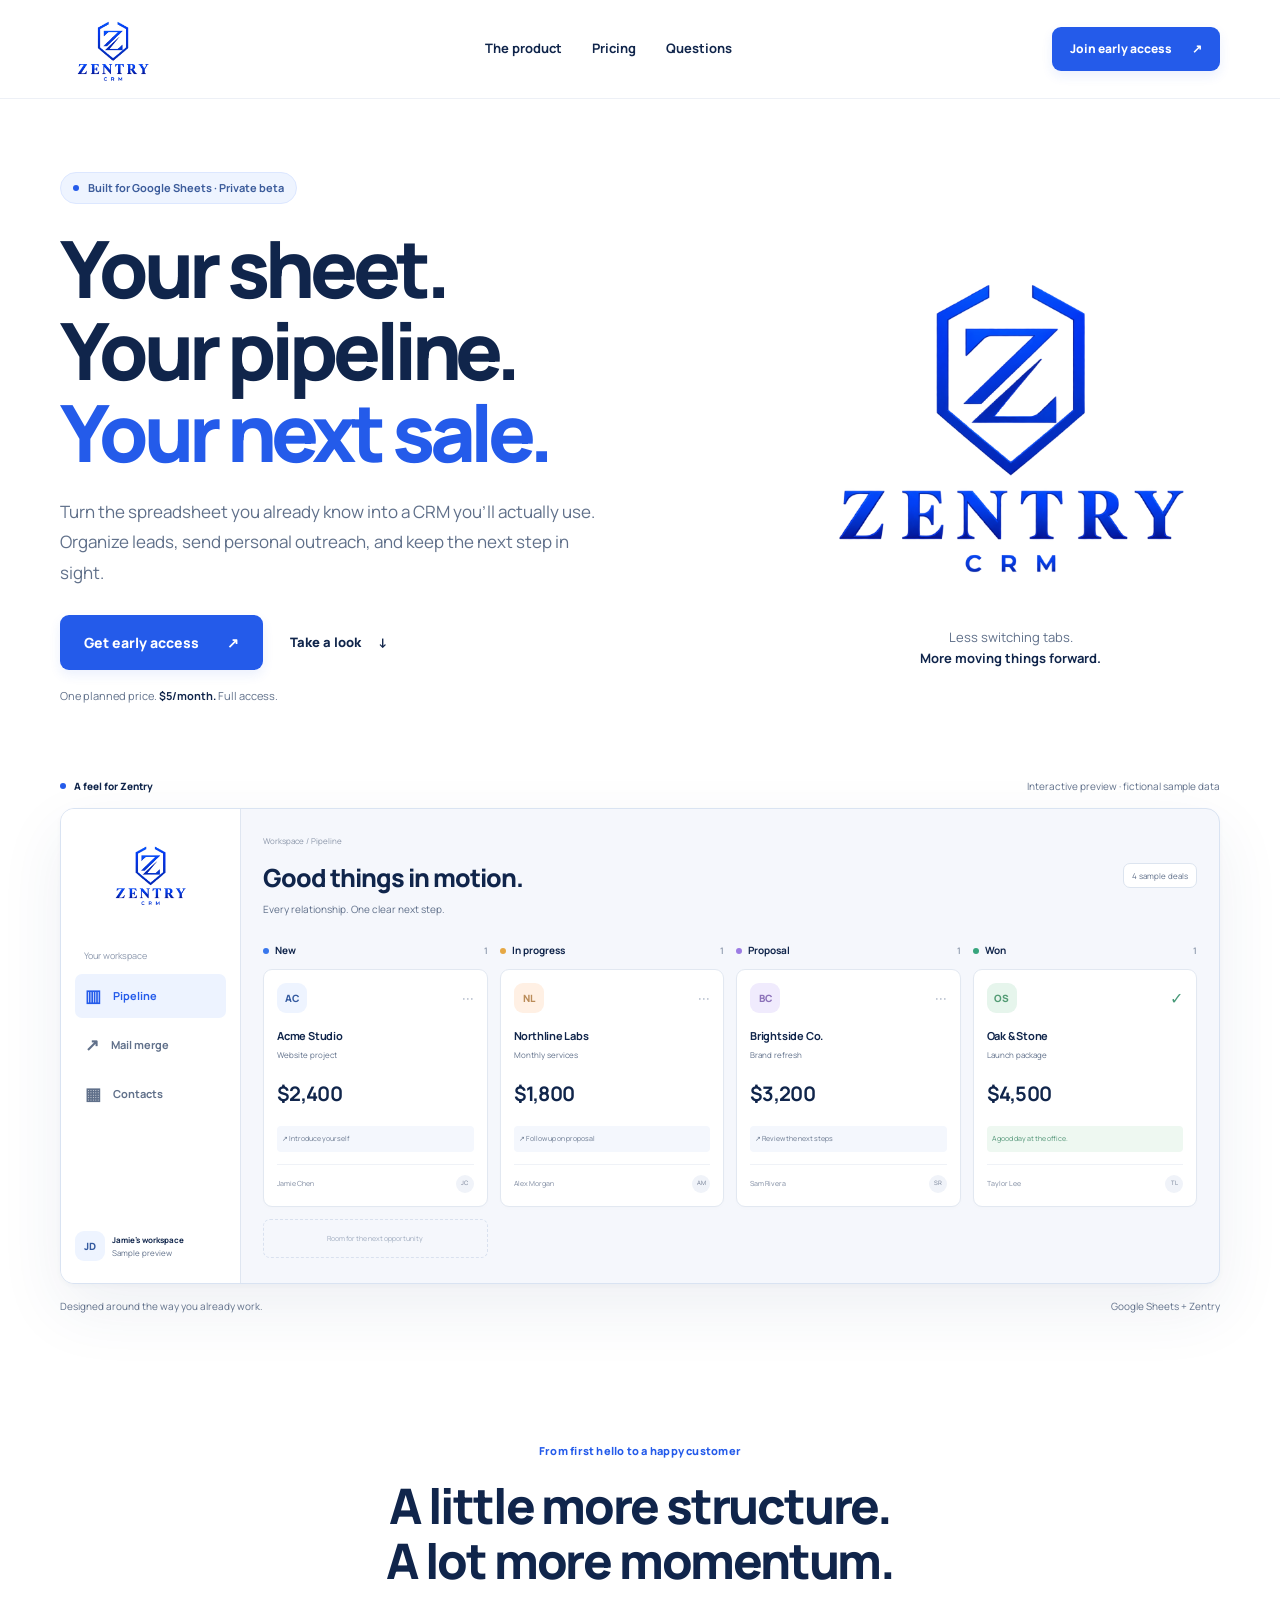
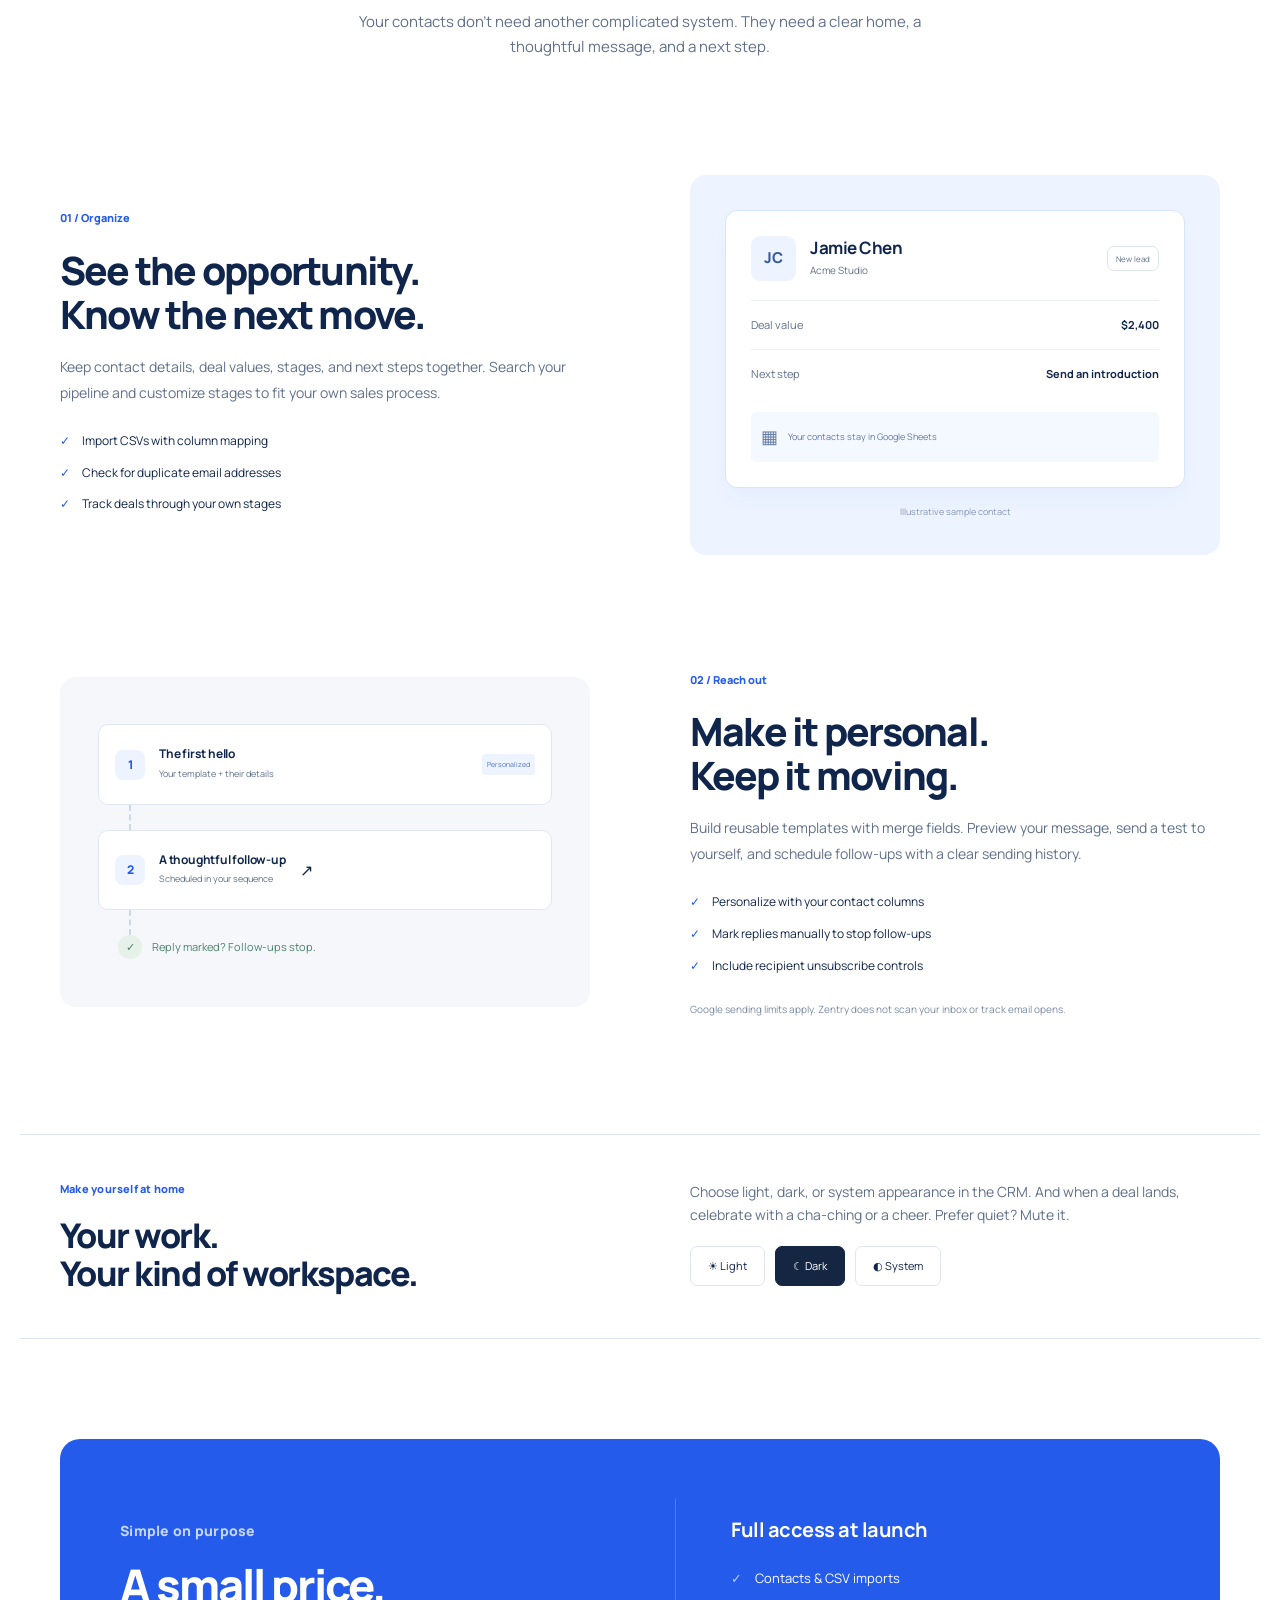
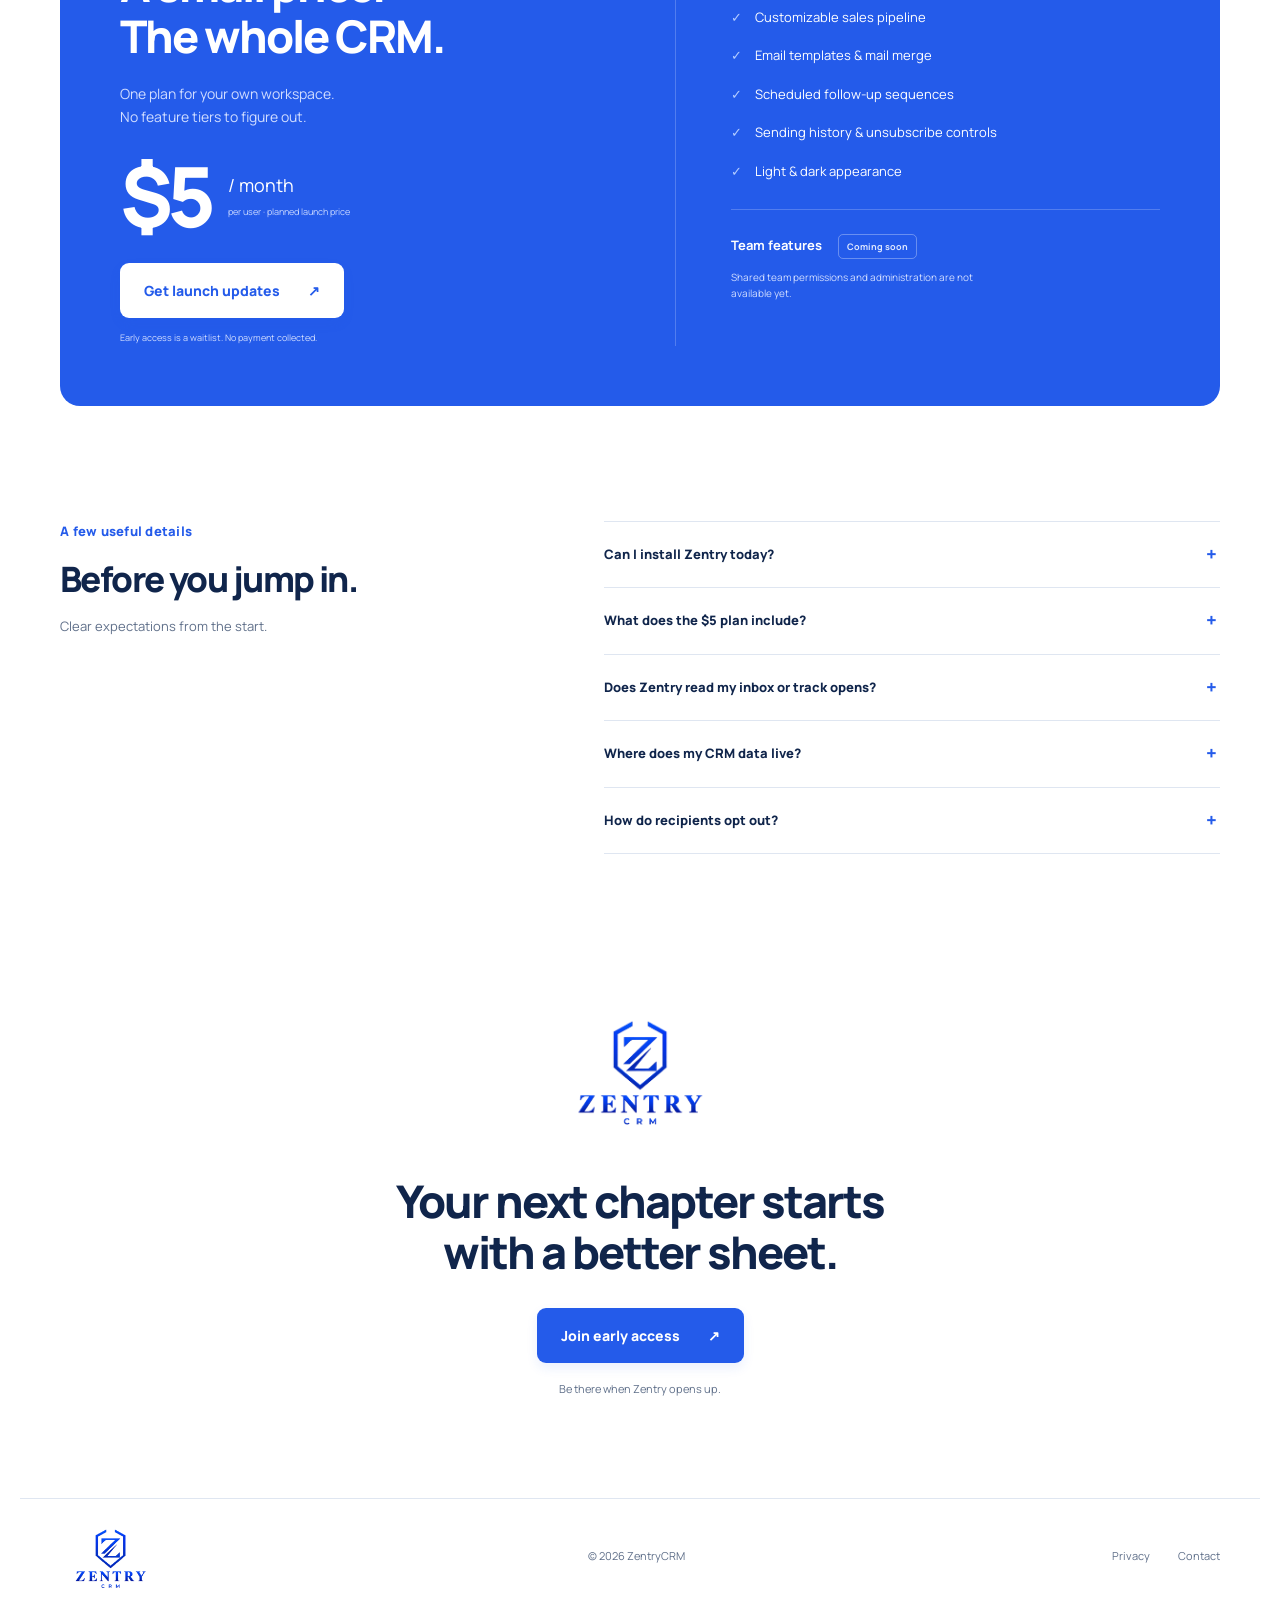
==== commit c9143c01: "Restore original Zentry emblem in blue" ====
--- a/index.html
+++ b/index.html
@@ -1,8 +1,8 @@
 <!doctype html>
 <html lang="en"><head><meta charset="utf-8"><meta name="viewport" content="width=device-width,initial-scale=1"><meta name="description" content="Zentry brings contacts, a sales pipeline and personalized outreach into Google Sheets. Join early access. One planned price: $5/month for full access."><meta name="theme-color" content="#245bea"><title>Zentry CRM — Your sheet. Your next sale.</title><link rel="preconnect" href="https://fonts.googleapis.com"><link rel="preconnect" href="https://fonts.gstatic.com" crossorigin><link href="https://fonts.googleapis.com/css2?family=Manrope:wght@400;500;600;700;800&display=swap" rel="stylesheet"><link rel="stylesheet" href="/brand.css"><script src="/site.js" defer></script></head>
-<body><a class="skip" href="#main">Skip to content</a><header><nav aria-label="Main navigation"><a class="wordmark" href="/" aria-label="Zentry CRM home"><span class="mark">Z</span>zentry<span class="crm">CRM</span></a><div class="nav-links"><a href="#features">The product</a><a href="#pricing">Pricing</a><a href="#faq">Questions</a></div><a class="button small" href="https://tally.so/r/obVMPx">Join early access <span aria-hidden="true">↗</span></a></nav></header>
-<main id="main"><section class="hero wrap"><div class="hero-copy"><div class="badge"><span class="status-dot"></span> Built for Google Sheets · Private beta</div><h1>Your sheet.<br>Your pipeline.<br><span>Your next sale.</span></h1><p class="lead">Turn the spreadsheet you already know into a CRM you’ll actually use. Organize leads, send personal outreach, and keep the next step in sight.</p><div class="hero-actions"><a class="button" href="https://tally.so/r/obVMPx">Get early access <span aria-hidden="true">↗</span></a><a class="text-link" href="#preview">Take a look <span aria-hidden="true">↓</span></a></div><p class="micro">One planned price. <strong>$5/month.</strong> Full access.</p></div><div class="hero-note"><span class="sheet-icon" aria-hidden="true">▦</span><p>Less switching tabs.<br><strong>More moving things forward.</strong></p><div class="note-lines" aria-hidden="true"><span></span><span></span><span></span></div></div></section>
-<section class="preview-wrap wrap" id="preview" aria-label="Interactive product illustration"><div class="preview-caption"><span><span class="status-dot"></span> A feel for Zentry</span><span>Interactive preview · fictional sample data</span></div><div class="workspace"><aside class="app-sidebar"><a href="#preview" class="wordmark"><span class="mark">Z</span>zentry</a><div class="workspace-label">Your workspace</div><div class="demo-tabs" role="tablist" aria-label="Product preview"><button role="tab" aria-selected="true" aria-controls="pipeline-demo" id="pipeline-tab" tabindex="0" data-tab="pipeline"><span aria-hidden="true">▥</span> Pipeline</button><button role="tab" aria-selected="false" aria-controls="outreach-demo" id="outreach-tab" tabindex="-1" data-tab="outreach"><span aria-hidden="true">↗</span> Mail merge</button><button role="tab" aria-selected="false" aria-controls="contacts-demo" id="contacts-tab" tabindex="-1" data-tab="contacts"><span aria-hidden="true">▦</span> Contacts</button></div><div class="sidebar-bottom"><span class="avatar">JD</span><span>Jamie’s workspace<small>Sample preview</small></span></div></aside><div class="app-content"><section id="pipeline-demo" role="tabpanel" aria-labelledby="pipeline-tab"><div class="app-heading"><div><div class="breadcrumb">Workspace / Pipeline</div><h2>Good things in motion.</h2><p>Every relationship. One clear next step.</p></div><span class="pill">4 sample deals</span></div><div class="board"><div class="column"><h3><i class="dot blue"></i> New <span>1</span></h3><article class="deal"><div class="deal-top"><span class="avatar pale">AC</span><span>···</span></div><h4>Acme Studio</h4><p>Website project</p><strong>$2,400</strong><div class="deal-next">↗ Introduce yourself</div><div class="person">Jamie Chen <span>JC</span></div></article><div class="empty-slot">Room for the next opportunity</div></div><div class="column"><h3><i class="dot amber"></i> In progress <span>1</span></h3><article class="deal"><div class="deal-top"><span class="avatar peach">NL</span><span>···</span></div><h4>Northline Labs</h4><p>Monthly services</p><strong>$1,800</strong><div class="deal-next">↗ Follow up on proposal</div><div class="person">Alex Morgan <span>AM</span></div></article></div><div class="column"><h3><i class="dot violet"></i> Proposal <span>1</span></h3><article class="deal"><div class="deal-top"><span class="avatar lavender">BC</span><span>···</span></div><h4>Brightside Co.</h4><p>Brand refresh</p><strong>$3,200</strong><div class="deal-next">↗ Review the next steps</div><div class="person">Sam Rivera <span>SR</span></div></article></div><div class="column"><h3><i class="dot green"></i> Won <span>1</span></h3><article class="deal won"><div class="deal-top"><span class="avatar mint">OS</span><span class="won-check">✓</span></div><h4>Oak &amp; Stone</h4><p>Launch package</p><strong>$4,500</strong><div class="deal-next">A good day at the office.</div><div class="person">Taylor Lee <span>TL</span></div></article></div></div></section>
+<body><a class="skip" href="#main">Skip to content</a><header><nav aria-label="Main navigation"><a class="wordmark" href="/" aria-label="Zentry CRM home"><img class="brand-logo" src="/assets/zentry-logo-blue.png" width="1280" height="1280" alt="Zentry CRM"></a><div class="nav-links"><a href="#features">The product</a><a href="#pricing">Pricing</a><a href="#faq">Questions</a></div><a class="button small" href="https://tally.so/r/obVMPx">Join early access <span aria-hidden="true">↗</span></a></nav></header>
+<main id="main"><section class="hero wrap"><div class="hero-copy"><div class="badge"><span class="status-dot"></span> Built for Google Sheets · Private beta</div><h1>Your sheet.<br>Your pipeline.<br><span>Your next sale.</span></h1><p class="lead">Turn the spreadsheet you already know into a CRM you’ll actually use. Organize leads, send personal outreach, and keep the next step in sight.</p><div class="hero-actions"><a class="button" href="https://tally.so/r/obVMPx">Get early access <span aria-hidden="true">↗</span></a><a class="text-link" href="#preview">Take a look <span aria-hidden="true">↓</span></a></div><p class="micro">One planned price. <strong>$5/month.</strong> Full access.</p></div><div class="hero-note"><img class="hero-logo" src="/assets/zentry-logo-blue.png" width="1280" height="1280" alt="Zentry CRM shield emblem"><p>Less switching tabs.<br><strong>More moving things forward.</strong></p></div></section>
+<section class="preview-wrap wrap" id="preview" aria-label="Interactive product illustration"><div class="preview-caption"><span><span class="status-dot"></span> A feel for Zentry</span><span>Interactive preview · fictional sample data</span></div><div class="workspace"><aside class="app-sidebar"><a href="#preview" class="wordmark"><img class="brand-logo" src="/assets/zentry-logo-blue.png" width="1280" height="1280" alt="Zentry CRM"></a><div class="workspace-label">Your workspace</div><div class="demo-tabs" role="tablist" aria-label="Product preview"><button role="tab" aria-selected="true" aria-controls="pipeline-demo" id="pipeline-tab" tabindex="0" data-tab="pipeline"><span aria-hidden="true">▥</span> Pipeline</button><button role="tab" aria-selected="false" aria-controls="outreach-demo" id="outreach-tab" tabindex="-1" data-tab="outreach"><span aria-hidden="true">↗</span> Mail merge</button><button role="tab" aria-selected="false" aria-controls="contacts-demo" id="contacts-tab" tabindex="-1" data-tab="contacts"><span aria-hidden="true">▦</span> Contacts</button></div><div class="sidebar-bottom"><span class="avatar">JD</span><span>Jamie’s workspace<small>Sample preview</small></span></div></aside><div class="app-content"><section id="pipeline-demo" role="tabpanel" aria-labelledby="pipeline-tab"><div class="app-heading"><div><div class="breadcrumb">Workspace / Pipeline</div><h2>Good things in motion.</h2><p>Every relationship. One clear next step.</p></div><span class="pill">4 sample deals</span></div><div class="board"><div class="column"><h3><i class="dot blue"></i> New <span>1</span></h3><article class="deal"><div class="deal-top"><span class="avatar pale">AC</span><span>···</span></div><h4>Acme Studio</h4><p>Website project</p><strong>$2,400</strong><div class="deal-next">↗ Introduce yourself</div><div class="person">Jamie Chen <span>JC</span></div></article><div class="empty-slot">Room for the next opportunity</div></div><div class="column"><h3><i class="dot amber"></i> In progress <span>1</span></h3><article class="deal"><div class="deal-top"><span class="avatar peach">NL</span><span>···</span></div><h4>Northline Labs</h4><p>Monthly services</p><strong>$1,800</strong><div class="deal-next">↗ Follow up on proposal</div><div class="person">Alex Morgan <span>AM</span></div></article></div><div class="column"><h3><i class="dot violet"></i> Proposal <span>1</span></h3><article class="deal"><div class="deal-top"><span class="avatar lavender">BC</span><span>···</span></div><h4>Brightside Co.</h4><p>Brand refresh</p><strong>$3,200</strong><div class="deal-next">↗ Review the next steps</div><div class="person">Sam Rivera <span>SR</span></div></article></div><div class="column"><h3><i class="dot green"></i> Won <span>1</span></h3><article class="deal won"><div class="deal-top"><span class="avatar mint">OS</span><span class="won-check">✓</span></div><h4>Oak &amp; Stone</h4><p>Launch package</p><strong>$4,500</strong><div class="deal-next">A good day at the office.</div><div class="person">Taylor Lee <span>TL</span></div></article></div></div></section>
 <section id="outreach-demo" role="tabpanel" aria-labelledby="outreach-tab" hidden><div class="app-heading"><div><div class="breadcrumb">Workspace / Mail merge</div><h2>A personal touch, at scale.</h2><p>Write once. Make every introduction feel considered.</p></div><span class="pill">Preview only</span></div><div class="email-demo"><div class="email-fields"><p><span>Template</span> A friendly introduction</p><p><span>To</span> Jamie Chen · Acme Studio</p><p><span>Subject</span> A thought for Acme Studio</p></div><div class="email-body"><p>Hi <mark>Jamie</mark>,</p><p>I came across <mark>Acme Studio</mark> and wanted to introduce myself.</p><p>Would you be open to a quick conversation about your next project?</p><p>Best,<br>Alex</p></div><div class="email-foot">Merge fields turn your contact columns into a personal message.</div></div></section>
 <section id="contacts-demo" role="tabpanel" aria-labelledby="contacts-tab" hidden><div class="app-heading"><div><div class="breadcrumb">Workspace / Contacts</div><h2>Your relationships start here.</h2><p>Bring a CSV. Map your columns. Keep things organized.</p></div><span class="pill">Sample contacts</span></div><div class="table-scroll"><table><thead><tr><th>Name</th><th>Company</th><th>Email</th><th>Next step</th></tr></thead><tbody><tr><td>Jamie Chen</td><td>Acme Studio</td><td>jamie@example.com</td><td>Introduce yourself</td></tr><tr><td>Alex Morgan</td><td>Northline Labs</td><td>alex@example.com</td><td>Follow up</td></tr><tr><td>Sam Rivera</td><td>Brightside Co.</td><td>sam@example.com</td><td>Review proposal</td></tr><tr><td>Taylor Lee</td><td>Oak &amp; Stone</td><td>taylor@example.com</td><td>Plan kickoff</td></tr></tbody></table></div></section></div></div><div class="preview-bottom"><span>Designed around the way you already work.</span><span>Google Sheets + Zentry</span></div></section>
 <section class="intro wrap" id="features"><p class="eyebrow">From first hello to a happy customer</p><h2>A little more structure.<br>A lot more momentum.</h2><p class="section-lead">Your contacts don’t need another complicated system. They need a clear home, a thoughtful message, and a next step.</p></section>
@@ -11,4 +11,4 @@
 <section class="personality wrap"><div><p class="eyebrow">Make yourself at home</p><h2>Your work.<br>Your kind of workspace.</h2></div><div><p>Choose light, dark, or system appearance in the CRM. And when a deal lands, celebrate with a cha-ching or a cheer. Prefer quiet? Mute it.</p><div class="appearance-swatches" aria-label="CRM supports light and dark appearance"><span>☀ Light</span><span>☾ Dark</span><span>◐ System</span></div></div></section>
 <section class="pricing wrap" id="pricing"><div class="price-intro"><p class="eyebrow">Simple on purpose</p><h2>A small price.<br>The whole CRM.</h2><p>One plan for your own workspace.<br>No feature tiers to figure out.</p><div class="price"><span>$5</span><div>/ month<small>per user · planned launch price</small></div></div><a class="button white" href="https://tally.so/r/obVMPx">Get launch updates <span aria-hidden="true">↗</span></a><p class="pricing-note">Early access is a waitlist. No payment collected.</p></div><div class="price-includes"><h3>Full access at launch</h3><ul><li>Contacts &amp; CSV imports</li><li>Customizable sales pipeline</li><li>Email templates &amp; mail merge</li><li>Scheduled follow-up sequences</li><li>Sending history &amp; unsubscribe controls</li><li>Light &amp; dark appearance</li></ul><div class="team-note"><span>Team features</span><span class="coming">Coming soon</span><p>Shared team permissions and administration are not available yet.</p></div></div></section>
 <section class="faq wrap" id="faq"><div><p class="eyebrow">A few useful details</p><h2>Before you jump in.</h2><p>Clear expectations from the start.</p></div><div class="questions"><details><summary>Can I install Zentry today?</summary><p>Zentry is in an owner-tested private beta. Public installation, customer accounts, and billing are being prepared. Join the waitlist for launch updates.</p></details><details><summary>What does the $5 plan include?</summary><p>The planned price is $5 per month per user for full access to the individual CRM features shown here. Google service quotas and sending limits still apply. Team functionality is coming soon.</p></details><details><summary>Does Zentry read my inbox or track opens?</summary><p>No. The current beta does not scan your inbox or use open-tracking pixels. Mark replies manually so the sequence knows to stop following up.</p></details><details><summary>Where does my CRM data live?</summary><p>The beta uses Google Sheets for contacts and sending records, plus Apps Script properties for configuration. See our privacy notice for details about the beta and website providers.</p></details><details><summary>How do recipients opt out?</summary><p>Outreach includes an unsubscribe link. Confirming an opt-out stops that sender’s outreach in that spreadsheet. It is not a global opt-out from all senders or spreadsheets.</p></details></div></section>
-<section class="closing wrap"><span class="mark">Z</span><h2>Your next chapter starts<br>with a better sheet.</h2><a class="button" href="https://tally.so/r/obVMPx">Join early access <span aria-hidden="true">↗</span></a><p>Be there when Zentry opens up.</p></section></main><footer class="wrap"><a class="wordmark" href="/"><span class="mark">Z</span>zentry<span class="crm">CRM</span></a><span>© 2026 ZentryCRM</span><div><a href="/privacy">Privacy</a><a href="mailto:cs@zentrycrm.com">Contact</a></div></footer></body></html>
+<section class="closing wrap"><img class="closing-logo" src="/assets/zentry-logo-blue.png" width="1280" height="1280" alt="Zentry CRM"><h2>Your next chapter starts<br>with a better sheet.</h2><a class="button" href="https://tally.so/r/obVMPx">Join early access <span aria-hidden="true">↗</span></a><p>Be there when Zentry opens up.</p></section></main><footer class="wrap"><a class="wordmark" href="/"><img class="brand-logo" src="/assets/zentry-logo-blue.png" width="1280" height="1280" alt="Zentry CRM"></a><span>© 2026 ZentryCRM</span><div><a href="/privacy">Privacy</a><a href="mailto:cs@zentrycrm.com">Contact</a></div></footer></body></html>
--- a/brand.css
+++ b/brand.css
@@ -1,2 +1,4 @@
 :root{--blue:#245bea;--navy:#10254b;--ice:#eef4ff;--slate:#60708a;--border:#dfe6f1;--white:#fff}*{box-sizing:border-box}html{scroll-behavior:smooth;scroll-padding-top:100px}body{margin:0;background:#fff;color:var(--navy);font-family:Manrope,-apple-system,BlinkMacSystemFont,"Segoe UI",sans-serif;font-size:16px;line-height:1.65}a{color:inherit;text-decoration:none}button{font:inherit}button,a,summary{-webkit-tap-highlight-color:transparent}a:focus-visible,button:focus-visible,summary:focus-visible{outline:3px solid #f59e0b;outline-offset:5px}h1,h2,h3,h4,p{margin:0}h1,h2,h3,h4{line-height:1.13;letter-spacing:-.045em}h2{font-size:clamp(32px,4vw,49px);font-weight:800}p{color:var(--slate)}.wrap{max-width:1240px;margin:auto;padding-left:40px;padding-right:40px}.skip{position:fixed;left:20px;top:-80px;z-index:10;background:white;padding:12px}.skip:focus{top:10px}header{border-bottom:1px solid #edf0f6;background:rgba(255,255,255,.97)}nav{max-width:1240px;margin:auto;min-height:96px;padding:20px 40px;display:flex;align-items:center;justify-content:space-between;gap:24px}.wordmark{display:inline-flex;align-items:center;gap:10px;font-size:27px;font-weight:800;letter-spacing:-1.3px;white-space:nowrap}.mark{display:inline-grid;place-items:center;width:36px;height:39px;border-radius:11px 11px 11px 3px;background:var(--blue);color:white;font-size:27px;font-weight:800;line-height:1;font-style:italic;letter-spacing:-3px;padding-right:3px}.crm{font-size:11px;letter-spacing:1.5px;color:var(--slate);margin-left:1px;margin-top:6px}.nav-links{display:flex;gap:30px;font-size:13px;font-weight:700}.nav-links a:hover,.text-link:hover{color:var(--blue)}.button{display:inline-flex;align-items:center;justify-content:center;gap:28px;background:var(--blue);color:white;padding:16px 24px;border-radius:9px;font-size:14px;font-weight:800;min-height:48px;box-shadow:0 5px 12px #245bea17;transition:background .2s,transform .2s}.button:hover{background:#1648c9;transform:translateY(-2px)}.button.small{padding:12px 18px;min-height:44px;font-size:12px;gap:20px}.hero{padding-top:73px;padding-bottom:58px;display:grid;grid-template-columns:1.7fr 1fr;gap:30px;align-items:center}.badge{display:inline-flex;align-items:center;gap:9px;background:var(--ice);border:1px solid #dce7ff;border-radius:30px;padding:6px 12px;font-size:11px;font-weight:700;color:#3c5c9b}.status-dot{width:6px;height:6px;border-radius:50%;display:inline-block;background:var(--blue)}h1{font-size:clamp(48px,6.2vw,79px);font-weight:800;letter-spacing:-.065em;margin:23px 0 23px;line-height:1.04}h1 span{color:var(--blue)}.lead{max-width:535px;font-size:17px;line-height:1.8}.hero-actions{display:flex;gap:27px;align-items:center;margin-top:27px}.text-link{font-size:13px;font-weight:800}.text-link span{margin-left:14px}.micro{font-size:11px;margin-top:17px}.micro strong{color:var(--navy)}.hero-note{position:relative;margin:65px 0 0 35px;min-height:245px;padding:32px;border-left:1px solid var(--border);background:linear-gradient(90deg,#f6f9ff,white);font-size:18px}.hero-note strong{font-weight:700;color:var(--navy)}.sheet-icon{display:block;color:var(--blue);font-size:44px;line-height:1;margin-bottom:22px}.note-lines{display:flex;gap:10px;align-items:flex-end;margin-top:26px;height:40px}.note-lines span{width:45px;background:#d9e6ff;border-radius:4px}.note-lines span:nth-child(1){height:18px}.note-lines span:nth-child(2){height:29px}.note-lines span:nth-child(3){height:40px;background:var(--blue)}.preview-wrap{padding-bottom:35px}.preview-caption,.preview-bottom{display:flex;justify-content:space-between;align-items:center;font-size:10px;color:var(--slate);gap:16px;padding:14px 0}.preview-caption>span:first-child{display:flex;gap:8px;align-items:center;font-weight:800;color:var(--navy)}.workspace{display:grid;grid-template-columns:180px 1fr;border:1px solid #d9e3f2;border-radius:14px;overflow:hidden;min-height:460px;box-shadow:0 25px 65px #23467514,0 2px 5px #18305b08;background:#f5f7fc}.app-sidebar{background:#fff;border-right:1px solid var(--border);padding:22px 14px;display:flex;flex-direction:column}.app-sidebar .wordmark{font-size:21px;padding:0 7px}.app-sidebar .mark{width:26px;height:29px;font-size:21px;border-radius:8px 8px 8px 2px}.workspace-label{font-size:9px;color:#8c98ad;margin:33px 9px 10px}.demo-tabs{display:flex;flex-direction:column;gap:5px}.demo-tabs button{border:0;background:none;display:flex;align-items:center;gap:12px;padding:12px 10px;min-height:44px;color:#60708a;font-size:11px;text-align:left;border-radius:7px;font-weight:700;cursor:pointer}.demo-tabs button[aria-selected=true]{color:var(--blue);background:#edf3ff}.demo-tabs button:hover{background:#f0f4fc}.demo-tabs button span{font-size:17px;line-height:1}.sidebar-bottom{display:flex;gap:7px;align-items:center;margin-top:auto;padding-top:30px;font-size:8px;font-weight:700}.sidebar-bottom small{display:block;font-size:8px;color:var(--slate);font-weight:400}.avatar{background:var(--ice);width:30px;height:30px;border-radius:9px;display:inline-grid;place-items:center;font-size:10px;color:#355ba0;font-weight:800;flex-shrink:0}.app-content{padding:25px 22px}.app-heading{display:flex;align-items:center;justify-content:space-between;gap:15px;margin-bottom:28px}.breadcrumb{color:#8b96a9;font-size:8px;margin-bottom:17px}.app-heading h2{font-size:25px;letter-spacing:-1px}.app-heading p{font-size:10px;margin-top:8px}.pill{border:1px solid #dce4ef;border-radius:7px;padding:5px 8px;background:white;white-space:nowrap;font-size:8px;color:var(--slate)}.board{display:grid;grid-template-columns:repeat(4,1fr);gap:12px}.column h3{font-size:10px;letter-spacing:0;display:flex;align-items:center;gap:6px;margin:0 0 13px}.column h3>span{margin-left:auto;color:#97a3b4;font-size:9px}.dot{width:6px;height:6px;border-radius:50%}.blue{background:#3977ed}.amber{background:#e6a844}.violet{background:#9c7ce4}.green{background:#37a57d}.deal{background:white;border:1px solid #e2e8f1;border-radius:9px;padding:13px;box-shadow:0 2px 4px #15326303}.deal-top{display:flex;align-items:center;justify-content:space-between;color:#aab4c5;margin-bottom:17px}.deal h4{font-size:11px;letter-spacing:-.2px}.deal p{font-size:8px;margin-top:5px}.deal>strong{font-size:20px;letter-spacing:-.7px;display:block;margin:16px 0}.deal-next{font-size:7px;background:#f4f7fd;border-radius:4px;padding:7px 5px;color:#6b7a91;white-space:nowrap}.person{display:flex;align-items:center;justify-content:space-between;font-size:7px;color:#7e8aa0;border-top:1px solid #eff2f7;margin-top:12px;padding-top:10px}.person span{display:grid;place-items:center;width:18px;height:18px;border-radius:50%;background:#f0f3f9;font-size:6px;color:#6f7b90}.peach{background:#fff0e4;color:#ba8c59}.lavender{background:#f0ebfd;color:#8c72b9}.mint{background:#e6f5ec;color:#539b74}.won-check{color:#479978}.won .deal-next{color:#519476;background:#eef8f1}.empty-slot{border:1px dashed #d9e1ef;border-radius:7px;text-align:center;color:#a0acbf;padding:13px 8px;font-size:7px;margin-top:12px}.email-demo{background:white;border:1px solid var(--border);border-radius:8px;max-width:650px;margin:auto}.email-fields{padding:10px 20px;border-bottom:1px solid var(--border)}.email-fields p{font-size:10px;margin:7px 0;color:var(--navy)}.email-fields span{display:inline-block;width:70px;color:var(--slate)}.email-body{padding:15px 20px;font-size:11px}.email-body p{margin-bottom:12px;color:#40516f}mark{color:#245bea;background:#eef4ff;border-radius:3px;padding:2px 4px}.email-foot{padding:10px 20px;border-top:1px solid var(--border);font-size:9px;color:var(--slate)}.table-scroll{overflow:auto;border:1px solid var(--border);border-radius:8px}table{border-collapse:collapse;width:100%;white-space:nowrap;background:white;font-size:10px;text-align:left}th{font-size:9px;background:#edf2fa;color:var(--slate)}td,th{padding:17px 14px;border-bottom:1px solid #e8edf5}tbody tr:last-child td{border:0}[hidden]{display:none!important}.intro{text-align:center;padding-top:78px;padding-bottom:60px}.eyebrow{color:var(--blue);font-size:11px;font-weight:800;margin-bottom:18px;letter-spacing:.02em}.section-lead{max-width:570px;margin:22px auto 0;font-size:15px}.story{display:grid;grid-template-columns:1fr 1fr;gap:100px;align-items:center;padding-top:55px;padding-bottom:55px}.story-copy h2{font-size:39px;margin:18px 0}.step-number{font-size:11px;font-weight:800;color:var(--blue)}.story-copy>p{font-size:14px;line-height:1.85}.check-list{padding:0;list-style:none;font-size:12px;margin-top:25px}.check-list li{margin:12px 0}.check-list li:before{content:'✓';color:var(--blue);margin-right:12px}.story-art{min-height:330px;border-radius:16px;display:flex;flex-direction:column;justify-content:center;padding:35px;background:#eef4ff}.mini-contact{background:white;border:1px solid #d8e4fa;border-radius:12px;padding:25px;display:flex;flex-wrap:wrap;align-items:center;gap:14px;box-shadow:0 15px 25px #245bea09}.large{width:45px;height:45px;font-size:15px}.mini-contact h3{font-size:17px;letter-spacing:-.5px}.mini-contact p{font-size:10px;margin-top:5px}.mini-contact .pill{margin-left:auto}.mini-contact dl{width:100%;margin:5px 0 0}.mini-contact dl>div{display:flex;justify-content:space-between;border-top:1px solid #edf1f7;padding:15px 0;font-size:11px}.mini-contact dt{color:var(--slate)}.mini-contact dd{margin:0;font-weight:700}.sheet-strip{width:100%;background:#f4f8ff;color:#627ba4;font-size:9px;padding:10px;border-radius:5px;display:flex;gap:10px;align-items:center}.sheet-strip span{font-size:18px}.art-caption{text-align:center;font-size:9px;color:#8497b7;margin-top:17px}.reverse .story-copy{order:2}.sequence-art{background:#f5f7fb;padding:38px}.sequence-item{display:flex;gap:14px;align-items:center;background:#fff;border:1px solid #e1e7f2;border-radius:10px;padding:22px 16px}.sequence-number{width:30px;height:30px;display:grid;place-items:center;border-radius:8px;background:var(--ice);color:var(--blue);font-size:12px;font-weight:800}.sequence-item h3{font-size:12px;letter-spacing:-.2px}.sequence-item p{font-size:9px;margin-top:6px}.tiny-tag{margin-left:auto;font-size:7px;background:#edf3ff;color:#5075bc;padding:5px;border-radius:4px}.sequence-line{height:25px;border-left:2px dashed #cbd7eb;margin-left:31px}.sequence-stop{font-size:11px;display:flex;align-items:center;gap:10px;margin-left:20px;color:#4c826a}.sequence-stop span{background:#e5f1e9;border-radius:50%;width:24px;height:24px;display:grid;place-items:center}.story-copy .fine-print{font-size:10px;margin-top:25px;color:#7b8ba3}.personality{margin-top:60px;margin-bottom:100px;display:grid;grid-template-columns:1fr 1fr;gap:100px;padding-top:45px;padding-bottom:45px;border-top:1px solid var(--border);border-bottom:1px solid var(--border)}.personality h2{font-size:34px}.personality>div>p:not(.eyebrow){font-size:14px}.appearance-swatches{display:flex;gap:10px;margin-top:20px}.appearance-swatches span{font-size:11px;display:inline-block;padding:10px 17px;border:1px solid var(--border);border-radius:7px}.appearance-swatches span:nth-child(2){background:#142642;color:white;border-color:#142642}.pricing{background:var(--blue);border-radius:20px;padding:60px;max-width:1160px;display:grid;grid-template-columns:1fr 1fr;gap:70px;color:white;position:relative;overflow:hidden}.pricing .eyebrow{color:#c5d6ff}.pricing h2{font-size:45px}.pricing p{color:#d1ddff;font-size:14px;margin-top:20px}.price{display:flex;align-items:center;gap:18px;margin:26px 0}.price>span{font-size:83px;letter-spacing:-6px;line-height:1;font-weight:800}.price>div{font-size:18px}.price small{display:block;font-size:9px;margin-top:4px;color:#c8d7ff}.white{background:white;color:var(--blue)}.white:hover{background:#edf3ff}.pricing .pricing-note{font-size:9px;margin-top:13px}.price-includes{border-left:1px solid #ffffff35;padding-left:55px;padding-top:20px}.price-includes h3{font-size:20px;letter-spacing:-.5px}.price-includes ul{list-style:none;padding:0;margin:27px 0;font-size:13px}.price-includes li{margin:17px 0}.price-includes li:before{content:'✓';margin-right:13px;color:#b5cdff}.team-note{border-top:1px solid #ffffff35;padding-top:25px;font-size:13px;font-weight:700}.coming{font-size:9px;padding:5px 8px;border:1px solid #ffffff50;border-radius:5px;margin-left:16px;color:#e0e9ff}.team-note p{font-size:10px;font-weight:400;margin-top:12px;max-width:280px}.faq{display:grid;grid-template-columns:1fr 1.3fr;gap:70px;padding-top:115px;padding-bottom:85px}.faq h2{font-size:35px;margin-bottom:16px}.faq p{font-size:13px}.questions details{border-bottom:1px solid var(--border)}.questions details:first-child{border-top:1px solid var(--border)}summary{cursor:pointer;font-size:13px;font-weight:800;padding:22px 25px 22px 0;position:relative;list-style:none}summary::-webkit-details-marker{display:none}summary:after{content:'+';position:absolute;right:3px;color:var(--blue);font-size:19px;top:17px}details[open] summary:after{content:'−'}.questions details p{padding:0 25px 22px 0;font-size:12px;line-height:1.9}.closing{text-align:center;padding-top:55px;padding-bottom:100px}.closing .mark{width:46px;height:49px;font-size:35px}.closing h2{margin:25px 0 30px;font-size:45px}.closing p{font-size:11px;margin-top:17px}footer{min-height:115px;border-top:1px solid var(--border);display:flex;align-items:center;justify-content:space-between;gap:24px;font-size:11px;color:var(--slate)}footer .wordmark{font-size:22px;color:var(--navy)}footer .mark{height:30px;width:28px;font-size:22px}footer>div{display:flex;gap:28px}.section{padding:65px 35px}.section h1{font-size:50px}.section h2{font-size:25px;margin:35px 0 15px}.section p{margin:15px 0;font-size:15px}.section a{text-decoration:underline;color:var(--blue)}
 @media(min-width:1450px){.hero{padding-top:90px}}@media(max-width:1000px){.hero-note{margin-left:0}.story,.personality{gap:45px}.workspace{grid-template-columns:145px 1fr}.app-content{padding:22px 15px}.board{gap:8px}.deal{padding:10px}.deal-next{font-size:6px}.pricing{margin-left:25px;margin-right:25px;padding:40px;gap:40px}.price-includes{padding-left:35px}.story-copy h2{font-size:33px}.story-art{padding:25px}.mini-contact{padding:18px}.tiny-tag{display:none}}@media(max-width:760px){.wrap{padding-left:22px;padding-right:22px}nav{padding:17px 22px;min-height:80px}.nav-links{display:none}.wordmark{font-size:24px}.button.small{font-size:10px;padding:10px 12px;gap:10px}.hero{display:block;padding-top:45px;padding-bottom:34px}.hero-note{display:none}h1{font-size:clamp(48px,10vw,68px)}.lead{font-size:15px;max-width:490px}.hero-actions{gap:20px}.badge{font-size:9px}.preview-caption{font-size:8px}.workspace{display:block;min-height:0}.app-sidebar{padding:12px;border-right:0;border-bottom:1px solid var(--border)}.app-sidebar>.wordmark,.workspace-label,.sidebar-bottom{display:none}.demo-tabs{flex-direction:row;gap:6px}.demo-tabs button{flex:1;justify-content:center;font-size:10px;padding:8px 5px;gap:7px}.app-content{padding:20px 13px}.app-heading h2{font-size:21px}.app-heading p{font-size:9px}.app-heading{margin-bottom:22px}.breadcrumb{font-size:7px;margin-bottom:12px}.app-heading>.pill{display:none}.board{grid-template-columns:repeat(2,1fr);gap:20px 12px}.deal{padding:12px}.deal h4{font-size:12px}.deal p{font-size:9px}.deal-next{font-size:8px}.deal>strong{font-size:22px;margin:12px 0}.person{font-size:8px}.column h3{font-size:11px}.deal-top{margin-bottom:13px}.empty-slot{display:none}.preview-bottom{font-size:8px}.intro{padding-top:45px;padding-bottom:25px;text-align:left}.intro h2{font-size:34px}.section-lead{font-size:14px;margin-top:18px}.story,.personality,.faq{grid-template-columns:1fr;gap:30px}.story{padding-top:30px;padding-bottom:30px}.story-copy h2{font-size:34px}.reverse .story-copy{order:0}.story-art{min-height:285px;padding:28px}.mini-contact{padding:22px}.mini-contact h3{font-size:16px}.personality{margin:35px 22px 60px;padding:30px 0;gap:20px}.personality h2{font-size:31px}.appearance-swatches span{font-size:10px;padding:8px 14px}.pricing{display:block;padding:35px 28px;margin-left:22px;margin-right:22px;border-radius:14px}.pricing h2{font-size:38px}.price-includes{padding:30px 0 0;margin-top:30px;border:0;border-top:1px solid #ffffff35}.price>span{font-size:75px}.faq{padding-top:65px;padding-bottom:30px;gap:24px}.closing{padding-top:45px;padding-bottom:65px}.closing h2{font-size:34px}footer{padding-top:25px;padding-bottom:25px;flex-wrap:wrap;font-size:10px}footer>span{order:3;width:100%}.section h1{font-size:39px}.section{padding:35px 22px}.table-scroll{max-width:100%}table{font-size:9px}.email-fields{padding:10px}.email-body{padding:12px}.email-foot{padding:10px;font-size:8px}.email-fields span{width:53px}.email-fields p{font-size:9px}}@media(prefers-reduced-motion:reduce){html{scroll-behavior:auto}*,*:before,*:after{transition:none!important;animation:none!important}}
+/* Original shield identity, restored in Zentry blue. */
+.brand-logo{display:block;width:105px;height:86px;object-fit:contain}.wordmark{letter-spacing:normal}nav{padding-top:6px;padding-bottom:6px}.hero-note{margin:0;padding:0;border:0;background:none;text-align:center}.hero-logo{display:block;width:100%;height:auto;max-width:420px;margin:auto}.hero-note p{font-size:13px;margin-top:0}.app-sidebar .brand-logo{width:110px;height:85px}.app-sidebar .wordmark{justify-content:center}.closing-logo{width:150px;height:150px;object-fit:contain}footer .brand-logo{width:100px;height:85px}@media(max-width:760px){nav{padding-top:2px;padding-bottom:2px}.brand-logo{width:90px;height:76px}.hero-note{display:block;margin:24px auto 0}.hero-logo{max-width:210px}.hero-note p{display:none}.closing-logo{width:125px;height:125px}}
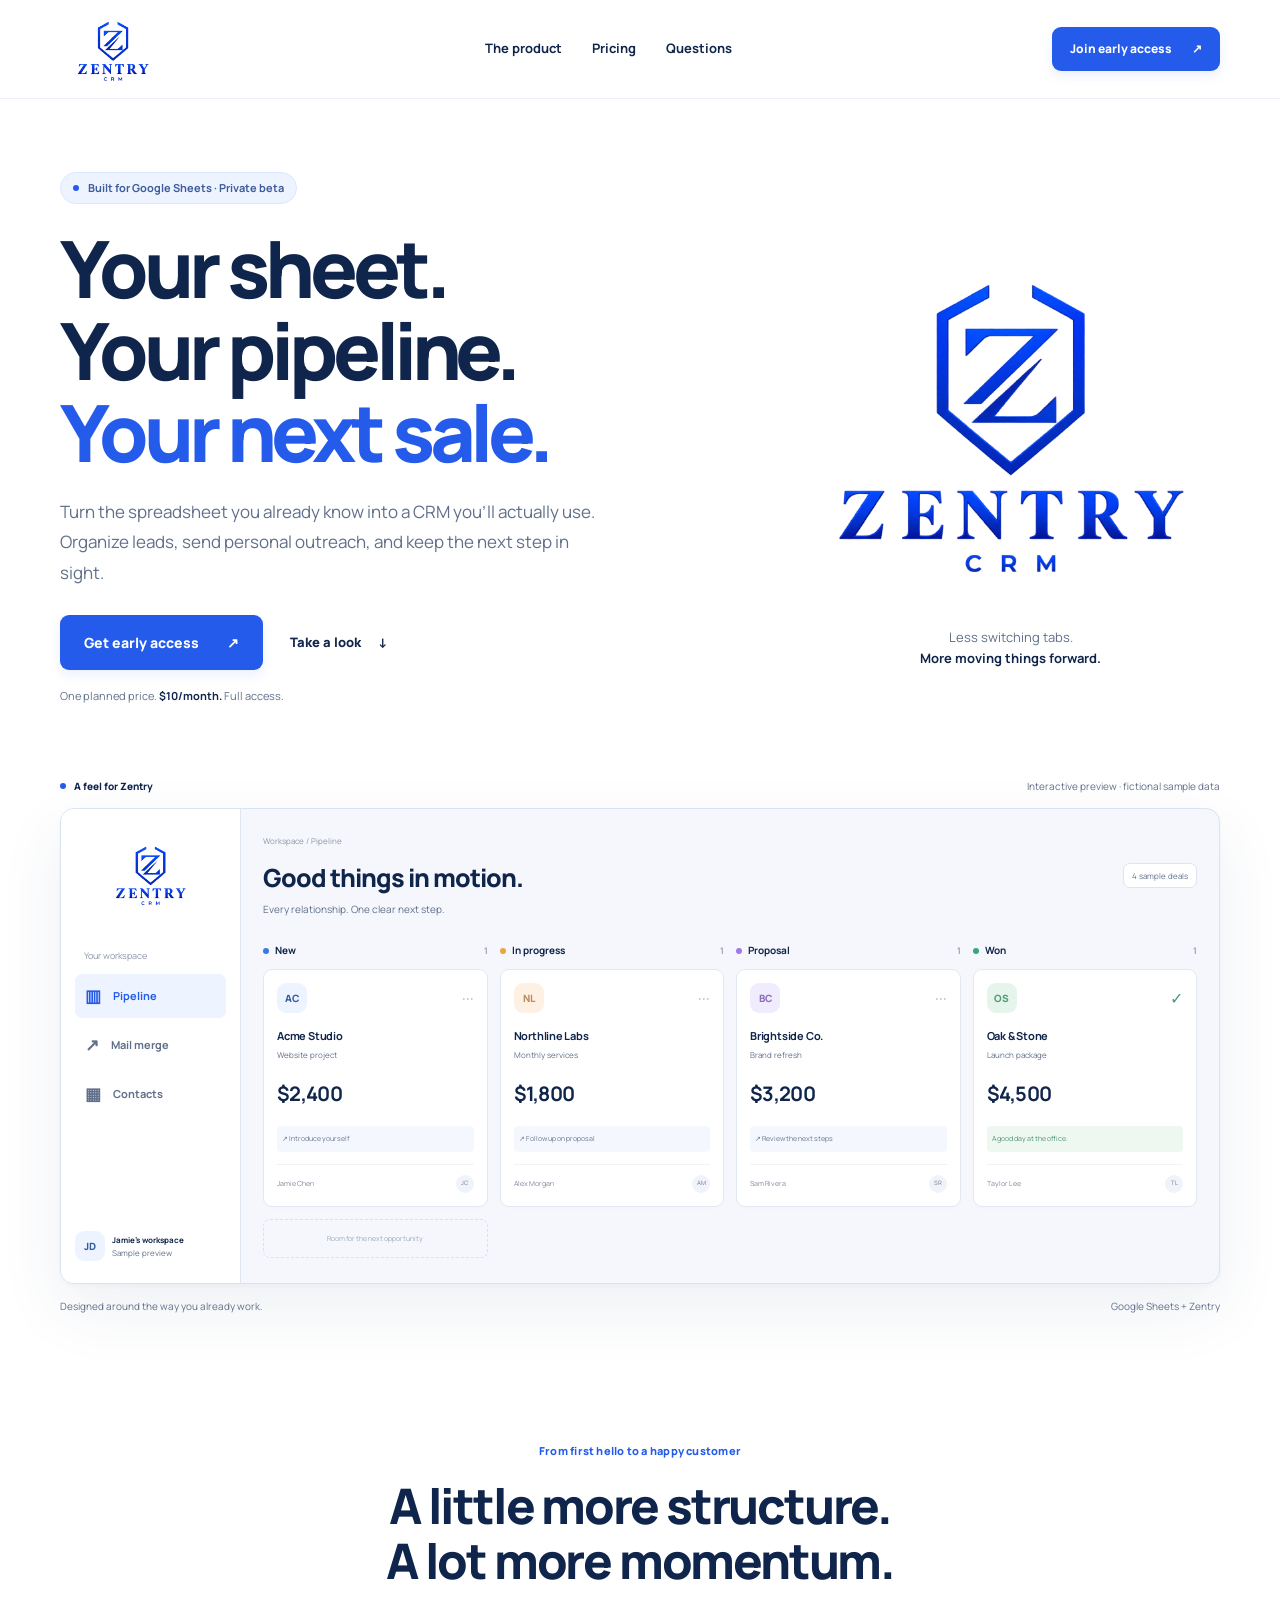
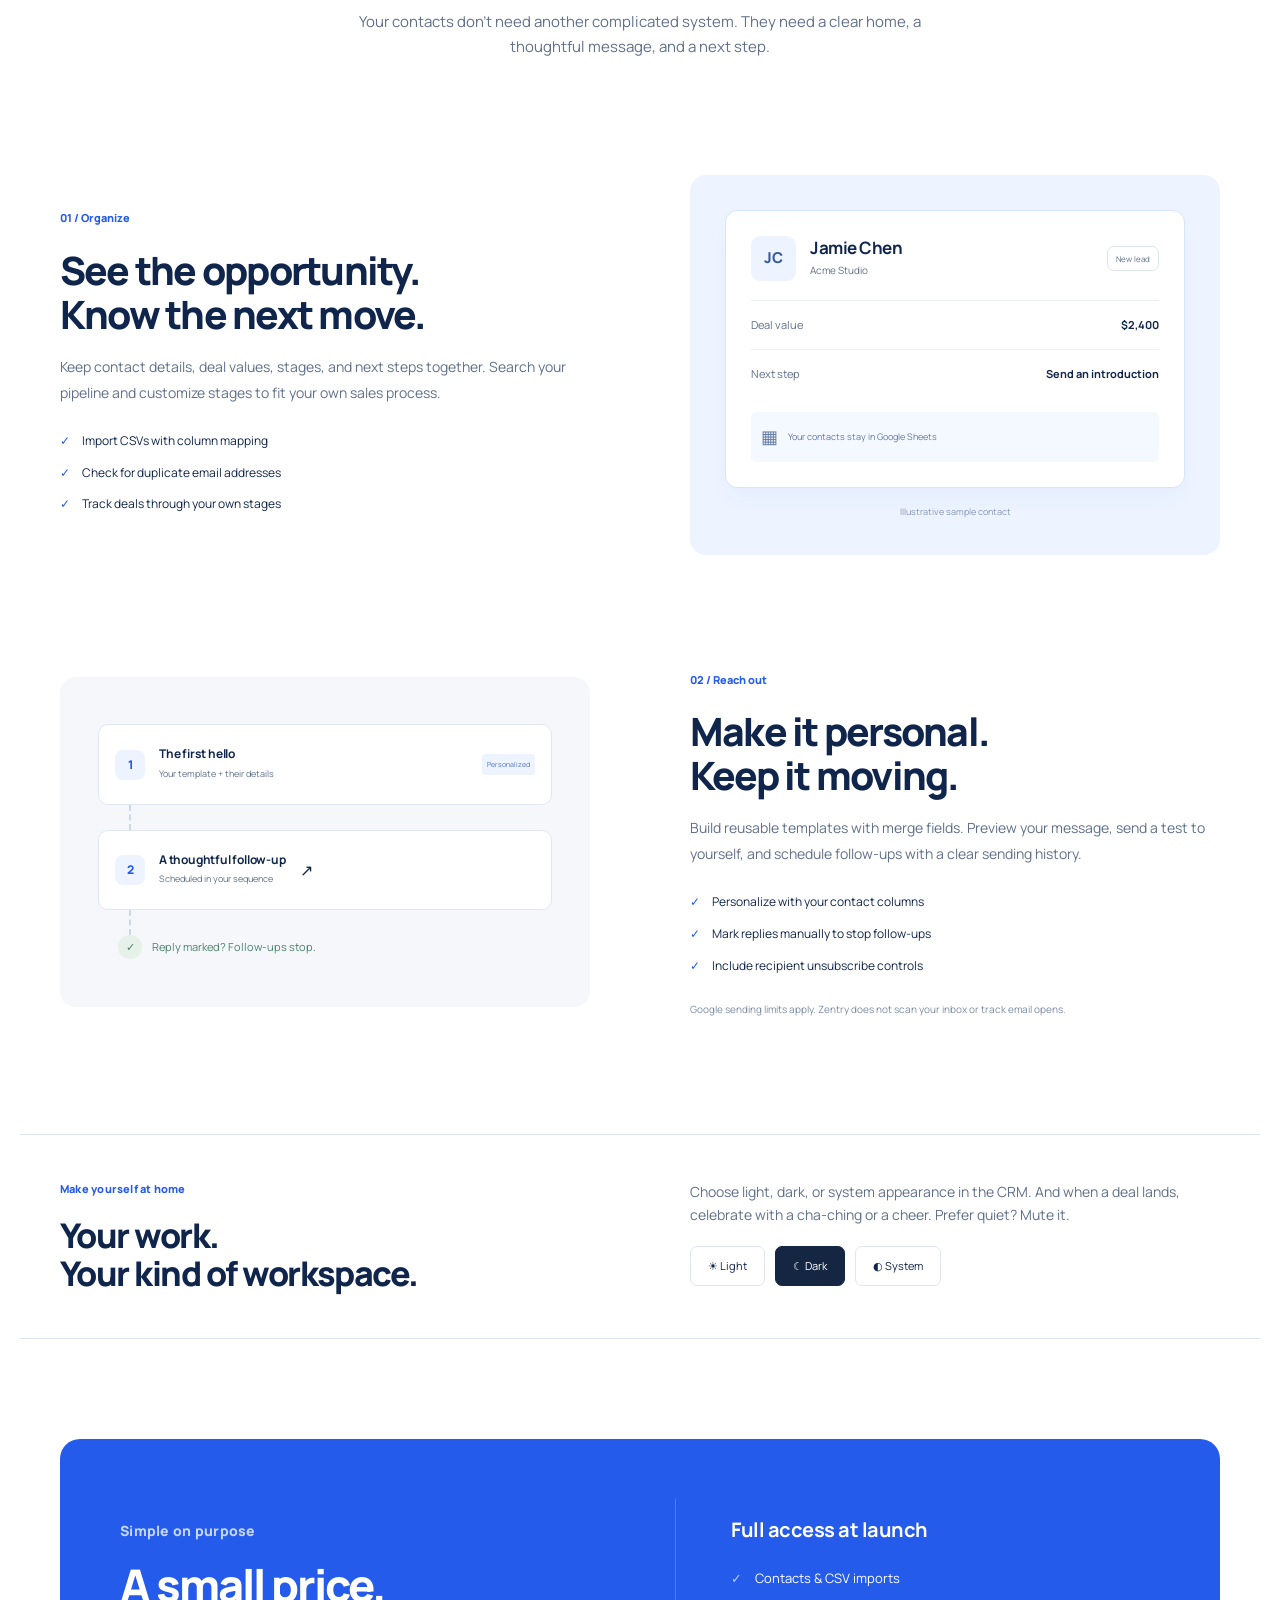
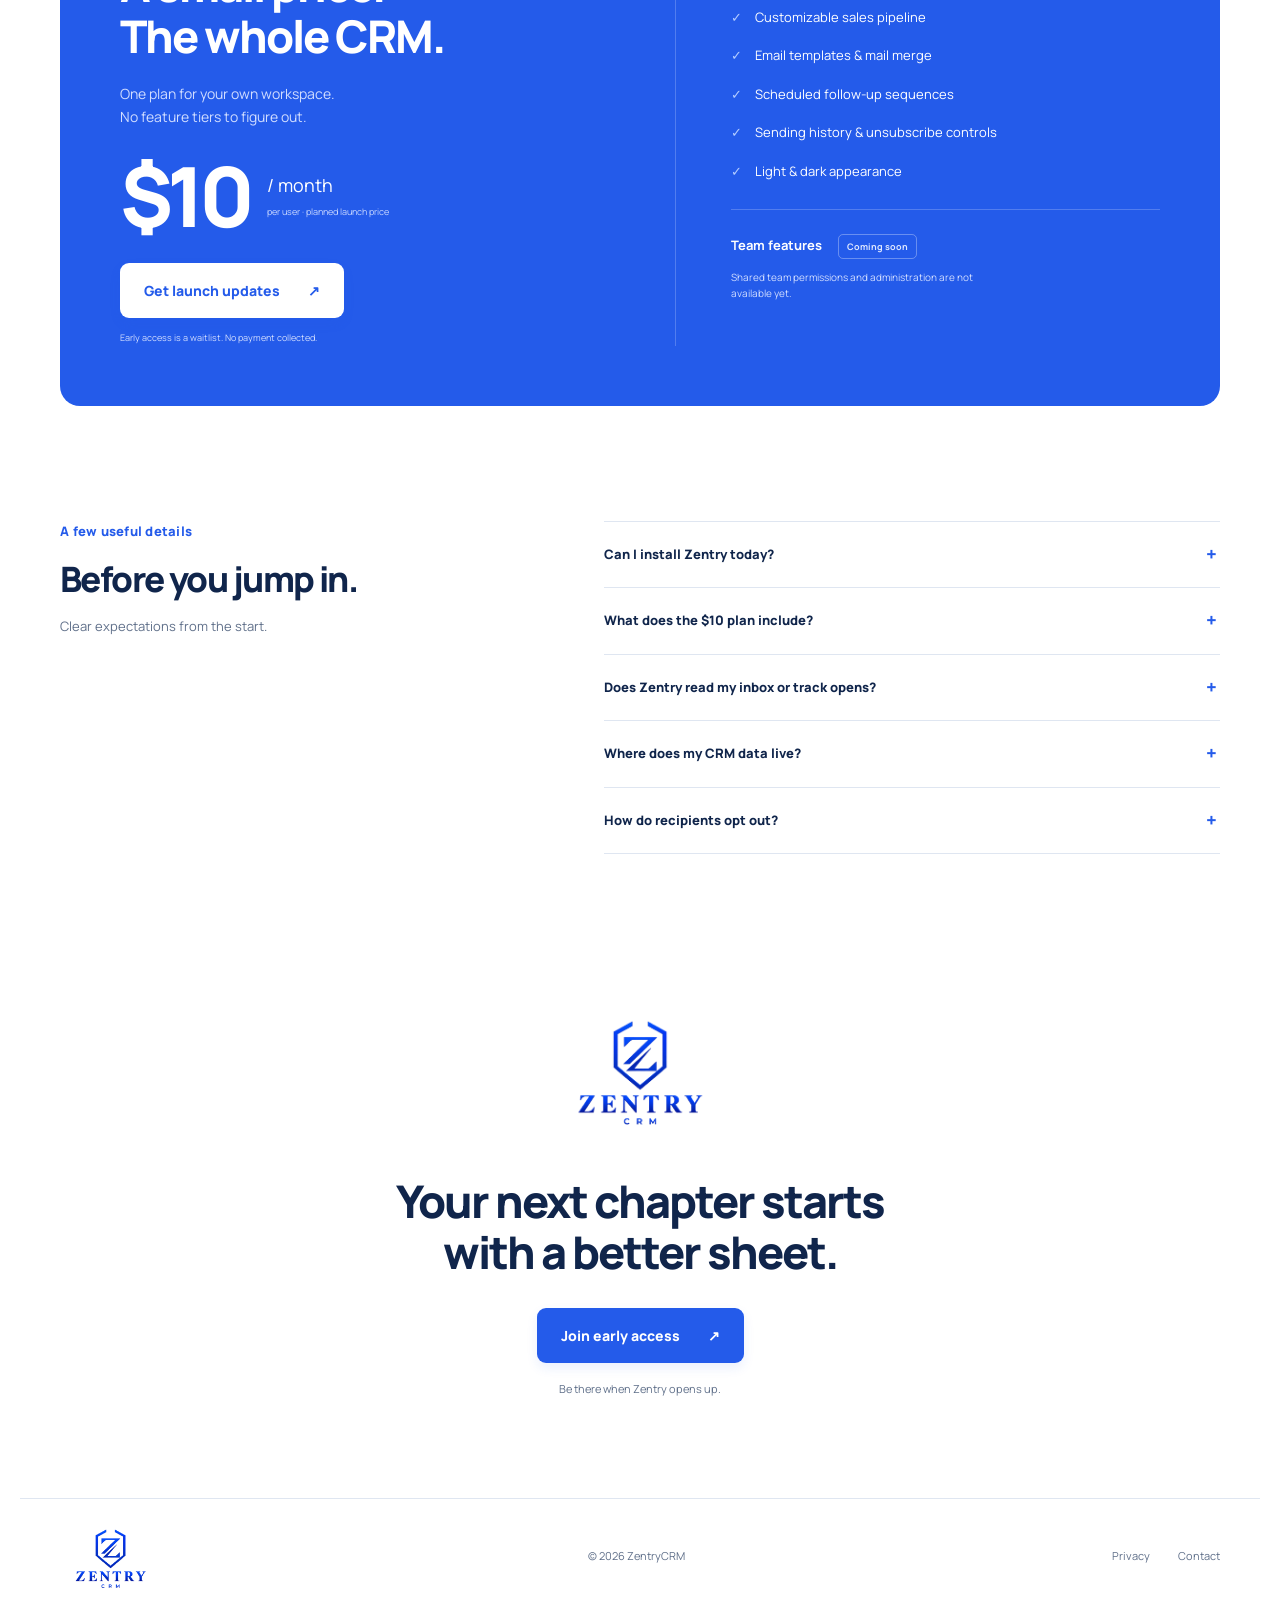
==== commit 879cc8f8: "Update planned full-access price to $10 per month" ====
--- a/index.html
+++ b/index.html
@@ -1,7 +1,7 @@
 <!doctype html>
-<html lang="en"><head><meta charset="utf-8"><meta name="viewport" content="width=device-width,initial-scale=1"><meta name="description" content="Zentry brings contacts, a sales pipeline and personalized outreach into Google Sheets. Join early access. One planned price: $5/month for full access."><meta name="theme-color" content="#245bea"><title>Zentry CRM — Your sheet. Your next sale.</title><link rel="preconnect" href="https://fonts.googleapis.com"><link rel="preconnect" href="https://fonts.gstatic.com" crossorigin><link href="https://fonts.googleapis.com/css2?family=Manrope:wght@400;500;600;700;800&display=swap" rel="stylesheet"><link rel="stylesheet" href="/brand.css"><script src="/site.js" defer></script></head>
+<html lang="en"><head><meta charset="utf-8"><meta name="viewport" content="width=device-width,initial-scale=1"><meta name="description" content="Zentry brings contacts, a sales pipeline and personalized outreach into Google Sheets. Join early access. One planned price: $10/month for full access."><meta name="theme-color" content="#245bea"><title>Zentry CRM — Your sheet. Your next sale.</title><link rel="preconnect" href="https://fonts.googleapis.com"><link rel="preconnect" href="https://fonts.gstatic.com" crossorigin><link href="https://fonts.googleapis.com/css2?family=Manrope:wght@400;500;600;700;800&display=swap" rel="stylesheet"><link rel="stylesheet" href="/brand.css"><script src="/site.js" defer></script></head>
 <body><a class="skip" href="#main">Skip to content</a><header><nav aria-label="Main navigation"><a class="wordmark" href="/" aria-label="Zentry CRM home"><img class="brand-logo" src="/assets/zentry-logo-blue.png" width="1280" height="1280" alt="Zentry CRM"></a><div class="nav-links"><a href="#features">The product</a><a href="#pricing">Pricing</a><a href="#faq">Questions</a></div><a class="button small" href="https://tally.so/r/obVMPx">Join early access <span aria-hidden="true">↗</span></a></nav></header>
-<main id="main"><section class="hero wrap"><div class="hero-copy"><div class="badge"><span class="status-dot"></span> Built for Google Sheets · Private beta</div><h1>Your sheet.<br>Your pipeline.<br><span>Your next sale.</span></h1><p class="lead">Turn the spreadsheet you already know into a CRM you’ll actually use. Organize leads, send personal outreach, and keep the next step in sight.</p><div class="hero-actions"><a class="button" href="https://tally.so/r/obVMPx">Get early access <span aria-hidden="true">↗</span></a><a class="text-link" href="#preview">Take a look <span aria-hidden="true">↓</span></a></div><p class="micro">One planned price. <strong>$5/month.</strong> Full access.</p></div><div class="hero-note"><img class="hero-logo" src="/assets/zentry-logo-blue.png" width="1280" height="1280" alt="Zentry CRM shield emblem"><p>Less switching tabs.<br><strong>More moving things forward.</strong></p></div></section>
+<main id="main"><section class="hero wrap"><div class="hero-copy"><div class="badge"><span class="status-dot"></span> Built for Google Sheets · Private beta</div><h1>Your sheet.<br>Your pipeline.<br><span>Your next sale.</span></h1><p class="lead">Turn the spreadsheet you already know into a CRM you’ll actually use. Organize leads, send personal outreach, and keep the next step in sight.</p><div class="hero-actions"><a class="button" href="https://tally.so/r/obVMPx">Get early access <span aria-hidden="true">↗</span></a><a class="text-link" href="#preview">Take a look <span aria-hidden="true">↓</span></a></div><p class="micro">One planned price. <strong>$10/month.</strong> Full access.</p></div><div class="hero-note"><img class="hero-logo" src="/assets/zentry-logo-blue.png" width="1280" height="1280" alt="Zentry CRM shield emblem"><p>Less switching tabs.<br><strong>More moving things forward.</strong></p></div></section>
 <section class="preview-wrap wrap" id="preview" aria-label="Interactive product illustration"><div class="preview-caption"><span><span class="status-dot"></span> A feel for Zentry</span><span>Interactive preview · fictional sample data</span></div><div class="workspace"><aside class="app-sidebar"><a href="#preview" class="wordmark"><img class="brand-logo" src="/assets/zentry-logo-blue.png" width="1280" height="1280" alt="Zentry CRM"></a><div class="workspace-label">Your workspace</div><div class="demo-tabs" role="tablist" aria-label="Product preview"><button role="tab" aria-selected="true" aria-controls="pipeline-demo" id="pipeline-tab" tabindex="0" data-tab="pipeline"><span aria-hidden="true">▥</span> Pipeline</button><button role="tab" aria-selected="false" aria-controls="outreach-demo" id="outreach-tab" tabindex="-1" data-tab="outreach"><span aria-hidden="true">↗</span> Mail merge</button><button role="tab" aria-selected="false" aria-controls="contacts-demo" id="contacts-tab" tabindex="-1" data-tab="contacts"><span aria-hidden="true">▦</span> Contacts</button></div><div class="sidebar-bottom"><span class="avatar">JD</span><span>Jamie’s workspace<small>Sample preview</small></span></div></aside><div class="app-content"><section id="pipeline-demo" role="tabpanel" aria-labelledby="pipeline-tab"><div class="app-heading"><div><div class="breadcrumb">Workspace / Pipeline</div><h2>Good things in motion.</h2><p>Every relationship. One clear next step.</p></div><span class="pill">4 sample deals</span></div><div class="board"><div class="column"><h3><i class="dot blue"></i> New <span>1</span></h3><article class="deal"><div class="deal-top"><span class="avatar pale">AC</span><span>···</span></div><h4>Acme Studio</h4><p>Website project</p><strong>$2,400</strong><div class="deal-next">↗ Introduce yourself</div><div class="person">Jamie Chen <span>JC</span></div></article><div class="empty-slot">Room for the next opportunity</div></div><div class="column"><h3><i class="dot amber"></i> In progress <span>1</span></h3><article class="deal"><div class="deal-top"><span class="avatar peach">NL</span><span>···</span></div><h4>Northline Labs</h4><p>Monthly services</p><strong>$1,800</strong><div class="deal-next">↗ Follow up on proposal</div><div class="person">Alex Morgan <span>AM</span></div></article></div><div class="column"><h3><i class="dot violet"></i> Proposal <span>1</span></h3><article class="deal"><div class="deal-top"><span class="avatar lavender">BC</span><span>···</span></div><h4>Brightside Co.</h4><p>Brand refresh</p><strong>$3,200</strong><div class="deal-next">↗ Review the next steps</div><div class="person">Sam Rivera <span>SR</span></div></article></div><div class="column"><h3><i class="dot green"></i> Won <span>1</span></h3><article class="deal won"><div class="deal-top"><span class="avatar mint">OS</span><span class="won-check">✓</span></div><h4>Oak &amp; Stone</h4><p>Launch package</p><strong>$4,500</strong><div class="deal-next">A good day at the office.</div><div class="person">Taylor Lee <span>TL</span></div></article></div></div></section>
 <section id="outreach-demo" role="tabpanel" aria-labelledby="outreach-tab" hidden><div class="app-heading"><div><div class="breadcrumb">Workspace / Mail merge</div><h2>A personal touch, at scale.</h2><p>Write once. Make every introduction feel considered.</p></div><span class="pill">Preview only</span></div><div class="email-demo"><div class="email-fields"><p><span>Template</span> A friendly introduction</p><p><span>To</span> Jamie Chen · Acme Studio</p><p><span>Subject</span> A thought for Acme Studio</p></div><div class="email-body"><p>Hi <mark>Jamie</mark>,</p><p>I came across <mark>Acme Studio</mark> and wanted to introduce myself.</p><p>Would you be open to a quick conversation about your next project?</p><p>Best,<br>Alex</p></div><div class="email-foot">Merge fields turn your contact columns into a personal message.</div></div></section>
 <section id="contacts-demo" role="tabpanel" aria-labelledby="contacts-tab" hidden><div class="app-heading"><div><div class="breadcrumb">Workspace / Contacts</div><h2>Your relationships start here.</h2><p>Bring a CSV. Map your columns. Keep things organized.</p></div><span class="pill">Sample contacts</span></div><div class="table-scroll"><table><thead><tr><th>Name</th><th>Company</th><th>Email</th><th>Next step</th></tr></thead><tbody><tr><td>Jamie Chen</td><td>Acme Studio</td><td>jamie@example.com</td><td>Introduce yourself</td></tr><tr><td>Alex Morgan</td><td>Northline Labs</td><td>alex@example.com</td><td>Follow up</td></tr><tr><td>Sam Rivera</td><td>Brightside Co.</td><td>sam@example.com</td><td>Review proposal</td></tr><tr><td>Taylor Lee</td><td>Oak &amp; Stone</td><td>taylor@example.com</td><td>Plan kickoff</td></tr></tbody></table></div></section></div></div><div class="preview-bottom"><span>Designed around the way you already work.</span><span>Google Sheets + Zentry</span></div></section>
@@ -9,6 +9,6 @@
 <section class="story wrap"><div class="story-copy"><span class="step-number">01 / Organize</span><h2>See the opportunity.<br>Know the next move.</h2><p>Keep contact details, deal values, stages, and next steps together. Search your pipeline and customize stages to fit your own sales process.</p><ul class="check-list"><li>Import CSVs with column mapping</li><li>Check for duplicate email addresses</li><li>Track deals through your own stages</li></ul></div><div class="story-art contact-art"><div class="mini-contact"><span class="avatar pale large">JC</span><div><h3>Jamie Chen</h3><p>Acme Studio</p></div><span class="pill">New lead</span><dl><div><dt>Deal value</dt><dd>$2,400</dd></div><div><dt>Next step</dt><dd>Send an introduction</dd></div></dl><div class="sheet-strip"><span aria-hidden="true">▦</span> Your contacts stay in Google Sheets</div></div><span class="art-caption">Illustrative sample contact</span></div></section>
 <section class="story reverse wrap"><div class="story-copy"><span class="step-number">02 / Reach out</span><h2>Make it personal.<br>Keep it moving.</h2><p>Build reusable templates with merge fields. Preview your message, send a test to yourself, and schedule follow-ups with a clear sending history.</p><ul class="check-list"><li>Personalize with your contact columns</li><li>Mark replies manually to stop follow-ups</li><li>Include recipient unsubscribe controls</li></ul><p class="fine-print">Google sending limits apply. Zentry does not scan your inbox or track email opens.</p></div><div class="story-art sequence-art"><div class="sequence-item"><span class="sequence-number">1</span><div><h3>The first hello</h3><p>Your template + their details</p></div><span class="tiny-tag">Personalized</span></div><div class="sequence-line"></div><div class="sequence-item"><span class="sequence-number">2</span><div><h3>A thoughtful follow-up</h3><p>Scheduled in your sequence</p></div><span aria-hidden="true">↗</span></div><div class="sequence-line"></div><div class="sequence-stop"><span>✓</span> Reply marked? Follow-ups stop.</div></div></section>
 <section class="personality wrap"><div><p class="eyebrow">Make yourself at home</p><h2>Your work.<br>Your kind of workspace.</h2></div><div><p>Choose light, dark, or system appearance in the CRM. And when a deal lands, celebrate with a cha-ching or a cheer. Prefer quiet? Mute it.</p><div class="appearance-swatches" aria-label="CRM supports light and dark appearance"><span>☀ Light</span><span>☾ Dark</span><span>◐ System</span></div></div></section>
-<section class="pricing wrap" id="pricing"><div class="price-intro"><p class="eyebrow">Simple on purpose</p><h2>A small price.<br>The whole CRM.</h2><p>One plan for your own workspace.<br>No feature tiers to figure out.</p><div class="price"><span>$5</span><div>/ month<small>per user · planned launch price</small></div></div><a class="button white" href="https://tally.so/r/obVMPx">Get launch updates <span aria-hidden="true">↗</span></a><p class="pricing-note">Early access is a waitlist. No payment collected.</p></div><div class="price-includes"><h3>Full access at launch</h3><ul><li>Contacts &amp; CSV imports</li><li>Customizable sales pipeline</li><li>Email templates &amp; mail merge</li><li>Scheduled follow-up sequences</li><li>Sending history &amp; unsubscribe controls</li><li>Light &amp; dark appearance</li></ul><div class="team-note"><span>Team features</span><span class="coming">Coming soon</span><p>Shared team permissions and administration are not available yet.</p></div></div></section>
-<section class="faq wrap" id="faq"><div><p class="eyebrow">A few useful details</p><h2>Before you jump in.</h2><p>Clear expectations from the start.</p></div><div class="questions"><details><summary>Can I install Zentry today?</summary><p>Zentry is in an owner-tested private beta. Public installation, customer accounts, and billing are being prepared. Join the waitlist for launch updates.</p></details><details><summary>What does the $5 plan include?</summary><p>The planned price is $5 per month per user for full access to the individual CRM features shown here. Google service quotas and sending limits still apply. Team functionality is coming soon.</p></details><details><summary>Does Zentry read my inbox or track opens?</summary><p>No. The current beta does not scan your inbox or use open-tracking pixels. Mark replies manually so the sequence knows to stop following up.</p></details><details><summary>Where does my CRM data live?</summary><p>The beta uses Google Sheets for contacts and sending records, plus Apps Script properties for configuration. See our privacy notice for details about the beta and website providers.</p></details><details><summary>How do recipients opt out?</summary><p>Outreach includes an unsubscribe link. Confirming an opt-out stops that sender’s outreach in that spreadsheet. It is not a global opt-out from all senders or spreadsheets.</p></details></div></section>
+<section class="pricing wrap" id="pricing"><div class="price-intro"><p class="eyebrow">Simple on purpose</p><h2>A small price.<br>The whole CRM.</h2><p>One plan for your own workspace.<br>No feature tiers to figure out.</p><div class="price"><span>$10</span><div>/ month<small>per user · planned launch price</small></div></div><a class="button white" href="https://tally.so/r/obVMPx">Get launch updates <span aria-hidden="true">↗</span></a><p class="pricing-note">Early access is a waitlist. No payment collected.</p></div><div class="price-includes"><h3>Full access at launch</h3><ul><li>Contacts &amp; CSV imports</li><li>Customizable sales pipeline</li><li>Email templates &amp; mail merge</li><li>Scheduled follow-up sequences</li><li>Sending history &amp; unsubscribe controls</li><li>Light &amp; dark appearance</li></ul><div class="team-note"><span>Team features</span><span class="coming">Coming soon</span><p>Shared team permissions and administration are not available yet.</p></div></div></section>
+<section class="faq wrap" id="faq"><div><p class="eyebrow">A few useful details</p><h2>Before you jump in.</h2><p>Clear expectations from the start.</p></div><div class="questions"><details><summary>Can I install Zentry today?</summary><p>Zentry is in an owner-tested private beta. Public installation, customer accounts, and billing are being prepared. Join the waitlist for launch updates.</p></details><details><summary>What does the $10 plan include?</summary><p>The planned price is $10 per month per user for full access to the individual CRM features shown here. Google service quotas and sending limits still apply. Team functionality is coming soon.</p></details><details><summary>Does Zentry read my inbox or track opens?</summary><p>No. The current beta does not scan your inbox or use open-tracking pixels. Mark replies manually so the sequence knows to stop following up.</p></details><details><summary>Where does my CRM data live?</summary><p>The beta uses Google Sheets for contacts and sending records, plus Apps Script properties for configuration. See our privacy notice for details about the beta and website providers.</p></details><details><summary>How do recipients opt out?</summary><p>Outreach includes an unsubscribe link. Confirming an opt-out stops that sender’s outreach in that spreadsheet. It is not a global opt-out from all senders or spreadsheets.</p></details></div></section>
 <section class="closing wrap"><img class="closing-logo" src="/assets/zentry-logo-blue.png" width="1280" height="1280" alt="Zentry CRM"><h2>Your next chapter starts<br>with a better sheet.</h2><a class="button" href="https://tally.so/r/obVMPx">Join early access <span aria-hidden="true">↗</span></a><p>Be there when Zentry opens up.</p></section></main><footer class="wrap"><a class="wordmark" href="/"><img class="brand-logo" src="/assets/zentry-logo-blue.png" width="1280" height="1280" alt="Zentry CRM"></a><span>© 2026 ZentryCRM</span><div><a href="/privacy">Privacy</a><a href="mailto:cs@zentrycrm.com">Contact</a></div></footer></body></html>
